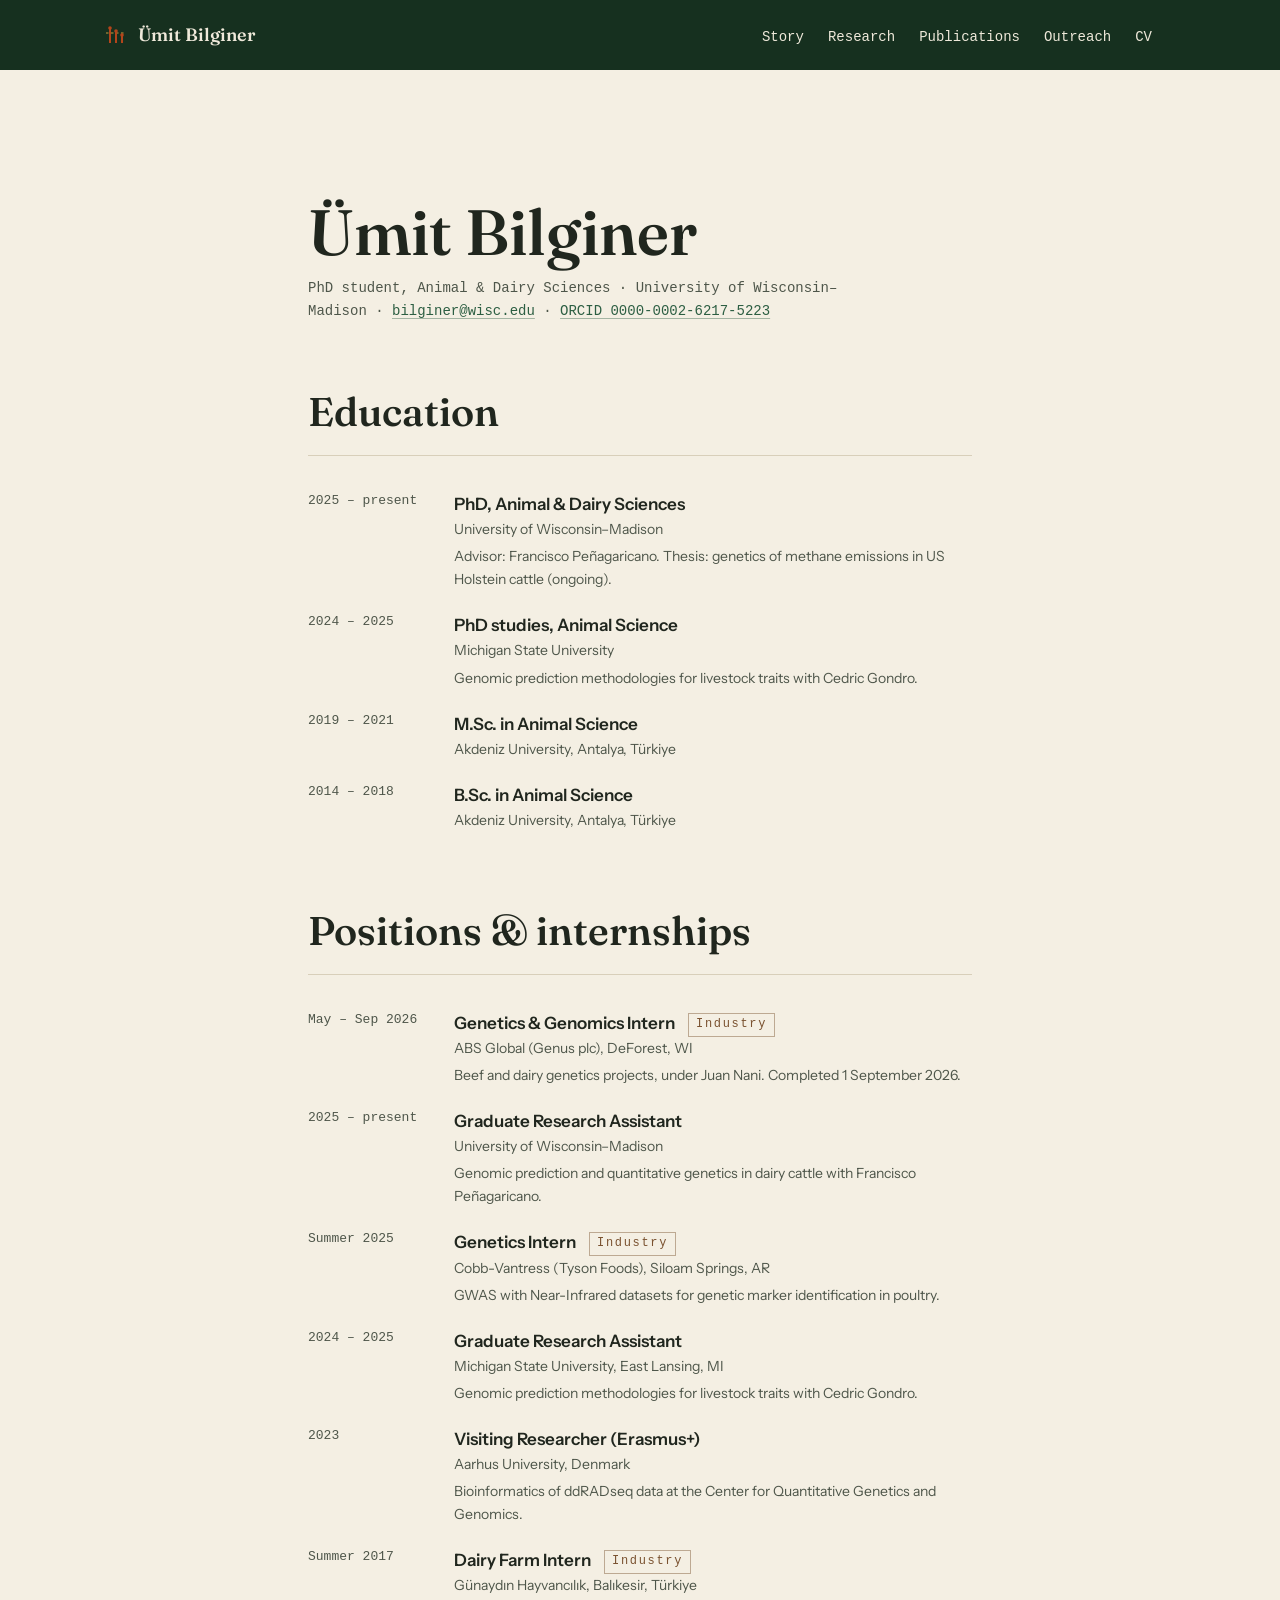
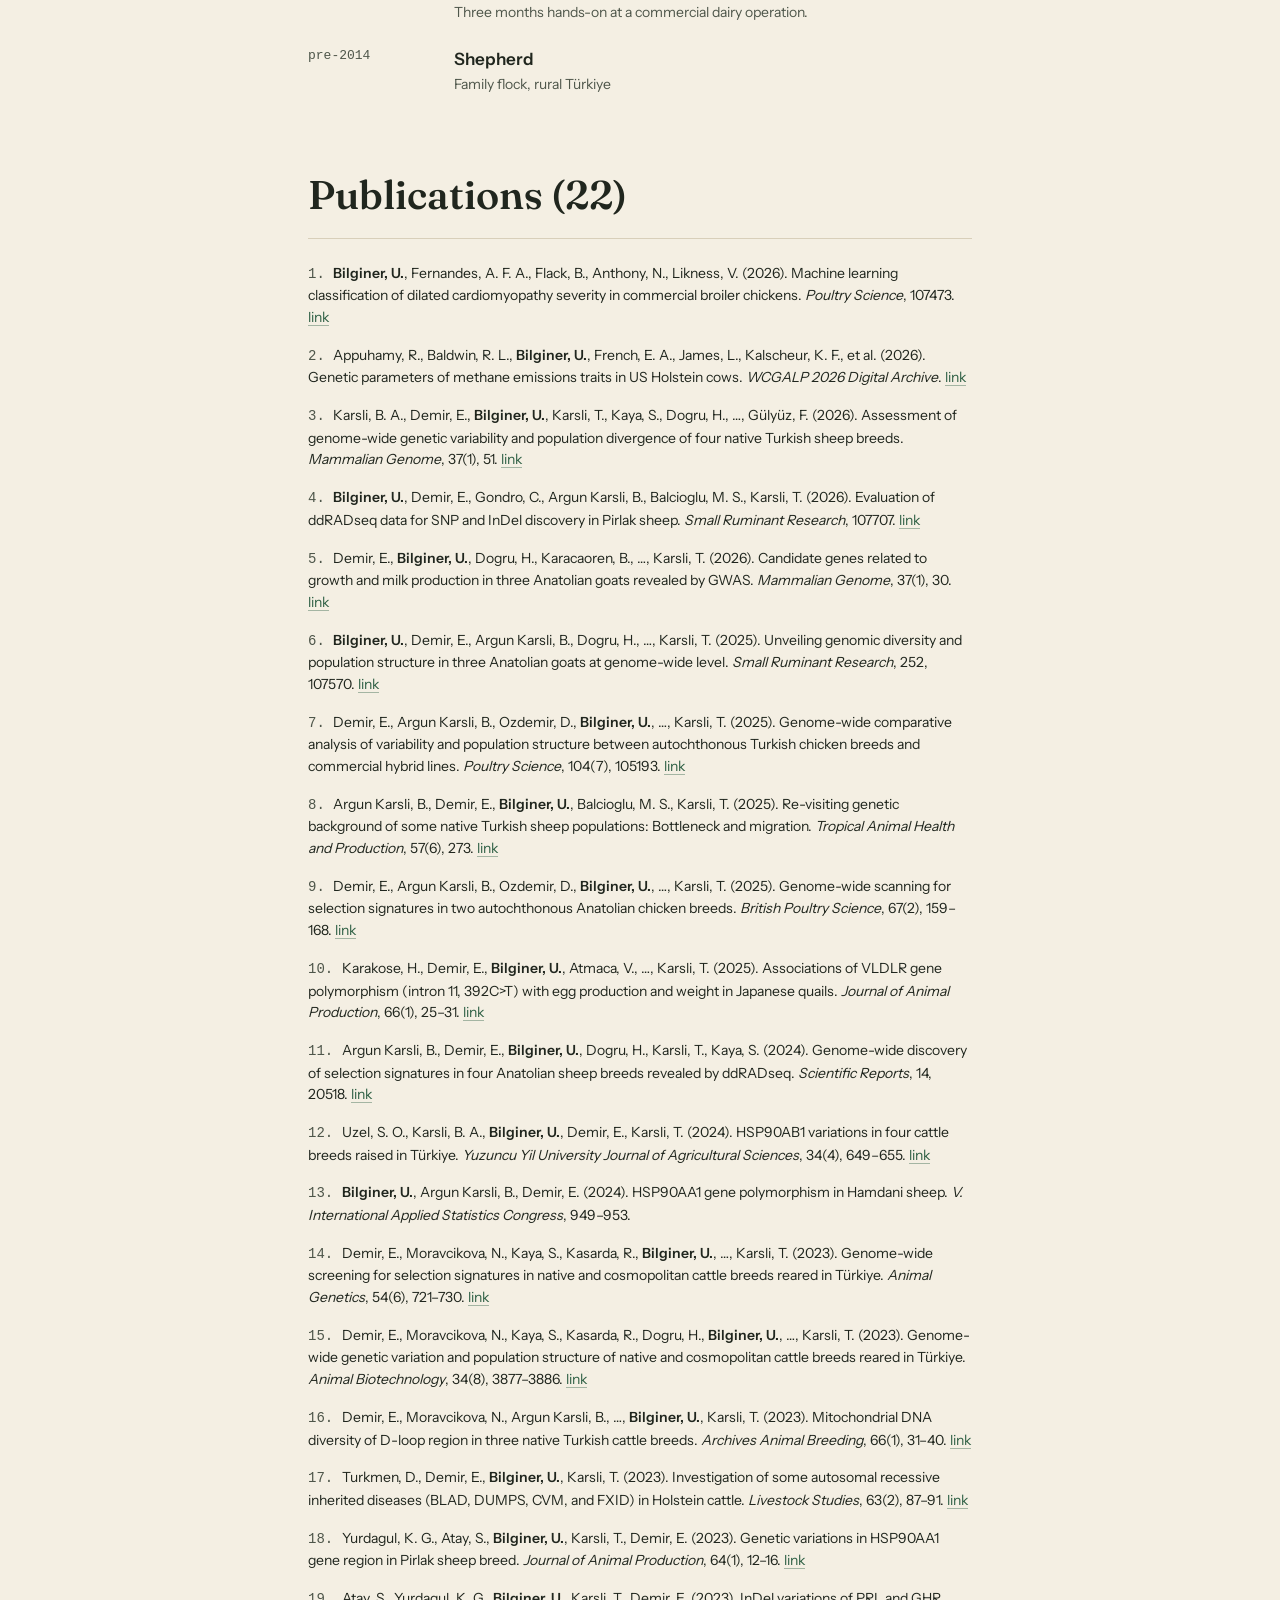
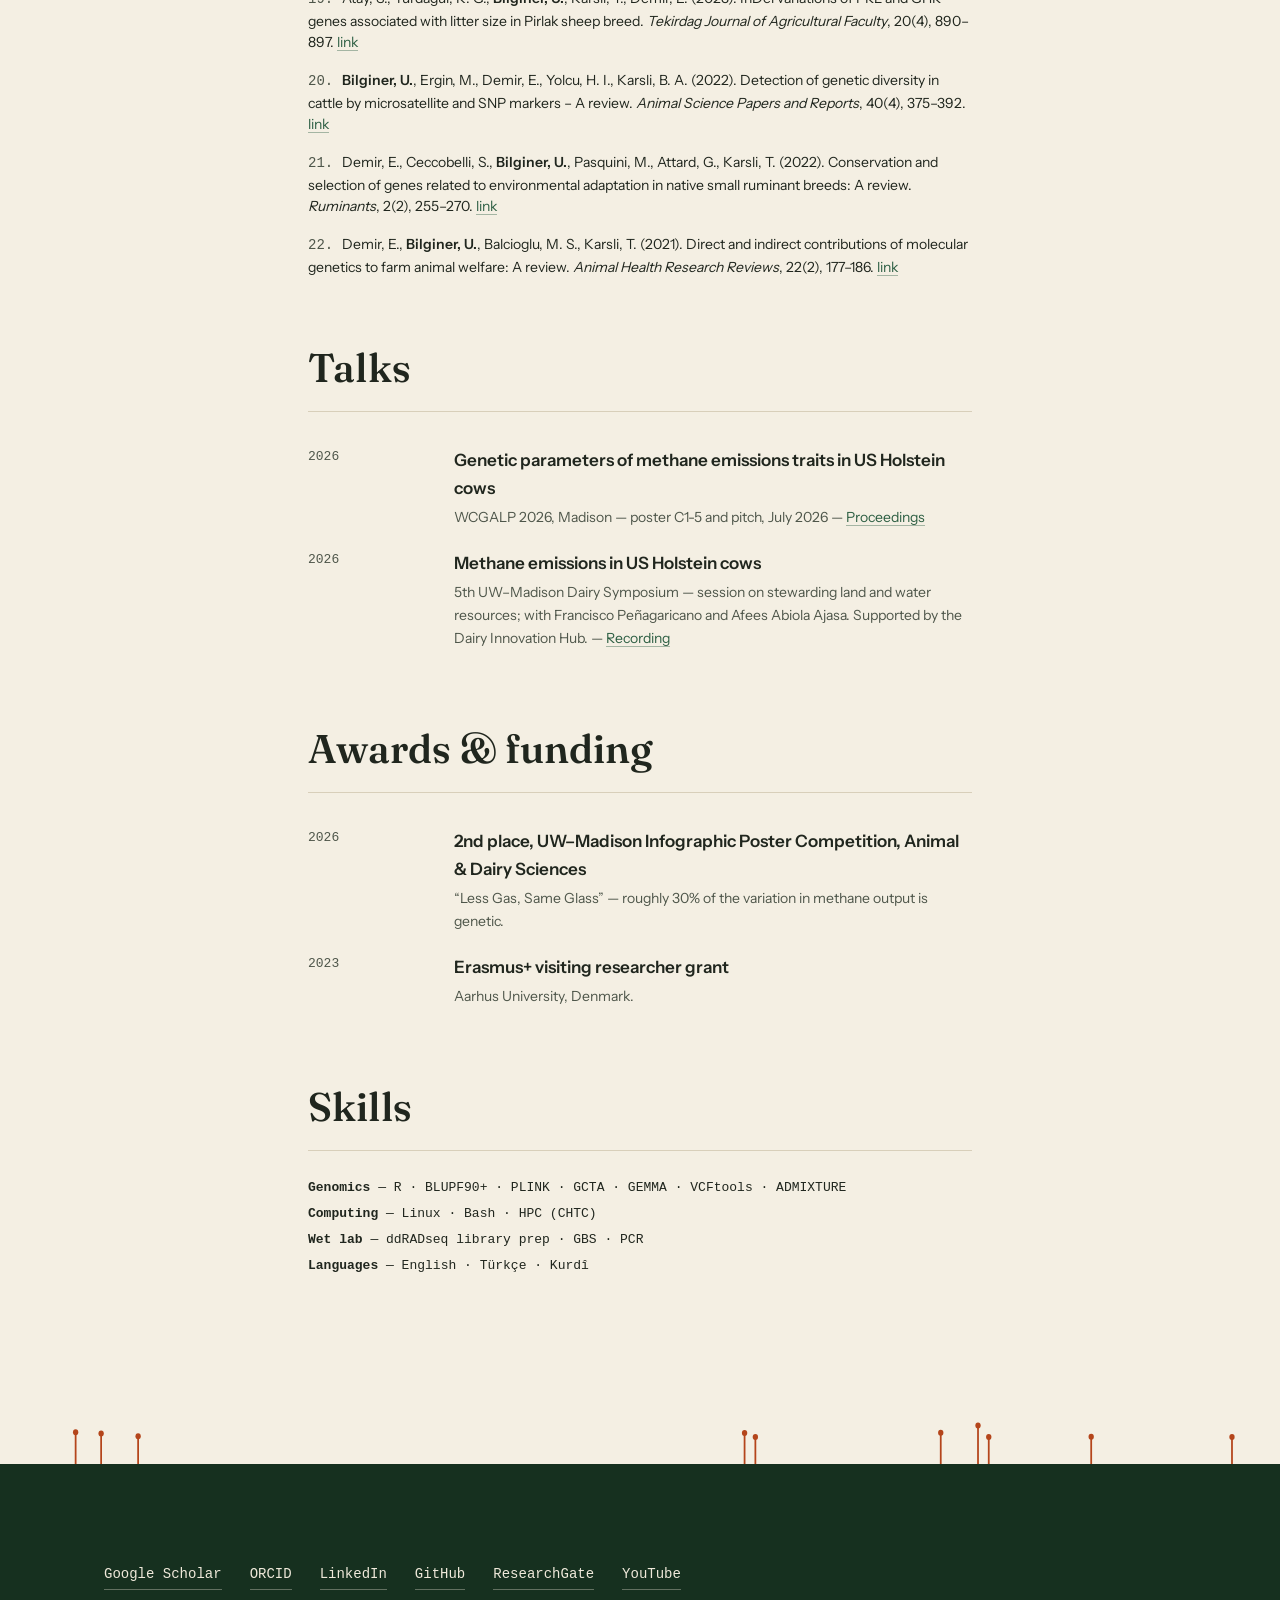
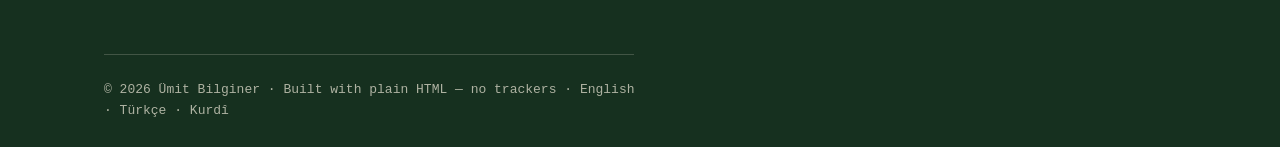
==== cv.html @ 90cd65e3 "feat(site): redesign 2026 — "The Field and the Genome" Full rewrite of the personal academic site pe" ====
<!DOCTYPE html>
<html lang="en">
<head>
  <meta charset="UTF-8">
  <meta name="viewport" content="width=device-width, initial-scale=1.0">
  <title>CV — Ümit Bilginer</title>
  <meta name="description" content="Curriculum vitae of Ümit Bilginer — PhD student in Animal & Dairy Sciences at UW–Madison. Education, positions, publications, talks, and awards.">
  <link rel="canonical" href="https://umitbilginer.github.io/cv.html">
  <meta name="robots" content="index,follow">
  <link rel="icon" type="image/svg+xml" href="favicon.svg">
  <link rel="preload" href="fonts/fraunces-roman-latin.woff2" as="font" type="font/woff2" crossorigin>
  <link rel="preload" href="fonts/instrument-latin.woff2" as="font" type="font/woff2" crossorigin>
  <link rel="stylesheet" href="css/style.css">
</head>
<body>
  <a class="skip-link" href="#main">Skip to content</a>

  <header class="site-header band">
    <nav class="nav" aria-label="Primary">
      <a class="nav-brand" href="index.html" aria-label="Ümit Bilginer — home">
        <svg viewBox="0 0 24 24" aria-hidden="true" focusable="false">
          <line x1="2" y1="10" x2="22" y2="10" stroke="#C99B3F" stroke-width="1.2" stroke-dasharray="2.5 2.5"/>
          <line x1="6" y1="20" x2="6" y2="5" stroke="#B4451B" stroke-width="2"/><circle cx="6" cy="5" r="1.8" fill="#B4451B"/>
          <line x1="12" y1="20" x2="12" y2="8" stroke="#B4451B" stroke-width="2"/><circle cx="12" cy="8" r="1.8" fill="#B4451B"/>
          <line x1="18" y1="20" x2="18" y2="12" stroke="#B4451B" stroke-width="2"/><circle cx="18" cy="12" r="1.8" fill="#B4451B"/>
        </svg>
        Ümit Bilginer
      </a>
      <button class="nav-toggle" aria-expanded="false" aria-controls="nav-menu" aria-label="Open menu">
        <svg viewBox="0 0 24 24" fill="none" stroke="currentColor" stroke-width="2" aria-hidden="true"><path d="M3 6h18M3 12h18M3 18h18"/></svg>
      </button>
      <ul class="nav-links" id="nav-menu">
        <li><a href="index.html#story">Story</a></li>
        <li><a href="index.html#research">Research</a></li>
        <li><a href="index.html#publications">Publications</a></li>
        <li><a href="index.html#outreach">Outreach</a></li>
        <li><a href="cv.html" aria-current="page">CV</a></li>
        <li><button class="nav-close" aria-label="Close menu">
          <svg viewBox="0 0 24 24" fill="none" stroke="currentColor" stroke-width="2" width="24" height="24" aria-hidden="true"><path d="M6 6l12 12M18 6L6 18"/></svg>
        </button></li>
      </ul>
    </nav>
  </header>

  <main class="cv-main" id="main">
    <h1>Ümit Bilginer</h1>
    <p class="cv-sub">PhD student, Animal &amp; Dairy Sciences · University of Wisconsin–Madison ·
      <a href="mailto:bilginer@wisc.edu">bilginer@wisc.edu</a> ·
      <a href="https://orcid.org/0000-0002-6217-5223">ORCID 0000-0002-6217-5223</a></p>

    <div id="cv-content">
      <noscript>
        <p style="margin-top:32px">This CV is rendered with JavaScript from the same data files as the rest of the site.
        With scripts off, the complete publication record is on
        <a href="https://scholar.google.com/citations?user=y5osRVUAAAAJ">Google Scholar</a>, and the professional history is on
        <a href="https://www.linkedin.com/in/%C3%BCmit-bilginer-a62706192/">LinkedIn</a>.</p>
      </noscript>
    </div>
  </main>

  <footer class="band footer-band">
    <div class="footer-skyline" data-skyline aria-hidden="true"></div>
    <div class="wrap footer-inner" style="padding-block:48px">
      <div class="footer-links">
        <a href="https://scholar.google.com/citations?user=y5osRVUAAAAJ">Google Scholar</a>
        <a href="https://orcid.org/0000-0002-6217-5223">ORCID</a>
        <a href="https://www.linkedin.com/in/%C3%BCmit-bilginer-a62706192/">LinkedIn</a>
        <a href="https://github.com/umitbilginer">GitHub</a>
        <a href="https://researchgate.net/profile/Umit-Bilginer">ResearchGate</a>
        <a href="https://www.youtube.com/@selectandsustain">YouTube</a>
      </div>
      <p class="footer-fine">© 2026 Ümit Bilginer · Built with plain HTML — no trackers · English · <span lang="tr">Türkçe</span> · <span lang="ku">Kurdî</span></p>
    </div>
  </footer>

  <script src="js/main.js"></script>
</body>
</html>
---- css/style.css ----
/* ============================================================
   umitbilginer.github.io — "The Field and the Genome"
   Rewritten from scratch per docs/redesign-spec.md
   ============================================================ */

/* ---------- Fonts (self-hosted, subset latin + Turkish ext) ---------- */
@font-face {
  font-family: 'Fraunces';
  font-style: normal;
  font-weight: 400 700;
  font-display: swap;
  src: url('../fonts/fraunces-roman-latin.woff2') format('woff2');
  unicode-range: U+0000-00FF, U+0131, U+0152-0153, U+02BB-02BC, U+02C6, U+02DA, U+02DC, U+2000-206F, U+20AC, U+2122, U+2191, U+2193, U+2212, U+2215, U+FEFF, U+FFFD;
}
@font-face {
  font-family: 'Fraunces';
  font-style: normal;
  font-weight: 400 700;
  font-display: swap;
  src: url('../fonts/fraunces-roman-ext.woff2') format('woff2');
  unicode-range: U+0100-0101, U+0106-0107, U+010C-010D, U+0119, U+011E-011F, U+0130, U+0141-0142, U+015A-015B, U+015E-015F, U+017B-017E;
}
@font-face {
  font-family: 'Fraunces';
  font-style: italic;
  font-weight: 400 500;
  font-display: swap;
  src: url('../fonts/fraunces-italic-latin.woff2') format('woff2');
  unicode-range: U+0000-00FF, U+0131, U+0152-0153, U+02BB-02BC, U+02C6, U+02DA, U+02DC, U+2000-206F, U+20AC, U+2122, U+2191, U+2193, U+2212, U+2215, U+FEFF, U+FFFD;
}
@font-face {
  font-family: 'Fraunces';
  font-style: italic;
  font-weight: 400 500;
  font-display: swap;
  src: url('../fonts/fraunces-italic-ext.woff2') format('woff2');
  unicode-range: U+0100-0101, U+0106-0107, U+010C-010D, U+0119, U+011E-011F, U+0130, U+0141-0142, U+015A-015B, U+015E-015F, U+017B-017E;
}
@font-face {
  font-family: 'Instrument Sans';
  font-style: normal;
  font-weight: 400 700;
  font-display: swap;
  src: url('../fonts/instrument-latin.woff2') format('woff2');
  unicode-range: U+0000-00FF, U+0131, U+0152-0153, U+02BB-02BC, U+02C6, U+02DA, U+02DC, U+2000-206F, U+20AC, U+2122, U+2191, U+2193, U+2212, U+2215, U+FEFF, U+FFFD;
}
@font-face {
  font-family: 'Instrument Sans';
  font-style: normal;
  font-weight: 400 700;
  font-display: swap;
  src: url('../fonts/instrument-ext.woff2') format('woff2');
  unicode-range: U+0100-0101, U+0106-0107, U+010C-010D, U+0119, U+011E-011F, U+0130, U+0141-0142, U+015A-015B, U+015E-015F, U+017B-017E;
}
@font-face {
  font-family: 'IBM Plex Mono';
  font-style: normal;
  font-weight: 400;
  font-display: swap;
  src: url('../fonts/plexmono-400-latin.woff2') format('woff2');
  unicode-range: U+0000-00FF, U+0131, U+0152-0153, U+02BB-02BC, U+02C6, U+02DA, U+02DC, U+2000-206F, U+20AC, U+2122, U+2191, U+2193, U+2212, U+2215, U+FEFF, U+FFFD;
}
@font-face {
  font-family: 'IBM Plex Mono';
  font-style: normal;
  font-weight: 400;
  font-display: swap;
  src: url('../fonts/plexmono-400-ext.woff2') format('woff2');
  unicode-range: U+0100-0101, U+0106-0107, U+010C-010D, U+0119, U+011E-011F, U+0130, U+0141-0142, U+015A-015B, U+015E-015F, U+017B-017E;
}
@font-face {
  font-family: 'IBM Plex Mono';
  font-style: normal;
  font-weight: 500;
  font-display: swap;
  src: url('../fonts/plexmono-500-latin.woff2') format('woff2');
  unicode-range: U+0000-00FF, U+0131, U+0152-0153, U+02BB-02BC, U+02C6, U+02DA, U+02DC, U+2000-206F, U+20AC, U+2122, U+2191, U+2193, U+2212, U+2215, U+FEFF, U+FFFD;
}
@font-face {
  font-family: 'IBM Plex Mono';
  font-style: normal;
  font-weight: 500;
  font-display: swap;
  src: url('../fonts/plexmono-500-ext.woff2') format('woff2');
  unicode-range: U+0100-0101, U+0106-0107, U+010C-010D, U+0119, U+011E-011F, U+0130, U+0141-0142, U+015A-015B, U+015E-015F, U+017B-017E;
}

/* ---------- Tokens ---------- */
:root {
  color-scheme: only light;
  --paper: #F4EFE3;
  --paper-raised: #FBF8F0;
  --paper-sunken: #EAE3D2;
  --ink: #20261E;
  --ink-soft: #4E564A;
  --pine: #2C5E42;
  --pine-deep: #16301F;
  --pine-band-text: #EFE9DA;
  --soil: #7A5230;
  --rust: #B4451B;
  --rust-text: #9A3A16;
  --ochre: #C99B3F;
  --line: #D8CFBA;
  --focus: #2C5E42;

  --font-display: 'Fraunces', Georgia, serif;
  --font-text: 'Instrument Sans', system-ui, sans-serif;
  --font-mono: 'IBM Plex Mono', ui-monospace, monospace;

  --t-hero: clamp(3.4rem, 11vw, 8.5rem);
  --t-h1: clamp(2.4rem, 5.5vw, 4rem);
  --t-h2: clamp(1.7rem, 3.5vw, 2.5rem);
  --t-h3: 1.25rem;
  --t-lead: clamp(1.125rem, 1.8vw, 1.375rem);
  --t-body: 1.0625rem;
  --t-small: 0.875rem;
  --t-mono: 0.8125rem;
  --t-label: 0.75rem;

  --pad-page: clamp(20px, 5vw, 64px);
  --pad-section: clamp(64px, 10vw, 128px);
  --maxw: 1200px;
}

/* ---------- Reset & base ---------- */
*, *::before, *::after { box-sizing: border-box; margin: 0; padding: 0; }
body {
  background: var(--paper);
  color: var(--ink);
  font-family: var(--font-text);
  font-size: var(--t-body);
  line-height: 1.65;
  -webkit-font-smoothing: antialiased;
  overflow-x: hidden;
}
img, svg, video { max-width: 100%; height: auto; display: block; }
a { color: var(--pine); text-decoration-color: color-mix(in srgb, var(--pine) 40%, transparent); text-underline-offset: 3px; }
a:hover { text-decoration-color: var(--pine); }
button { font: inherit; cursor: pointer; background: none; border: none; color: inherit; }
:focus-visible { outline: 2px solid var(--focus); outline-offset: 2px; }
.band :focus-visible { outline-color: var(--pine-band-text); }
[id] { scroll-margin-top: 80px; }
::selection { background: var(--pine); color: var(--pine-band-text); }

h1, h2, h3 { text-wrap: balance; }
p { max-width: 68ch; }

.mono { font-family: var(--font-mono); font-size: var(--t-mono); letter-spacing: 0.02em; }
.label {
  font-family: var(--font-mono); font-size: var(--t-label); font-weight: 500;
  text-transform: uppercase; letter-spacing: 0.14em;
}

/* Skip link */
.skip-link {
  position: absolute; left: 16px; top: -60px; z-index: 100;
  background: var(--pine-deep); color: var(--pine-band-text);
  padding: 10px 18px; font-family: var(--font-mono); font-size: var(--t-small);
  transition: top 120ms;
}
.skip-link:focus { top: 12px; }

/* ---------- Container / grid ---------- */
.wrap { max-width: var(--maxw); margin-inline: auto; padding-inline: var(--pad-page); }
.section { padding-block: var(--pad-section); }

/* Section kicker */
.kicker {
  font-family: var(--font-mono); font-size: var(--t-label); font-weight: 500;
  text-transform: uppercase; letter-spacing: 0.14em; color: var(--pine);
  display: block; margin-bottom: 16px;
}
.band .kicker { color: var(--ochre); }
h2.section-h {
  font-family: var(--font-display);
  font-size: var(--t-h2); font-weight: 560; line-height: 1.15;
  font-variation-settings: 'opsz' 60;
  margin-bottom: 32px;
}

/* ---------- Nav ---------- */
.site-header { background: var(--pine-deep); }
.nav {
  max-width: var(--maxw); margin-inline: auto; padding: 20px var(--pad-page);
  display: flex; align-items: center; justify-content: space-between; gap: 16px;
}
.nav-brand {
  display: flex; align-items: center; gap: 10px;
  color: var(--pine-band-text); text-decoration: none;
  font-family: var(--font-display); font-weight: 560; font-size: 1.125rem;
}
.nav-brand svg { width: 24px; height: 24px; flex: none; }
.nav-links { display: flex; gap: 24px; align-items: center; list-style: none; }
.nav-links a {
  color: var(--pine-band-text); text-decoration: none;
  font-family: var(--font-mono); font-size: var(--t-small);
  position: relative; padding-block: 4px;
}
.nav-links a::after {
  content: ''; position: absolute; left: 0; bottom: 0; height: 2px; width: 100%;
  background: var(--ochre); transform: scaleX(0); transform-origin: left;
}
.nav-links a:hover::after { transform: scaleX(1); }
.nav-toggle { display: none; color: var(--pine-band-text); padding: 8px; }
.nav-toggle svg { width: 24px; height: 24px; }

@media (max-width: 767px) {
  .nav-toggle { display: block; }
  .nav-links {
    display: none;
    position: fixed; inset: 0; z-index: 50;
    background: var(--paper); color: var(--ink);
    flex-direction: column; justify-content: center; gap: 32px;
  }
  .nav-links.open { display: flex; }
  .nav-links.open a { color: var(--ink); font-size: 1.25rem; }
  .nav-close { position: absolute; top: 20px; right: 20px; padding: 8px; color: var(--ink); display: block; }
  body.nav-open { overflow: hidden; }
}
.nav-close { display: none; }
@media (max-width: 767px) { .nav-links.open .nav-close { display: block; } }

/* ---------- Hero band ---------- */
.band { background: var(--pine-deep); color: var(--pine-band-text); }
.band a { color: var(--pine-band-text); }
.hero { display: flex; flex-direction: column; min-height: 92vh; }
.hero-inner { flex: 1; display: flex; flex-direction: column; justify-content: center; padding-block: clamp(40px, 6vw, 80px) 24px; }
.hero-kicker { color: var(--ochre); margin-bottom: 24px; }
.hero-title {
  font-family: var(--font-display);
  font-size: var(--t-hero); font-weight: 600; line-height: 0.95;
  letter-spacing: -0.015em;
  font-variation-settings: 'opsz' 144, 'WONK' 1;
  max-width: 14ch;
}
.hero-title .accent { color: var(--ochre); }
.hero-lede {
  margin-top: 32px; max-width: 52ch;
  font-size: var(--t-lead); line-height: 1.55;
  color: color-mix(in srgb, var(--pine-band-text) 88%, var(--pine-deep));
}
.hero-cta { margin-top: 40px; display: flex; gap: 16px; flex-wrap: wrap; }
.btn {
  display: inline-block; padding: 12px 24px;
  font-family: var(--font-mono); font-size: var(--t-small);
  text-decoration: none; border: 1px solid var(--pine-band-text);
}
.btn-solid { background: var(--paper); color: var(--pine-deep) !important; border-color: var(--paper); }
.btn-solid:hover { background: var(--pine-band-text); }
.btn-ghost:hover { background: color-mix(in srgb, var(--pine-band-text) 12%, transparent); }

/* Signal map */
.signal-map { width: 100%; margin-top: auto; }
.signal-map svg { width: 100%; height: auto; display: block; }
.signal-map .stem { stroke: var(--rust); stroke-width: 2; }
.signal-map .cap { fill: var(--rust); }
.signal-map .threshold { stroke: var(--ochre); stroke-width: 1.5; stroke-dasharray: 6 6; }
.signal-map .baseline { stroke: color-mix(in srgb, var(--pine-band-text) 45%, transparent); stroke-width: 1; }
.signal-map .horizon { stroke: var(--paper); stroke-width: 3; }
.signal-map .chr-tick { stroke: color-mix(in srgb, var(--pine-band-text) 45%, transparent); stroke-width: 1; }
.signal-map .chr-label { fill: color-mix(in srgb, var(--pine-band-text) 75%, transparent); font-family: var(--font-mono); font-size: 11px; }
.signal-map .gene-label { fill: var(--pine-band-text); font-family: var(--font-mono); font-size: 11.5px; letter-spacing: 0.02em; }
.signal-map .leader { stroke: color-mix(in srgb, var(--pine-band-text) 40%, transparent); stroke-width: 0.75; }
@media (max-width: 767px) {
  .signal-map .chr-label.alt { display: none; }
  .signal-map .gene-label, .signal-map .leader { display: none; }
  .hero { min-height: auto; }
}
/* After the entrance has run once, re-renders (resize) skip the animation */
.signal-map.settled .stem { animation: none; transform: none; }
.signal-map.settled .cap, .signal-map.settled .gene-label, .signal-map.settled .leader { animation: none; opacity: 1; }
.signal-caption {
  background: var(--paper); color: var(--ink-soft);
  font-family: var(--font-mono); font-size: var(--t-mono);
  padding: 12px var(--pad-page) 0;
  max-width: var(--maxw); margin-inline: auto; width: 100%;
}
.signal-caption a { color: var(--pine); }

/* SNP divider band */
.snp-divider { height: 24px; overflow: hidden; }
.snp-divider svg { width: 100%; height: 24px; display: block; }
.snp-divider line { stroke: var(--rust); stroke-width: 2; opacity: 0.55; }
.snp-divider .base { stroke: var(--line); stroke-width: 1; opacity: 1; }

/* ---------- Proof strip ---------- */
.proof { border-bottom: 1px solid var(--line); }
.proof-row {
  display: grid; grid-template-columns: repeat(4, 1fr) auto;
  gap: 24px; align-items: center; padding-block: 32px;
}
.proof-cell { border-left: 1px solid var(--line); padding-left: 24px; }
.proof-cell:first-child { border-left: none; padding-left: 0; }
.proof-num {
  font-family: var(--font-display); font-weight: 600; font-size: 2.25rem; line-height: 1;
  font-variation-settings: 'opsz' 40;
  display: block;
}
.proof-cap { font-family: var(--font-mono); font-size: var(--t-mono); color: var(--ink-soft); display: block; margin-top: 6px; }
.proof-scholar { font-family: var(--font-mono); font-size: var(--t-small); white-space: nowrap; }
@media (max-width: 1023px) {
  .proof-row { grid-template-columns: repeat(2, 1fr); }
  .proof-cell:nth-child(3) { border-left: none; padding-left: 0; }
  .proof-scholar { grid-column: 1 / -1; }
}

/* ---------- Story ---------- */
.story-grid { display: grid; grid-template-columns: 7fr 4fr; gap: clamp(32px, 5vw, 80px); align-items: start; }
.story-lead {
  font-family: var(--font-display); font-style: italic; font-weight: 430;
  font-size: var(--t-lead); line-height: 1.55;
  border-left: 3px solid var(--soil); padding-left: 24px;
  margin-bottom: 32px; max-width: 58ch;
}
.story-text p + p { margin-top: 20px; }
.story-photo figure { background: var(--paper-sunken); padding: 12px; }
.story-photo img { border: 2px solid var(--line); width: 100%; }
.story-photo figcaption { font-family: var(--font-mono); font-size: var(--t-mono); color: var(--ink-soft); margin-top: 10px; }
.story-marginalia { font-family: var(--font-mono); font-size: var(--t-mono); color: var(--ink-soft); margin-top: 20px; line-height: 1.7; }
@media (max-width: 767px) { .story-grid { grid-template-columns: 1fr; } .story-photo { max-width: 400px; } }

/* ---------- Research ledger ---------- */
.research-ledger { border-top: 1px solid var(--line); }
.research-row {
  display: grid; grid-template-columns: 64px 1fr auto; gap: 24px; align-items: baseline;
  padding-block: 28px; border-bottom: 1px solid var(--line);
  text-decoration: none; color: inherit;
}
.research-row:hover { background: var(--paper-raised); }
.research-num { font-family: var(--font-mono); font-size: var(--t-small); font-weight: 500; color: var(--soil); }
.research-title { font-family: var(--font-display); font-size: var(--t-h3); font-weight: 600; font-variation-settings: 'opsz' 24; color: var(--ink); }
.research-desc { color: var(--ink-soft); font-size: var(--t-small); margin-top: 6px; max-width: 60ch; }
.research-tags { font-family: var(--font-mono); font-size: var(--t-mono); color: var(--ink-soft); text-align: right; white-space: nowrap; }
@media (max-width: 767px) {
  .research-row { grid-template-columns: 44px 1fr; }
  .research-tags { grid-column: 2; text-align: left; margin-top: 4px; }
}

/* ---------- Publications ledger ---------- */
.pubs-head { display: flex; justify-content: space-between; align-items: baseline; gap: 16px; flex-wrap: wrap; }
.pubs-meta { font-family: var(--font-mono); font-size: var(--t-mono); color: var(--ink-soft); }
.pub-filters { display: flex; flex-wrap: wrap; gap: 8px; margin-block: 28px; }
.pub-filter {
  font-family: var(--font-mono); font-size: var(--t-mono);
  padding: 6px 14px; border: 1px solid var(--line); background: var(--paper-raised);
  color: var(--ink-soft); border-radius: 999px;
}
.pub-filter:hover { border-color: var(--pine); color: var(--pine); }
.pub-filter[aria-pressed="true"] { background: var(--pine); border-color: var(--pine); color: var(--pine-band-text); }

.pub-ledger { border-top: 1px solid var(--line); }
.pub-row {
  display: grid; grid-template-columns: 88px 1fr 72px; gap: 20px;
  padding-block: 22px; border-bottom: 1px solid var(--line);
}
.pub-row:hover { background: var(--paper-raised); }
.pub-row:hover .pub-arrow { color: var(--rust-text); }
.pub-rail { text-align: left; }
.pub-year { font-family: var(--font-display); font-weight: 560; font-size: 1.25rem; font-variation-settings: 'opsz' 24; }
.pub-first {
  display: inline-block; margin-top: 6px;
  font-family: var(--font-mono); font-size: var(--t-label); font-weight: 500;
  color: var(--rust-text); border: 1px solid color-mix(in srgb, var(--rust) 45%, transparent);
  padding: 1px 7px; border-radius: 3px;
}
.pub-title-link { font-weight: 600; color: var(--ink); text-decoration: none; font-size: var(--t-body); line-height: 1.4; }
.pub-title-link:hover { text-decoration: underline; text-decoration-color: var(--pine); text-underline-offset: 3px; }
.pub-authors { font-size: var(--t-small); color: var(--ink-soft); margin-top: 6px; }
.pub-authors .self { font-weight: 600; color: var(--ink); }
.pub-venue { font-size: var(--t-small); margin-top: 4px; color: var(--ink-soft); }
.pub-venue em { font-style: italic; }
.pub-cites { font-family: var(--font-mono); font-size: var(--t-mono); color: var(--ink-soft); }
.pub-side { display: flex; flex-direction: column; align-items: flex-end; gap: 8px; }
.pub-glyph { width: 20px; height: 20px; color: var(--ink-soft); }
.pub-glyph svg { width: 20px; height: 20px; stroke: currentColor; fill: none; stroke-width: 1.5; }
.pub-arrow { font-size: 1rem; color: var(--ink-soft); text-decoration: none; }
.pub-empty { font-family: var(--font-mono); font-size: var(--t-mono); color: var(--ink-soft); padding-block: 40px; }
.pubs-foot { display: flex; justify-content: center; gap: 24px; margin-top: 32px; }
.pub-toggle {
  font-family: var(--font-mono); font-size: var(--t-small);
  border: 1px solid var(--line); padding: 10px 22px; color: var(--pine);
}
.pub-toggle:hover { border-color: var(--pine); }
@media (max-width: 767px) {
  .pub-row { grid-template-columns: 1fr; gap: 6px; }
  .pub-rail { display: flex; gap: 10px; align-items: center; }
  .pub-side { flex-direction: row; align-items: center; position: static; }
  .pub-glyph { display: none; }
}

/* ---------- Journey timeline ---------- */
.timeline { position: relative; padding-left: 0; list-style: none; }
.tl-item { display: grid; grid-template-columns: 110px 24px 1fr; gap: 0 16px; }
.tl-date { font-family: var(--font-mono); font-size: var(--t-mono); color: var(--ink-soft); padding-top: 4px; text-align: right; }
.tl-spine { position: relative; }
.tl-spine::before { content: ''; position: absolute; left: 11px; top: 0; bottom: 0; width: 2px; background: var(--soil); }
.tl-item:first-child .tl-spine::before { top: 8px; }
.tl-item:last-child .tl-spine::before { bottom: auto; height: 12px; }
.tl-marker {
  position: absolute; left: 5px; top: 6px; width: 14px; height: 14px;
  background: var(--paper); border: 2px solid var(--soil); border-radius: 50%;
}
.tl-item.industry .tl-marker { border-radius: 0; background: var(--soil); }
.tl-body { padding-bottom: 40px; }
.tl-title { font-family: var(--font-display); font-size: var(--t-h3); font-weight: 600; font-variation-settings: 'opsz' 24; }
.tl-org { font-size: var(--t-small); color: var(--ink-soft); margin-top: 2px; }
.tl-note { font-size: var(--t-small); color: var(--ink-soft); margin-top: 6px; max-width: 56ch; }
.tl-tag {
  display: inline-block; margin-left: 10px; vertical-align: 2px;
  font-family: var(--font-mono); font-size: var(--t-label); font-weight: 500;
  letter-spacing: 0.14em; color: var(--soil);
  border: 1px solid color-mix(in srgb, var(--soil) 45%, transparent); padding: 1px 7px;
}
.tl-item.root .tl-title { font-style: italic; font-weight: 430; }
@media (max-width: 767px) {
  .tl-item { grid-template-columns: 24px 1fr; }
  .tl-date { grid-column: 2; text-align: left; padding-top: 0; margin-bottom: 2px; order: -1; }
  .tl-item { grid-template-areas: "spine date" "spine body"; grid-template-columns: 24px 1fr; }
  .tl-spine { grid-area: spine; }
  .tl-date { grid-area: date; }
  .tl-body { grid-area: body; }
}

/* ---------- Recognition (folded into Journey) ---------- */
.recognition { margin-top: 64px; display: grid; grid-template-columns: 1fr 1fr; gap: clamp(32px, 5vw, 64px); }
.recognition h3 { font-family: var(--font-mono); font-size: var(--t-label); font-weight: 500; text-transform: uppercase; letter-spacing: 0.14em; color: var(--pine); border-bottom: 1px solid var(--line); padding-bottom: 10px; margin-bottom: 20px; }
.recognition ul { list-style: none; }
.recognition li + li { margin-top: 20px; }
.recognition .item-title { font-weight: 600; }
.recognition .item-note { font-size: var(--t-small); color: var(--ink-soft); margin-top: 4px; }
.recognition .item-links { font-family: var(--font-mono); font-size: var(--t-mono); margin-top: 6px; }
@media (max-width: 767px) { .recognition { grid-template-columns: 1fr; } }

/* ---------- Video facades ---------- */
.facade {
  position: relative; display: block; width: 100%; border: none; padding: 0;
  background: var(--paper-sunken); overflow: hidden; cursor: pointer;
}
.facade img { width: 100%; height: 100%; object-fit: cover; opacity: 0.92; }
.facade::after {
  content: ''; position: absolute; inset: 0; margin: auto;
  width: 0; height: 0; border-left: 26px solid var(--pine);
  border-top: 16px solid transparent; border-bottom: 16px solid transparent;
  filter: drop-shadow(0 0 6px rgba(244,239,227,0.9));
}
.facade:hover::after { border-left-color: var(--pine-deep); }
.facade-16x9 { aspect-ratio: 16 / 9; }
.facade-9x16 { aspect-ratio: 9 / 16; }
.facade iframe, .video-slot iframe { position: absolute; inset: 0; width: 100%; height: 100%; border: 0; }
.video-slot { position: relative; }
.video-slot.playing .facade { display: none; }
.video-label { font-family: var(--font-mono); font-size: var(--t-mono); color: var(--ink-soft); margin-top: 8px; }

.talk-video { max-width: 560px; margin-top: 16px; }

/* ---------- Outreach ---------- */
.outreach-head { display: flex; align-items: center; gap: 16px; margin-bottom: 24px; }
.outreach-head img { width: 56px; height: 56px; border: 1px solid var(--line); }
.outreach-frame p { margin-bottom: 32px; }
.outreach-grid { display: grid; grid-template-columns: minmax(220px, 300px) repeat(4, 1fr); gap: 20px; align-items: start; }
.outreach-grid .featured { grid-row: span 1; }
.outreach-stats { font-family: var(--font-mono); font-size: var(--t-mono); color: var(--ink-soft); margin-top: 32px; }
@media (max-width: 1023px) { .outreach-grid { grid-template-columns: repeat(3, 1fr); } .outreach-grid .featured { grid-column: span 1; } }
@media (max-width: 767px) { .outreach-grid { grid-template-columns: repeat(2, 1fr); } }

/* ---------- Toolbox ---------- */
.toolbox-lines { font-family: var(--font-mono); font-size: var(--t-mono); line-height: 2.2; color: var(--ink); }
.toolbox-lines .cat { color: var(--pine); font-weight: 500; }

/* ---------- Contact / footer band ---------- */
.footer-band { position: relative; }
.footer-skyline { display: block; width: 100%; height: 60px; background: var(--paper); }
.footer-skyline svg { width: 100%; height: 60px; display: block; }
.footer-skyline .stem { stroke: var(--rust); stroke-width: 2; }
.footer-skyline .cap { fill: var(--rust); }
.footer-skyline .base { stroke: var(--pine-deep); stroke-width: 3; }
.footer-inner { padding-block: var(--pad-section) 48px; }
.footer-h {
  font-family: var(--font-display); font-size: var(--t-h2); font-weight: 560;
  font-variation-settings: 'opsz' 60; line-height: 1.15; max-width: 24ch;
}
.footer-email {
  display: inline-block; margin-top: 32px;
  font-family: var(--font-display); font-size: var(--t-h2); font-weight: 560;
  font-variation-settings: 'opsz' 60;
  color: var(--pine-band-text); text-decoration: underline;
  text-decoration-thickness: 2px; text-underline-offset: 6px;
  text-decoration-color: var(--ochre);
}
.footer-email:hover { text-decoration-color: var(--pine-band-text); }
.footer-links { margin-top: 48px; display: flex; flex-wrap: wrap; gap: 12px 28px; font-family: var(--font-mono); font-size: var(--t-small); }
.footer-links a { color: var(--pine-band-text); text-decoration: none; border-bottom: 1px solid color-mix(in srgb, var(--pine-band-text) 35%, transparent); padding-bottom: 2px; }
.footer-links a:hover { border-bottom-color: var(--ochre); }
.footer-fine {
  margin-top: 64px; padding-top: 24px;
  border-top: 1px solid color-mix(in srgb, var(--pine-band-text) 20%, transparent);
  font-family: var(--font-mono); font-size: var(--t-mono);
  color: color-mix(in srgb, var(--pine-band-text) 70%, transparent);
}

/* ---------- CV page ---------- */
.cv-main { max-width: 72ch; margin-inline: auto; padding: var(--pad-section) var(--pad-page); }
.cv-main h1 { font-family: var(--font-display); font-size: var(--t-h1); font-weight: 580; line-height: 1.05; }
.cv-sub { font-family: var(--font-mono); font-size: var(--t-small); color: var(--ink-soft); margin-top: 12px; }
.cv-section { margin-top: 56px; }
.cv-section h2 { font-family: var(--font-display); font-size: var(--t-h2); font-weight: 560; font-variation-settings: 'opsz' 40; border-bottom: 1px solid var(--line); padding-bottom: 10px; margin-bottom: 24px; }
.cv-entry { display: grid; grid-template-columns: 130px 1fr; gap: 16px; padding-block: 10px; }
.cv-entry .when { font-family: var(--font-mono); font-size: var(--t-mono); color: var(--ink-soft); }
.cv-entry .what strong { font-weight: 600; }
.cv-entry .org { font-size: var(--t-small); color: var(--ink-soft); }
.cv-entry .note { font-size: var(--t-small); color: var(--ink-soft); margin-top: 4px; }
.cv-pubs li { margin-bottom: 16px; font-size: var(--t-small); line-height: 1.55; }
.cv-pubs { padding-left: 0; list-style: none; counter-reset: pub; }
.cv-pubs li::before { counter-increment: pub; content: counter(pub) ". "; font-family: var(--font-mono); color: var(--ink-soft); }
.cv-pubs .self { font-weight: 600; }
.cv-skill-line { font-family: var(--font-mono); font-size: var(--t-mono); line-height: 2; }
@media (max-width: 600px) { .cv-entry { grid-template-columns: 1fr; gap: 2px; } }

@media print {
  .site-header, .footer-band, .skip-link { display: none; }
  body { background: #fff; color: #000; font-size: 11pt; }
  a { color: #000; }
  a[href^="http"]::after { content: " (" attr(href) ")"; font-size: 8pt; color: #444; word-break: break-all; }
  .cv-main { padding: 0; max-width: none; }
}

/* ---------- Motion (only when the user allows it) ---------- */
@media (prefers-reduced-motion: no-preference) {
  html { scroll-behavior: smooth; }

  .nav-links a::after { transition: transform 150ms ease-out; }
  .footer-links a, .pub-filter, .pub-row, .research-row { transition: background-color 150ms, border-color 150ms, color 150ms; }

  /* Hero stems draw upward once on load */
  .signal-map .stem {
    transform-origin: bottom;
    transform: scaleY(0);
    animation: stem-up 420ms cubic-bezier(0.16, 1, 0.3, 1) forwards;
    animation-delay: calc(var(--i, 0) * 55ms + 220ms);
  }
  .signal-map .cap, .signal-map .gene-label, .signal-map .leader {
    opacity: 0;
    animation: fade-in 300ms ease-out forwards;
    animation-delay: calc(var(--i, 0) * 55ms + 520ms);
  }
  @keyframes stem-up { to { transform: scaleY(1); } }
  @keyframes fade-in { to { opacity: 1; } }
  .signal-map .gene-label { animation-name: fade-in-label; }
  @keyframes fade-in-label { to { opacity: 1; } }

  /* Section headings: one translate-up + fade on first intersection.
     Scoped to html.js so nothing is ever hidden without JavaScript. */
  html.js .reveal { opacity: 0; transform: translateY(24px); }
  html.js .reveal.in { opacity: 1; transform: none; transition: opacity 500ms cubic-bezier(0.16,1,0.3,1), transform 500ms cubic-bezier(0.16,1,0.3,1); }
}

@media (max-width: 479px) {
  .proof-num { font-size: 1.75rem; }
  .hero-cta .btn { width: 100%; text-align: center; }
}
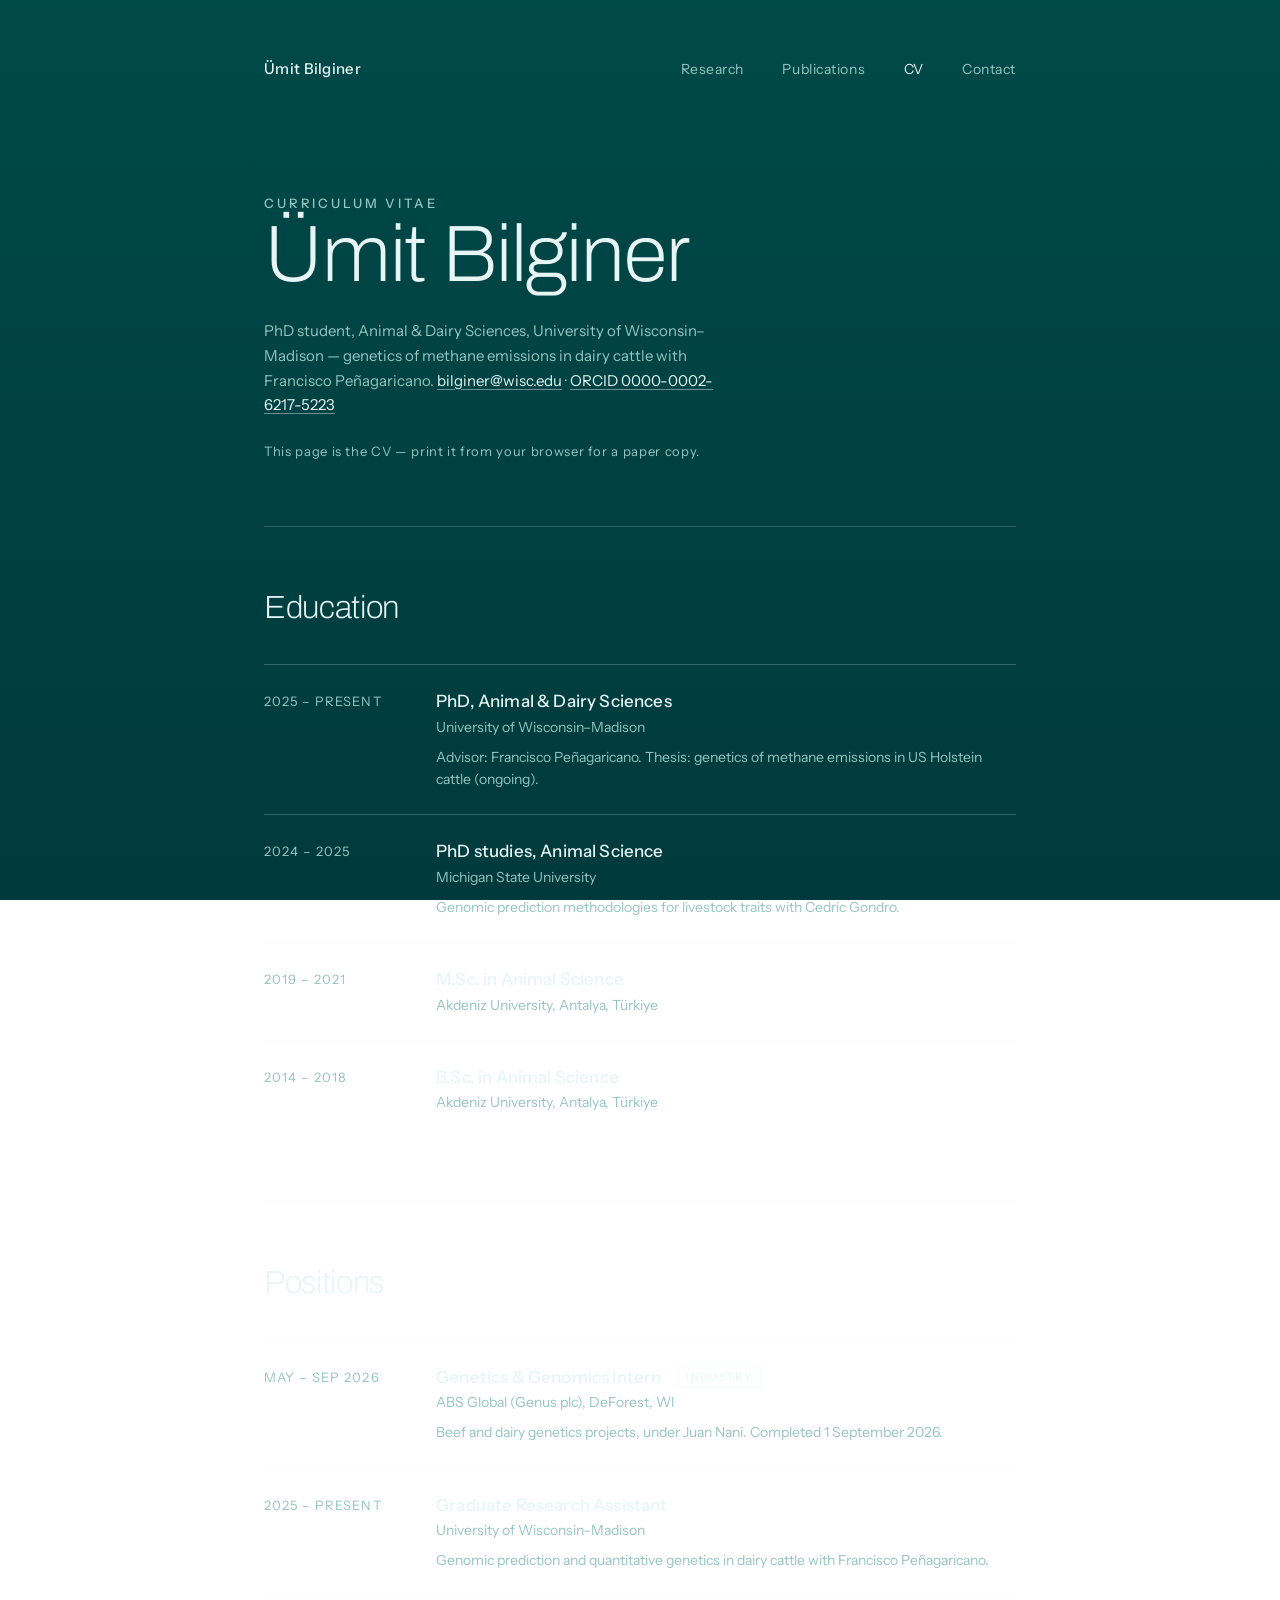
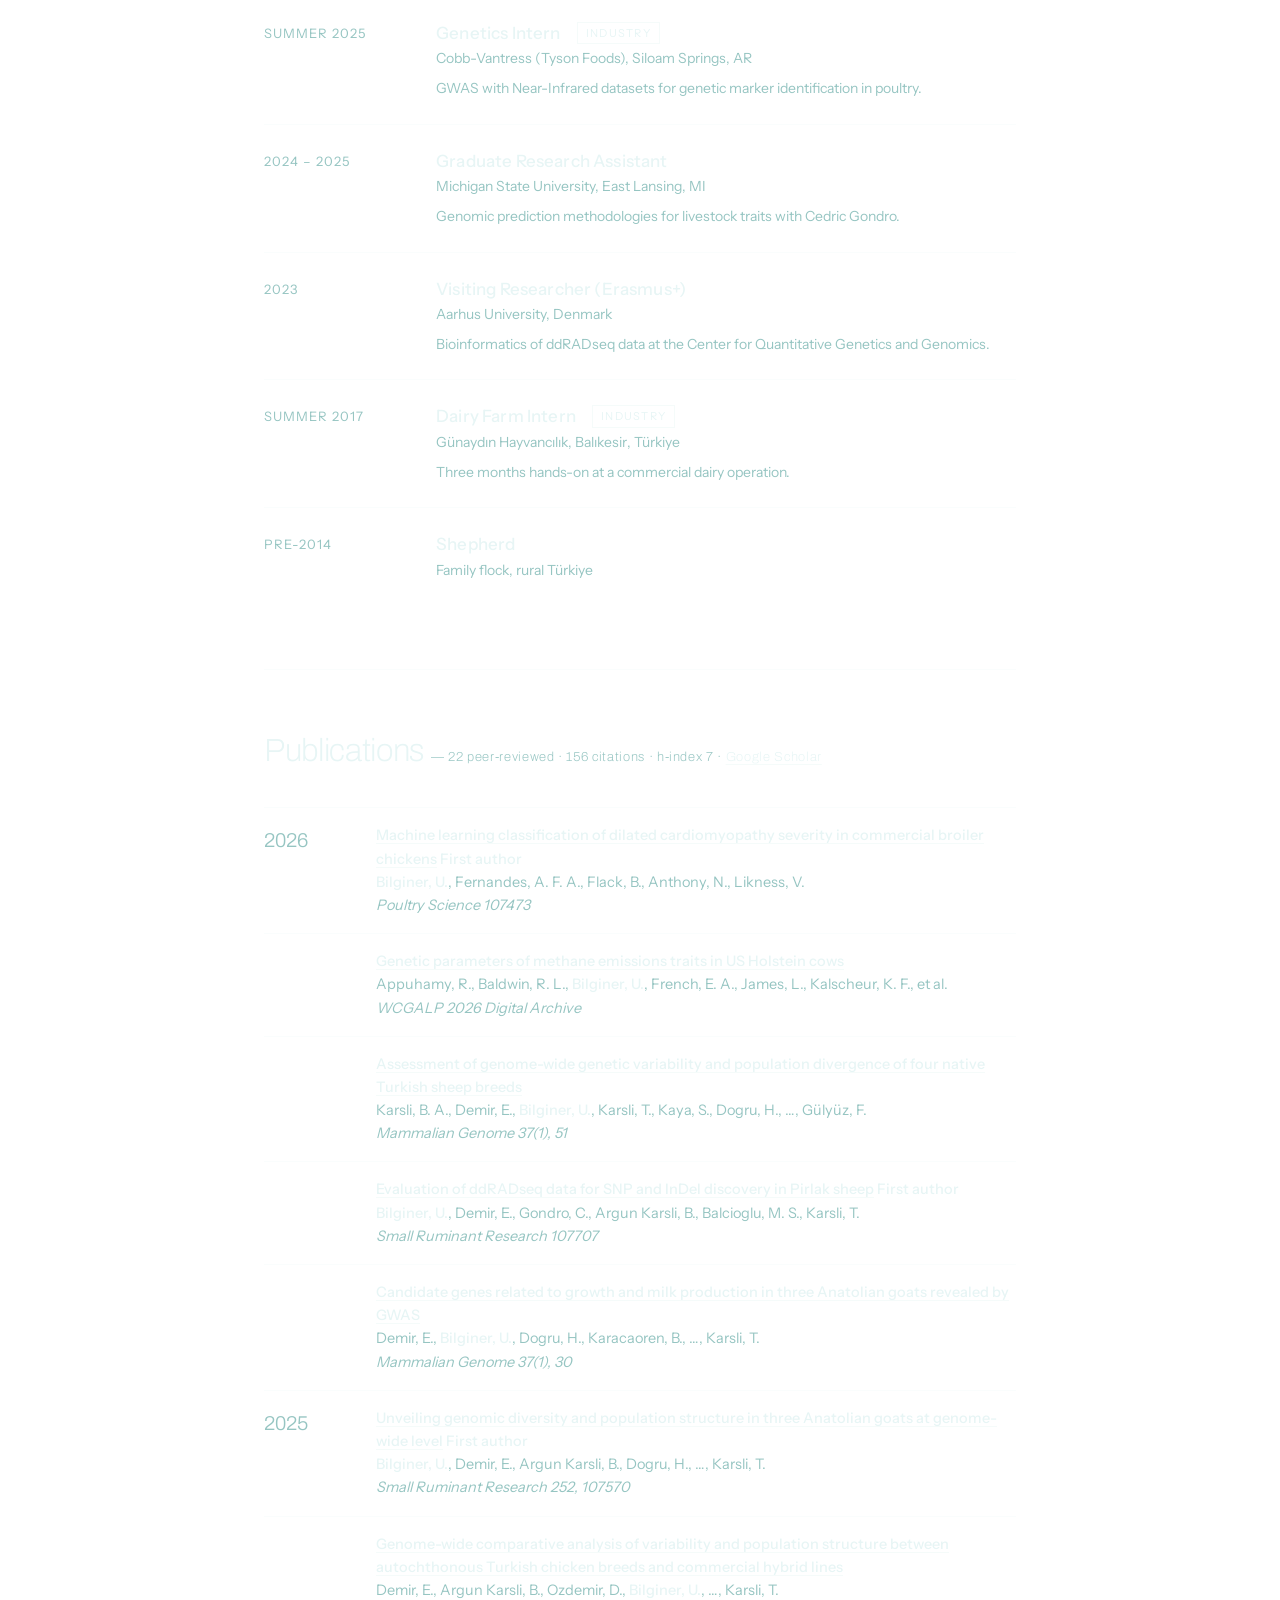
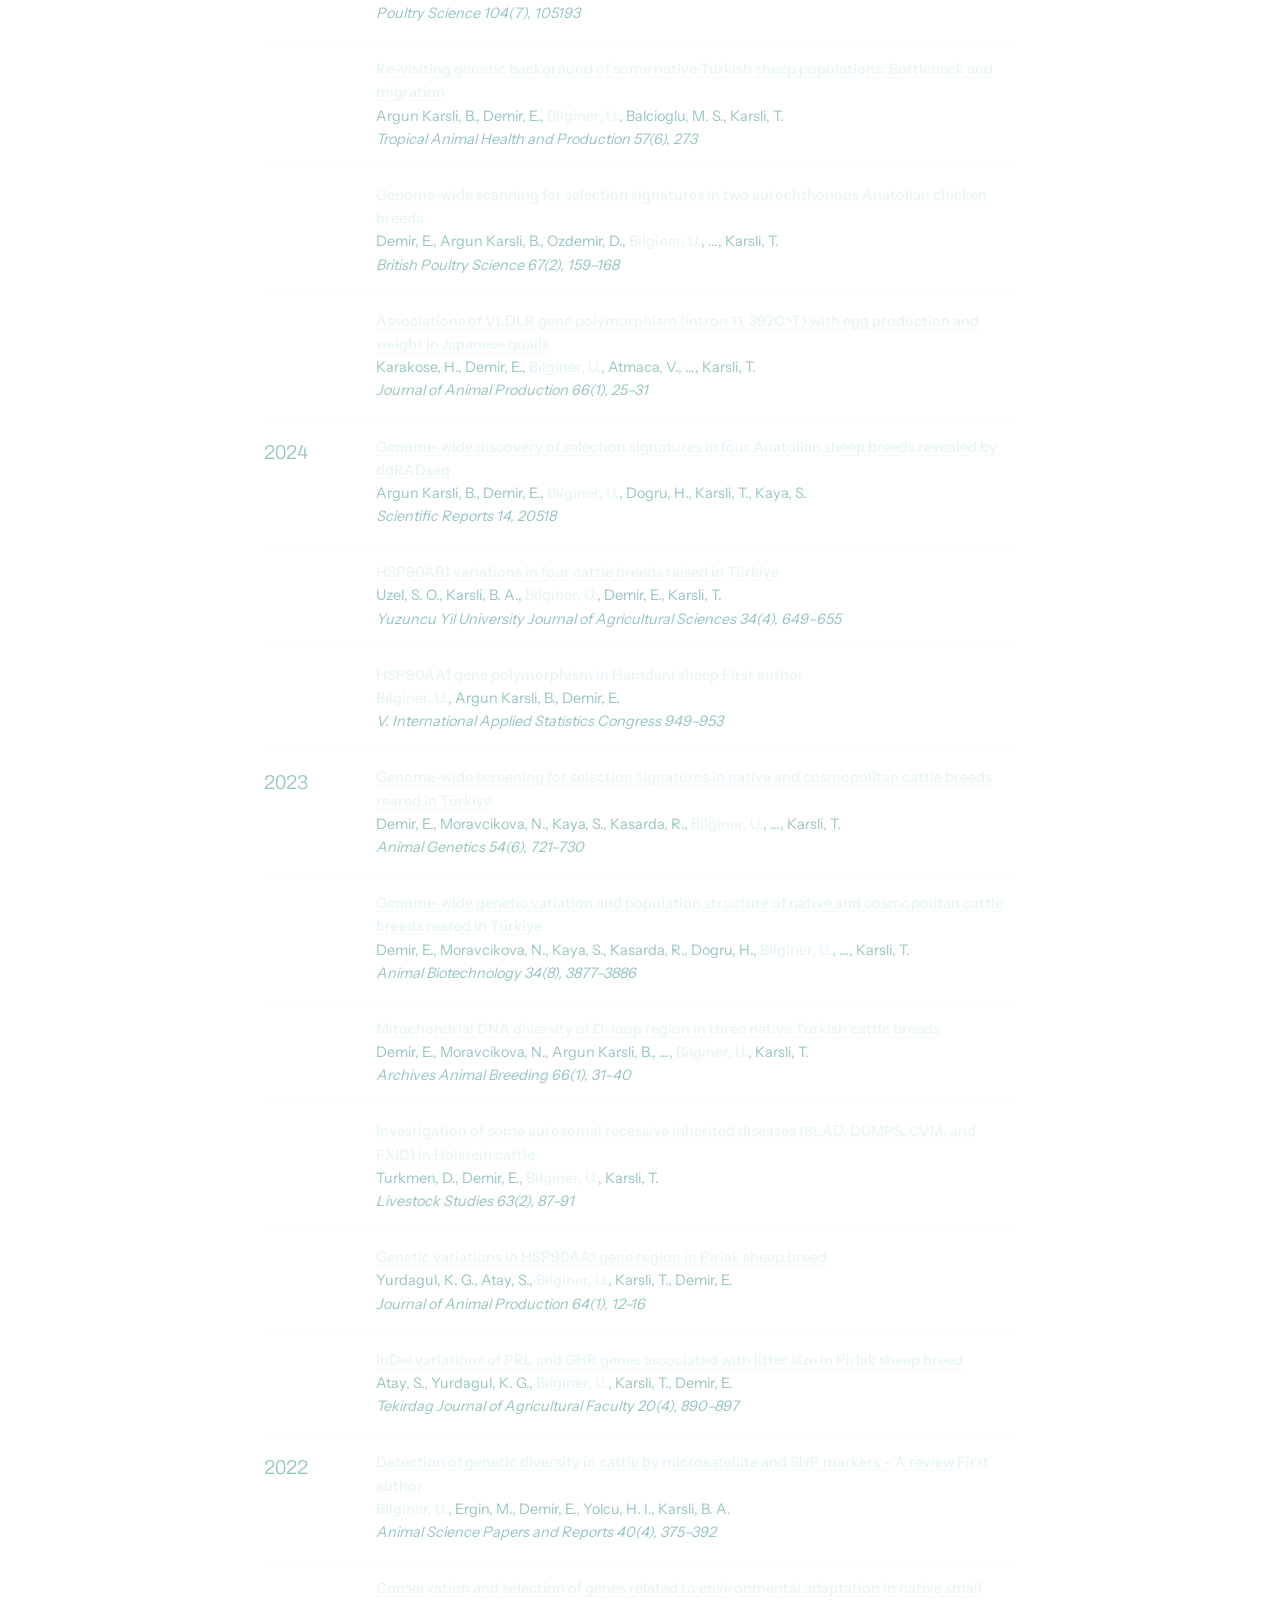
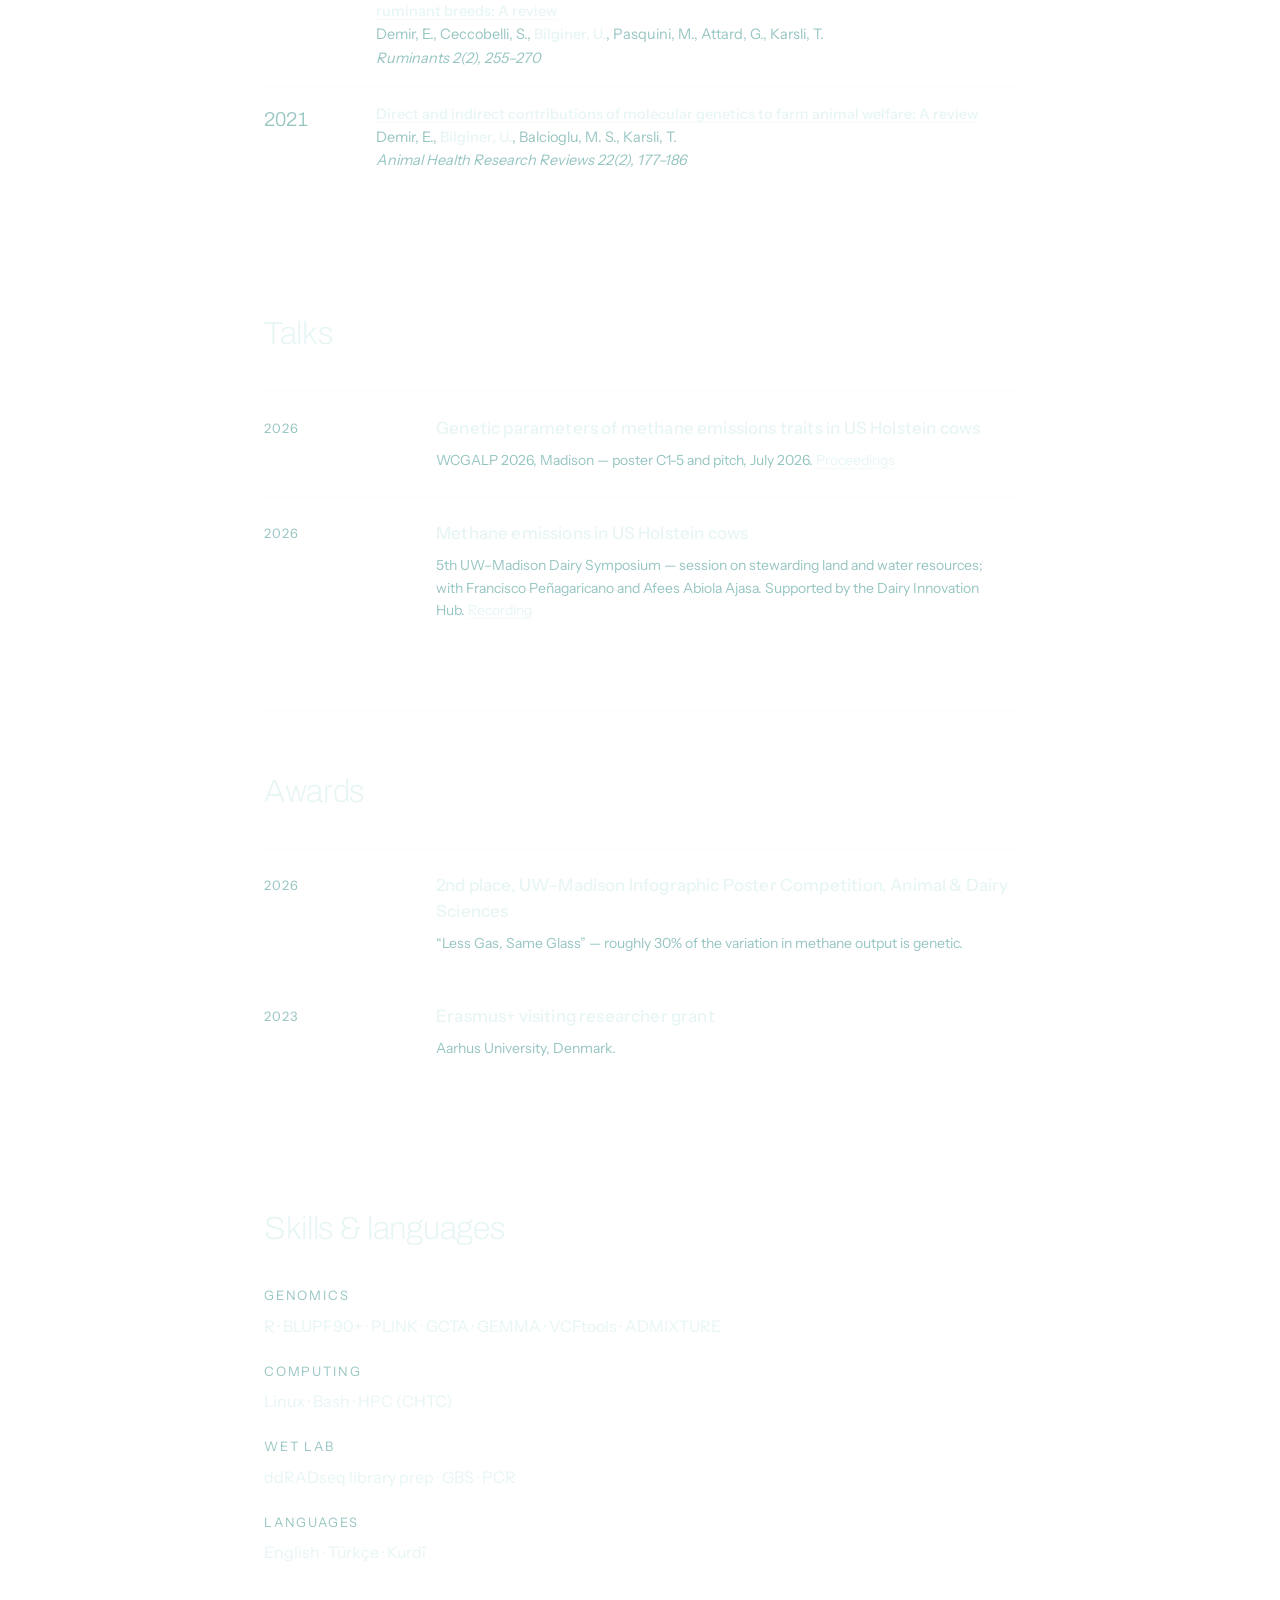
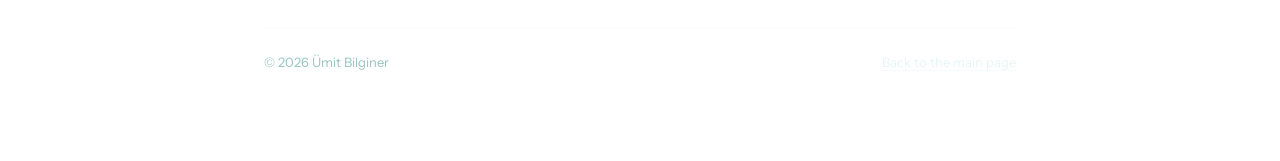
==== commit bdc867c2: "feat(redesign): static cv.html with print stylesheet Publications generated from publications.json (" ====
--- a/cv.html
+++ b/cv.html
@@ -4,75 +4,343 @@
   <meta charset="UTF-8">
   <meta name="viewport" content="width=device-width, initial-scale=1.0">
   <title>CV — Ümit Bilginer</title>
-  <meta name="description" content="Curriculum vitae of Ümit Bilginer — PhD student in Animal & Dairy Sciences at UW–Madison. Education, positions, publications, talks, and awards.">
+  <meta name="description" content="Curriculum vitae of Ümit Bilginer — PhD student in Animal & Dairy Sciences, University of Wisconsin–Madison. Education, positions, 22 publications, talks, and awards.">
+  <meta name="author" content="Ümit Bilginer">
   <link rel="canonical" href="https://umitbilginer.github.io/cv.html">
   <meta name="robots" content="index,follow">
   <link rel="icon" type="image/svg+xml" href="favicon.svg">
-  <link rel="preload" href="fonts/fraunces-roman-latin.woff2" as="font" type="font/woff2" crossorigin>
-  <link rel="preload" href="fonts/instrument-latin.woff2" as="font" type="font/woff2" crossorigin>
+  <link rel="preload" href="fonts/archivo-latin.woff2" as="font" type="font/woff2" crossorigin>
+  <link rel="preload" href="fonts/instrumentsans-latin.woff2" as="font" type="font/woff2" crossorigin>
   <link rel="stylesheet" href="css/style.css">
 </head>
 <body>
-  <a class="skip-link" href="#main">Skip to content</a>
-
-  <header class="site-header band">
-    <nav class="nav" aria-label="Primary">
-      <a class="nav-brand" href="index.html" aria-label="Ümit Bilginer — home">
-        <svg viewBox="0 0 24 24" aria-hidden="true" focusable="false">
-          <line x1="2" y1="10" x2="22" y2="10" stroke="#C99B3F" stroke-width="1.2" stroke-dasharray="2.5 2.5"/>
-          <line x1="6" y1="20" x2="6" y2="5" stroke="#B4451B" stroke-width="2"/><circle cx="6" cy="5" r="1.8" fill="#B4451B"/>
-          <line x1="12" y1="20" x2="12" y2="8" stroke="#B4451B" stroke-width="2"/><circle cx="12" cy="8" r="1.8" fill="#B4451B"/>
-          <line x1="18" y1="20" x2="18" y2="12" stroke="#B4451B" stroke-width="2"/><circle cx="18" cy="12" r="1.8" fill="#B4451B"/>
-        </svg>
-        Ümit Bilginer
-      </a>
-      <button class="nav-toggle" aria-expanded="false" aria-controls="nav-menu" aria-label="Open menu">
-        <svg viewBox="0 0 24 24" fill="none" stroke="currentColor" stroke-width="2" aria-hidden="true"><path d="M3 6h18M3 12h18M3 18h18"/></svg>
-      </button>
-      <ul class="nav-links" id="nav-menu">
-        <li><a href="index.html#story">Story</a></li>
-        <li><a href="index.html#research">Research</a></li>
-        <li><a href="index.html#publications">Publications</a></li>
-        <li><a href="index.html#outreach">Outreach</a></li>
-        <li><a href="cv.html" aria-current="page">CV</a></li>
-        <li><button class="nav-close" aria-label="Close menu">
-          <svg viewBox="0 0 24 24" fill="none" stroke="currentColor" stroke-width="2" width="24" height="24" aria-hidden="true"><path d="M6 6l12 12M18 6L6 18"/></svg>
-        </button></li>
-      </ul>
-    </nav>
-  </header>
-
-  <main class="cv-main" id="main">
-    <h1>Ümit Bilginer</h1>
-    <p class="cv-sub">PhD student, Animal &amp; Dairy Sciences · University of Wisconsin–Madison ·
-      <a href="mailto:bilginer@wisc.edu">bilginer@wisc.edu</a> ·
-      <a href="https://orcid.org/0000-0002-6217-5223">ORCID 0000-0002-6217-5223</a></p>
-
-    <div id="cv-content">
-      <noscript>
-        <p style="margin-top:32px">This CV is rendered with JavaScript from the same data files as the rest of the site.
-        With scripts off, the complete publication record is on
-        <a href="https://scholar.google.com/citations?user=y5osRVUAAAAJ">Google Scholar</a>, and the professional history is on
-        <a href="https://www.linkedin.com/in/%C3%BCmit-bilginer-a62706192/">LinkedIn</a>.</p>
-      </noscript>
-    </div>
+
+<a class="skip-link" href="#main">Skip to content</a>
+
+<div class="cv">
+
+  <nav class="nav" aria-label="Primary" style="padding-block: var(--space-lg)">
+    <a class="nav__name" href="index.html">Ümit Bilginer</a>
+    <ul class="nav__links">
+      <li><a href="index.html#research">Research</a></li>
+      <li><a href="index.html#publications">Publications</a></li>
+      <li><a href="cv.html" aria-current="page">CV</a></li>
+      <li><a href="index.html#contact">Contact</a></li>
+    </ul>
+  </nav>
+
+  <main id="main">
+
+    <header class="cv__head">
+      <p class="kicker">Curriculum vitae</p>
+      <h1>Ümit Bilginer</h1>
+      <p class="lede">PhD student, Animal &amp; Dairy Sciences, University of Wisconsin&ndash;Madison
+        &mdash; genetics of methane emissions in dairy cattle with Francisco Peñagaricano.
+        <a href="mailto:bilginer@wisc.edu">bilginer@wisc.edu</a> &middot;
+        <a href="https://orcid.org/0000-0002-6217-5223">ORCID 0000-0002-6217-5223</a></p>
+      <p class="cv__print-hint pubs__meta" style="margin-top: var(--space-lg)">This page is the CV &mdash; print it from your browser for a paper copy.</p>
+    </header>
+
+    <section aria-labelledby="cv-edu">
+      <h2 id="cv-edu">Education</h2>
+      <ol class="timeline">
+        <li class="tl">
+          <span class="tl__date">2025 &ndash; present</span>
+          <div>
+            <h3>PhD, Animal &amp; Dairy Sciences</h3>
+            <p class="tl__org">University of Wisconsin&ndash;Madison</p>
+            <p class="tl__note">Advisor: Francisco Peñagaricano. Thesis: genetics of methane emissions in US Holstein cattle (ongoing).</p>
+          </div>
+        </li>
+        <li class="tl">
+          <span class="tl__date">2024 &ndash; 2025</span>
+          <div>
+            <h3>PhD studies, Animal Science</h3>
+            <p class="tl__org">Michigan State University</p>
+            <p class="tl__note">Genomic prediction methodologies for livestock traits with Cedric Gondro.</p>
+          </div>
+        </li>
+        <li class="tl">
+          <span class="tl__date">2019 &ndash; 2021</span>
+          <div>
+            <h3>M.Sc. in Animal Science</h3>
+            <p class="tl__org">Akdeniz University, Antalya, <span lang="tr">Türkiye</span></p>
+          </div>
+        </li>
+        <li class="tl">
+          <span class="tl__date">2014 &ndash; 2018</span>
+          <div>
+            <h3>B.Sc. in Animal Science</h3>
+            <p class="tl__org">Akdeniz University, Antalya, <span lang="tr">Türkiye</span></p>
+          </div>
+        </li>
+      </ol>
+    </section>
+
+    <section aria-labelledby="cv-pos">
+      <h2 id="cv-pos">Positions</h2>
+      <ol class="timeline">
+        <li class="tl">
+          <span class="tl__date">May &ndash; Sep 2026</span>
+          <div>
+            <h3>Genetics &amp; Genomics Intern<span class="tag">Industry</span></h3>
+            <p class="tl__org">ABS Global (Genus plc), DeForest, WI</p>
+            <p class="tl__note">Beef and dairy genetics projects, under Juan Nani. Completed 1 September 2026.</p>
+          </div>
+        </li>
+        <li class="tl">
+          <span class="tl__date">2025 &ndash; present</span>
+          <div>
+            <h3>Graduate Research Assistant</h3>
+            <p class="tl__org">University of Wisconsin&ndash;Madison</p>
+            <p class="tl__note">Genomic prediction and quantitative genetics in dairy cattle with Francisco Peñagaricano.</p>
+          </div>
+        </li>
+        <li class="tl">
+          <span class="tl__date">Summer 2025</span>
+          <div>
+            <h3>Genetics Intern<span class="tag">Industry</span></h3>
+            <p class="tl__org">Cobb-Vantress (Tyson Foods), Siloam Springs, AR</p>
+            <p class="tl__note">GWAS with Near-Infrared datasets for genetic marker identification in poultry.</p>
+          </div>
+        </li>
+        <li class="tl">
+          <span class="tl__date">2024 &ndash; 2025</span>
+          <div>
+            <h3>Graduate Research Assistant</h3>
+            <p class="tl__org">Michigan State University, East Lansing, MI</p>
+            <p class="tl__note">Genomic prediction methodologies for livestock traits with Cedric Gondro.</p>
+          </div>
+        </li>
+        <li class="tl">
+          <span class="tl__date">2023</span>
+          <div>
+            <h3>Visiting Researcher (Erasmus+)</h3>
+            <p class="tl__org">Aarhus University, Denmark</p>
+            <p class="tl__note">Bioinformatics of ddRADseq data at the Center for Quantitative Genetics and Genomics.</p>
+          </div>
+        </li>
+        <li class="tl">
+          <span class="tl__date">Summer 2017</span>
+          <div>
+            <h3>Dairy Farm Intern<span class="tag">Industry</span></h3>
+            <p class="tl__org"><span lang="tr">Günaydın Hayvancılık</span>, <span lang="tr">Balıkesir</span>, <span lang="tr">Türkiye</span></p>
+            <p class="tl__note">Three months hands-on at a commercial dairy operation.</p>
+          </div>
+        </li>
+        <li class="tl">
+          <span class="tl__date">pre-2014</span>
+          <div>
+            <h3>Shepherd</h3>
+            <p class="tl__org">Family flock, rural <span lang="tr">Türkiye</span></p>
+          </div>
+        </li>
+      </ol>
+    </section>
+
+    <section aria-labelledby="cv-pubs">
+      <h2 id="cv-pubs">Publications <span class="pubs__meta">&mdash; 22 peer-reviewed &middot; 156 citations &middot; h-index 7 &middot; <a href="https://scholar.google.com/citations?user=y5osRVUAAAAJ">Google Scholar</a></span></h2>
+      <ol class="cv__pubs">
+      <li class="cv__pub">
+        <span class="pub__year">2026</span>
+        <div><p class="title"><a href="https://www.sciencedirect.com/science/article/pii/S003257912601103X">Machine learning classification of dilated cardiomyopathy severity in commercial broiler chickens</a> <span class="fa">First author</span></p>
+        <p class="authors"><span class="self">Bilginer, U.</span>, Fernandes, A. F. A., Flack, B., Anthony, N., Likness, V.</p>
+        <p class="venue">Poultry Science 107473</p></div>
+      </li>
+      <li class="cv__pub">
+        <span class="pub__year"></span>
+        <div><p class="title"><a href="https://www.iastatedigitalpress.com/wcgalp/article/id/24220/">Genetic parameters of methane emissions traits in US Holstein cows</a></p>
+        <p class="authors">Appuhamy, R., Baldwin, R. L., <span class="self">Bilginer, U.</span>, French, E. A., James, L., Kalscheur, K. F., et al.</p>
+        <p class="venue">WCGALP 2026 Digital Archive</p></div>
+      </li>
+      <li class="cv__pub">
+        <span class="pub__year"></span>
+        <div><p class="title"><a href="https://link.springer.com/article/10.1007/s00335-026-10213-8">Assessment of genome-wide genetic variability and population divergence of four native Turkish sheep breeds</a></p>
+        <p class="authors">Karsli, B. A., Demir, E., <span class="self">Bilginer, U.</span>, Karsli, T., Kaya, S., Dogru, H., …, Gülyüz, F.</p>
+        <p class="venue">Mammalian Genome 37(1), 51</p></div>
+      </li>
+      <li class="cv__pub">
+        <span class="pub__year"></span>
+        <div><p class="title"><a href="https://www.sciencedirect.com/science/article/pii/S0921448826000076">Evaluation of ddRADseq data for SNP and InDel discovery in Pirlak sheep</a> <span class="fa">First author</span></p>
+        <p class="authors"><span class="self">Bilginer, U.</span>, Demir, E., Gondro, C., Argun Karsli, B., Balcioglu, M. S., Karsli, T.</p>
+        <p class="venue">Small Ruminant Research 107707</p></div>
+      </li>
+      <li class="cv__pub">
+        <span class="pub__year"></span>
+        <div><p class="title"><a href="https://link.springer.com/article/10.1007/s00335-026-10203-w">Candidate genes related to growth and milk production in three Anatolian goats revealed by GWAS</a></p>
+        <p class="authors">Demir, E., <span class="self">Bilginer, U.</span>, Dogru, H., Karacaoren, B., …, Karsli, T.</p>
+        <p class="venue">Mammalian Genome 37(1), 30</p></div>
+      </li>
+      <li class="cv__pub">
+        <span class="pub__year">2025</span>
+        <div><p class="title"><a href="https://www.sciencedirect.com/science/article/pii/S0921448825001439">Unveiling genomic diversity and population structure in three Anatolian goats at genome-wide level</a> <span class="fa">First author</span></p>
+        <p class="authors"><span class="self">Bilginer, U.</span>, Demir, E., Argun Karsli, B., Dogru, H., …, Karsli, T.</p>
+        <p class="venue">Small Ruminant Research 252, 107570</p></div>
+      </li>
+      <li class="cv__pub">
+        <span class="pub__year"></span>
+        <div><p class="title"><a href="https://www.sciencedirect.com/science/article/pii/S0032579125004353">Genome-wide comparative analysis of variability and population structure between autochthonous Turkish chicken breeds and commercial hybrid lines</a></p>
+        <p class="authors">Demir, E., Argun Karsli, B., Ozdemir, D., <span class="self">Bilginer, U.</span>, …, Karsli, T.</p>
+        <p class="venue">Poultry Science 104(7), 105193</p></div>
+      </li>
+      <li class="cv__pub">
+        <span class="pub__year"></span>
+        <div><p class="title"><a href="https://link.springer.com/article/10.1007/s11250-025-04520-6">Re-visiting genetic background of some native Turkish sheep populations: Bottleneck and migration</a></p>
+        <p class="authors">Argun Karsli, B., Demir, E., <span class="self">Bilginer, U.</span>, Balcioglu, M. S., Karsli, T.</p>
+        <p class="venue">Tropical Animal Health and Production 57(6), 273</p></div>
+      </li>
+      <li class="cv__pub">
+        <span class="pub__year"></span>
+        <div><p class="title"><a href="https://www.tandfonline.com/doi/abs/10.1080/00071668.2025.2528239">Genome-wide scanning for selection signatures in two autochthonous Anatolian chicken breeds</a></p>
+        <p class="authors">Demir, E., Argun Karsli, B., Ozdemir, D., <span class="self">Bilginer, U.</span>, …, Karsli, T.</p>
+        <p class="venue">British Poultry Science 67(2), 159–168</p></div>
+      </li>
+      <li class="cv__pub">
+        <span class="pub__year"></span>
+        <div><p class="title"><a href="https://dergipark.org.tr/en/pub/hayuretim/article/1607156">Associations of VLDLR gene polymorphism (intron 11, 392C&gt;T) with egg production and weight in Japanese quails</a></p>
+        <p class="authors">Karakose, H., Demir, E., <span class="self">Bilginer, U.</span>, Atmaca, V., …, Karsli, T.</p>
+        <p class="venue">Journal of Animal Production 66(1), 25–31</p></div>
+      </li>
+      <li class="cv__pub">
+        <span class="pub__year">2024</span>
+        <div><p class="title"><a href="https://www.nature.com/articles/s41598-024-71617-7">Genome-wide discovery of selection signatures in four Anatolian sheep breeds revealed by ddRADseq</a></p>
+        <p class="authors">Argun Karsli, B., Demir, E., <span class="self">Bilginer, U.</span>, Dogru, H., Karsli, T., Kaya, S.</p>
+        <p class="venue">Scientific Reports 14, 20518</p></div>
+      </li>
+      <li class="cv__pub">
+        <span class="pub__year"></span>
+        <div><p class="title"><a href="https://dergipark.org.tr/en/pub/yyutbd/article/1482723?issue_id=88505">HSP90AB1 variations in four cattle breeds raised in Türkiye</a></p>
+        <p class="authors">Uzel, S. O., Karsli, B. A., <span class="self">Bilginer, U.</span>, Demir, E., Karsli, T.</p>
+        <p class="venue">Yuzuncu Yil University Journal of Agricultural Sciences 34(4), 649–655</p></div>
+      </li>
+      <li class="cv__pub">
+        <span class="pub__year"></span>
+        <div><p class="title">HSP90AA1 gene polymorphism in Hamdani sheep <span class="fa">First author</span></p>
+        <p class="authors"><span class="self">Bilginer, U.</span>, Argun Karsli, B., Demir, E.</p>
+        <p class="venue">V. International Applied Statistics Congress 949–953</p></div>
+      </li>
+      <li class="cv__pub">
+        <span class="pub__year">2023</span>
+        <div><p class="title"><a href="https://onlinelibrary.wiley.com/doi/full/10.1111/age.13361">Genome-wide screening for selection signatures in native and cosmopolitan cattle breeds reared in Türkiye</a></p>
+        <p class="authors">Demir, E., Moravcikova, N., Kaya, S., Kasarda, R., <span class="self">Bilginer, U.</span>, …, Karsli, T.</p>
+        <p class="venue">Animal Genetics 54(6), 721–730</p></div>
+      </li>
+      <li class="cv__pub">
+        <span class="pub__year"></span>
+        <div><p class="title"><a href="https://www.tandfonline.com/doi/abs/10.1080/10495398.2023.2235600">Genome-wide genetic variation and population structure of native and cosmopolitan cattle breeds reared in Türkiye</a></p>
+        <p class="authors">Demir, E., Moravcikova, N., Kaya, S., Kasarda, R., Dogru, H., <span class="self">Bilginer, U.</span>, …, Karsli, T.</p>
+        <p class="venue">Animal Biotechnology 34(8), 3877–3886</p></div>
+      </li>
+      <li class="cv__pub">
+        <span class="pub__year"></span>
+        <div><p class="title"><a href="https://aab.copernicus.org/articles/66/31/2023/aab-66-31-2023.html">Mitochondrial DNA diversity of D-loop region in three native Turkish cattle breeds</a></p>
+        <p class="authors">Demir, E., Moravcikova, N., Argun Karsli, B., …, <span class="self">Bilginer, U.</span>, Karsli, T.</p>
+        <p class="venue">Archives Animal Breeding 66(1), 31–40</p></div>
+      </li>
+      <li class="cv__pub">
+        <span class="pub__year"></span>
+        <div><p class="title"><a href="https://dergipark.org.tr/en/pub/livestockstudies/article/1418172?issue_id=82602">Investigation of some autosomal recessive inherited diseases (BLAD, DUMPS, CVM, and FXID) in Holstein cattle</a></p>
+        <p class="authors">Turkmen, D., Demir, E., <span class="self">Bilginer, U.</span>, Karsli, T.</p>
+        <p class="venue">Livestock Studies 63(2), 87–91</p></div>
+      </li>
+      <li class="cv__pub">
+        <span class="pub__year"></span>
+        <div><p class="title"><a href="https://dergipark.org.tr/en/pub/hayuretim/article/1268591">Genetic variations in HSP90AA1 gene region in Pirlak sheep breed</a></p>
+        <p class="authors">Yurdagul, K. G., Atay, S., <span class="self">Bilginer, U.</span>, Karsli, T., Demir, E.</p>
+        <p class="venue">Journal of Animal Production 64(1), 12–16</p></div>
+      </li>
+      <li class="cv__pub">
+        <span class="pub__year"></span>
+        <div><p class="title"><a href="https://dergipark.org.tr/en/pub/jotaf/article/1226643">InDel variations of PRL and GHR genes associated with litter size in Pirlak sheep breed</a></p>
+        <p class="authors">Atay, S., Yurdagul, K. G., <span class="self">Bilginer, U.</span>, Karsli, T., Demir, E.</p>
+        <p class="venue">Tekirdag Journal of Agricultural Faculty 20(4), 890–897</p></div>
+      </li>
+      <li class="cv__pub">
+        <span class="pub__year">2022</span>
+        <div><p class="title"><a href="https://www.researchgate.net/profile/Eymen-Demir/publication/366696320_Detection_of_genetic_diversity_in_cattle_by_microsatellite_and_SNP_markers_-_a_review/links/63d681acc465a873a26a5602/Detection-of-genetic-diversity-in-cattle-by-microsatellite-and-SNP-markers-a-review.pdf">Detection of genetic diversity in cattle by microsatellite and SNP markers – A review</a> <span class="fa">First author</span></p>
+        <p class="authors"><span class="self">Bilginer, U.</span>, Ergin, M., Demir, E., Yolcu, H. I., Karsli, B. A.</p>
+        <p class="venue">Animal Science Papers and Reports 40(4), 375–392</p></div>
+      </li>
+      <li class="cv__pub">
+        <span class="pub__year"></span>
+        <div><p class="title"><a href="https://www.mdpi.com/2673-933X/2/2/17">Conservation and selection of genes related to environmental adaptation in native small ruminant breeds: A review</a></p>
+        <p class="authors">Demir, E., Ceccobelli, S., <span class="self">Bilginer, U.</span>, Pasquini, M., Attard, G., Karsli, T.</p>
+        <p class="venue">Ruminants 2(2), 255–270</p></div>
+      </li>
+      <li class="cv__pub">
+        <span class="pub__year">2021</span>
+        <div><p class="title"><a href="https://www.cambridge.org/core/journals/animal-health-research-reviews/article/direct-and-indirect-contributions-of-molecular-genetics-to-farm-animal-welfare-a-review/DC167D648EBC9F257946410DFADA5298">Direct and indirect contributions of molecular genetics to farm animal welfare: A review</a></p>
+        <p class="authors">Demir, E., <span class="self">Bilginer, U.</span>, Balcioglu, M. S., Karsli, T.</p>
+        <p class="venue">Animal Health Research Reviews 22(2), 177–186</p></div>
+      </li>
+      </ol>
+    </section>
+
+    <section aria-labelledby="cv-talks">
+      <h2 id="cv-talks">Talks</h2>
+      <ol class="timeline">
+        <li class="tl">
+          <span class="tl__date">2026</span>
+          <div>
+            <h3>Genetic parameters of methane emissions traits in US Holstein cows</h3>
+            <p class="tl__note">WCGALP 2026, Madison &mdash; poster C1-5 and pitch, July 2026.
+              <a href="https://www.iastatedigitalpress.com/wcgalp/article/id/24220/">Proceedings</a></p>
+          </div>
+        </li>
+        <li class="tl">
+          <span class="tl__date">2026</span>
+          <div>
+            <h3>Methane emissions in US Holstein cows</h3>
+            <p class="tl__note">5th UW&ndash;Madison Dairy Symposium &mdash; session on stewarding land and water resources;
+              with Francisco Peñagaricano and Afees Abiola Ajasa. Supported by the Dairy Innovation Hub.
+              <a href="https://www.youtube.com/watch?v=6ocJvWbaxkg">Recording</a></p>
+          </div>
+        </li>
+      </ol>
+    </section>
+
+    <section aria-labelledby="cv-awards">
+      <h2 id="cv-awards">Awards</h2>
+      <ol class="timeline">
+        <li class="tl">
+          <span class="tl__date">2026</span>
+          <div>
+            <h3>2nd place, UW&ndash;Madison Infographic Poster Competition, Animal &amp; Dairy Sciences</h3>
+            <p class="tl__note">&ldquo;Less Gas, Same Glass&rdquo; &mdash; roughly 30% of the variation in methane output is genetic.</p>
+          </div>
+        </li>
+        <li class="tl">
+          <span class="tl__date">2023</span>
+          <div>
+            <h3>Erasmus+ visiting researcher grant</h3>
+            <p class="tl__note">Aarhus University, Denmark.</p>
+          </div>
+        </li>
+      </ol>
+    </section>
+
+    <section aria-labelledby="cv-skills">
+      <h2 id="cv-skills">Skills &amp; languages</h2>
+      <dl class="cv__skills">
+        <dt>Genomics</dt>
+        <dd>R &middot; BLUPF90+ &middot; PLINK &middot; GCTA &middot; GEMMA &middot; VCFtools &middot; ADMIXTURE</dd>
+        <dt>Computing</dt>
+        <dd>Linux &middot; Bash &middot; HPC (CHTC)</dd>
+        <dt>Wet lab</dt>
+        <dd>ddRADseq library prep &middot; GBS &middot; PCR</dd>
+        <dt>Languages</dt>
+        <dd>English &middot; <span lang="tr">Türkçe</span> &middot; <span lang="ku">Kurdî</span></dd>
+      </dl>
+    </section>
+
   </main>
 
-  <footer class="band footer-band">
-    <div class="footer-skyline" data-skyline aria-hidden="true"></div>
-    <div class="wrap footer-inner" style="padding-block:48px">
-      <div class="footer-links">
-        <a href="https://scholar.google.com/citations?user=y5osRVUAAAAJ">Google Scholar</a>
-        <a href="https://orcid.org/0000-0002-6217-5223">ORCID</a>
-        <a href="https://www.linkedin.com/in/%C3%BCmit-bilginer-a62706192/">LinkedIn</a>
-        <a href="https://github.com/umitbilginer">GitHub</a>
-        <a href="https://researchgate.net/profile/Umit-Bilginer">ResearchGate</a>
-        <a href="https://www.youtube.com/@selectandsustain">YouTube</a>
-      </div>
-      <p class="footer-fine">© 2026 Ümit Bilginer · Built with plain HTML — no trackers · English · <span lang="tr">Türkçe</span> · <span lang="ku">Kurdî</span></p>
-    </div>
+  <footer class="cv__foot">
+    <p>&copy; 2026 Ümit Bilginer</p>
+    <p><a href="index.html">Back to the main page</a></p>
   </footer>
 
-  <script src="js/main.js"></script>
+</div>
+
 </body>
 </html>
--- a/css/style.css
+++ b/css/style.css
@@ -1,560 +1,1026 @@
 /* ============================================================
-   umitbilginer.github.io — "The Field and the Genome"
-   Rewritten from scratch per docs/redesign-spec.md
-   ============================================================ */
-
-/* ---------- Fonts (self-hosted, subset latin + Turkish ext) ---------- */
+   ÜMIT BILGINER — personal academic site
+   Direction D · "Colour field"
+   Sovereign, chromatic, unhurried.
+
+   TYPE     Archivo 200/300 (light, enormous) for display;
+            Instrument Sans 400/500 for small precise text.
+   COLOR    One deep pine-teal owns the screen. Near-white ink,
+            one dim secondary tone. Nothing else.
+   BORROW   From direction C, exactly one thing: poster-scale
+            numerals for metrics and section numbers. Scale only —
+            same single hue, same fonts.
+   DENSITY  Very loose. Few elements, each given air.
+   RADIUS   0 everywhere.  SHADOW  none.
+   MOTION   One measured entrance on load, then stillness.
+   ============================================================ */
+
+/* ---------- fonts (self-hosted, latin + latin-ext) ---------- */
+/* Archivo variable file serves both 200 and 300; Instrument Sans
+   variable file serves 400 and 500. */
+
 @font-face {
-  font-family: 'Fraunces';
+  font-family: "Archivo";
+  font-style: normal;
+  font-weight: 100 900;
+  font-stretch: 100%;
+  font-display: swap;
+  src: url("../fonts/archivo-ext.woff2") format("woff2");
+  unicode-range: U+0100-02BA, U+02BD-02C5, U+02C7-02CC, U+02CE-02D7, U+02DD-02FF, U+0304, U+0308, U+0329, U+1D00-1DBF, U+1E00-1E9F, U+1EF2-1EFF, U+2020, U+20A0-20AB, U+20AD-20C0, U+2113, U+2C60-2C7F, U+A720-A7FF;
+}
+@font-face {
+  font-family: "Archivo";
+  font-style: normal;
+  font-weight: 100 900;
+  font-stretch: 100%;
+  font-display: swap;
+  src: url("../fonts/archivo-latin.woff2") format("woff2");
+  unicode-range: U+0000-00FF, U+0131, U+0152-0153, U+02BB-02BC, U+02C6, U+02DA, U+02DC, U+0304, U+0308, U+0329, U+2000-206F, U+20AC, U+2122, U+2191, U+2193, U+2212, U+2215, U+FEFF, U+FFFD;
+}
+@font-face {
+  font-family: "Instrument Sans";
   font-style: normal;
   font-weight: 400 700;
+  font-stretch: 100%;
   font-display: swap;
-  src: url('../fonts/fraunces-roman-latin.woff2') format('woff2');
-  unicode-range: U+0000-00FF, U+0131, U+0152-0153, U+02BB-02BC, U+02C6, U+02DA, U+02DC, U+2000-206F, U+20AC, U+2122, U+2191, U+2193, U+2212, U+2215, U+FEFF, U+FFFD;
+  src: url("../fonts/instrumentsans-ext.woff2") format("woff2");
+  unicode-range: U+0100-02BA, U+02BD-02C5, U+02C7-02CC, U+02CE-02D7, U+02DD-02FF, U+0304, U+0308, U+0329, U+1D00-1DBF, U+1E00-1E9F, U+1EF2-1EFF, U+2020, U+20A0-20AB, U+20AD-20C0, U+2113, U+2C60-2C7F, U+A720-A7FF;
 }
 @font-face {
-  font-family: 'Fraunces';
+  font-family: "Instrument Sans";
   font-style: normal;
   font-weight: 400 700;
+  font-stretch: 100%;
   font-display: swap;
-  src: url('../fonts/fraunces-roman-ext.woff2') format('woff2');
-  unicode-range: U+0100-0101, U+0106-0107, U+010C-010D, U+0119, U+011E-011F, U+0130, U+0141-0142, U+015A-015B, U+015E-015F, U+017B-017E;
-}
-@font-face {
-  font-family: 'Fraunces';
-  font-style: italic;
-  font-weight: 400 500;
-  font-display: swap;
-  src: url('../fonts/fraunces-italic-latin.woff2') format('woff2');
-  unicode-range: U+0000-00FF, U+0131, U+0152-0153, U+02BB-02BC, U+02C6, U+02DA, U+02DC, U+2000-206F, U+20AC, U+2122, U+2191, U+2193, U+2212, U+2215, U+FEFF, U+FFFD;
-}
-@font-face {
-  font-family: 'Fraunces';
-  font-style: italic;
-  font-weight: 400 500;
-  font-display: swap;
-  src: url('../fonts/fraunces-italic-ext.woff2') format('woff2');
-  unicode-range: U+0100-0101, U+0106-0107, U+010C-010D, U+0119, U+011E-011F, U+0130, U+0141-0142, U+015A-015B, U+015E-015F, U+017B-017E;
-}
-@font-face {
-  font-family: 'Instrument Sans';
-  font-style: normal;
-  font-weight: 400 700;
-  font-display: swap;
-  src: url('../fonts/instrument-latin.woff2') format('woff2');
-  unicode-range: U+0000-00FF, U+0131, U+0152-0153, U+02BB-02BC, U+02C6, U+02DA, U+02DC, U+2000-206F, U+20AC, U+2122, U+2191, U+2193, U+2212, U+2215, U+FEFF, U+FFFD;
-}
-@font-face {
-  font-family: 'Instrument Sans';
-  font-style: normal;
-  font-weight: 400 700;
-  font-display: swap;
-  src: url('../fonts/instrument-ext.woff2') format('woff2');
-  unicode-range: U+0100-0101, U+0106-0107, U+010C-010D, U+0119, U+011E-011F, U+0130, U+0141-0142, U+015A-015B, U+015E-015F, U+017B-017E;
-}
-@font-face {
-  font-family: 'IBM Plex Mono';
-  font-style: normal;
-  font-weight: 400;
-  font-display: swap;
-  src: url('../fonts/plexmono-400-latin.woff2') format('woff2');
-  unicode-range: U+0000-00FF, U+0131, U+0152-0153, U+02BB-02BC, U+02C6, U+02DA, U+02DC, U+2000-206F, U+20AC, U+2122, U+2191, U+2193, U+2212, U+2215, U+FEFF, U+FFFD;
-}
-@font-face {
-  font-family: 'IBM Plex Mono';
-  font-style: normal;
-  font-weight: 400;
-  font-display: swap;
-  src: url('../fonts/plexmono-400-ext.woff2') format('woff2');
-  unicode-range: U+0100-0101, U+0106-0107, U+010C-010D, U+0119, U+011E-011F, U+0130, U+0141-0142, U+015A-015B, U+015E-015F, U+017B-017E;
-}
-@font-face {
-  font-family: 'IBM Plex Mono';
-  font-style: normal;
-  font-weight: 500;
-  font-display: swap;
-  src: url('../fonts/plexmono-500-latin.woff2') format('woff2');
-  unicode-range: U+0000-00FF, U+0131, U+0152-0153, U+02BB-02BC, U+02C6, U+02DA, U+02DC, U+2000-206F, U+20AC, U+2122, U+2191, U+2193, U+2212, U+2215, U+FEFF, U+FFFD;
-}
-@font-face {
-  font-family: 'IBM Plex Mono';
-  font-style: normal;
-  font-weight: 500;
-  font-display: swap;
-  src: url('../fonts/plexmono-500-ext.woff2') format('woff2');
-  unicode-range: U+0100-0101, U+0106-0107, U+010C-010D, U+0119, U+011E-011F, U+0130, U+0141-0142, U+015A-015B, U+015E-015F, U+017B-017E;
-}
-
-/* ---------- Tokens ---------- */
+  src: url("../fonts/instrumentsans-latin.woff2") format("woff2");
+  unicode-range: U+0000-00FF, U+0131, U+0152-0153, U+02BB-02BC, U+02C6, U+02DA, U+02DC, U+0304, U+0308, U+0329, U+2000-206F, U+20AC, U+2122, U+2191, U+2193, U+2212, U+2215, U+FEFF, U+FFFD;
+}
+
+/* ---------- tokens ---------- */
+
 :root {
-  color-scheme: only light;
-  --paper: #F4EFE3;
-  --paper-raised: #FBF8F0;
-  --paper-sunken: #EAE3D2;
-  --ink: #20261E;
-  --ink-soft: #4E564A;
-  --pine: #2C5E42;
-  --pine-deep: #16301F;
-  --pine-band-text: #EFE9DA;
-  --soil: #7A5230;
-  --rust: #B4451B;
-  --rust-text: #9A3A16;
-  --ochre: #C99B3F;
-  --line: #D8CFBA;
-  --focus: #2C5E42;
-
-  --font-display: 'Fraunces', Georgia, serif;
-  --font-text: 'Instrument Sans', system-ui, sans-serif;
-  --font-mono: 'IBM Plex Mono', ui-monospace, monospace;
-
-  --t-hero: clamp(3.4rem, 11vw, 8.5rem);
-  --t-h1: clamp(2.4rem, 5.5vw, 4rem);
-  --t-h2: clamp(1.7rem, 3.5vw, 2.5rem);
-  --t-h3: 1.25rem;
-  --t-lead: clamp(1.125rem, 1.8vw, 1.375rem);
-  --t-body: 1.0625rem;
-  --t-small: 0.875rem;
-  --t-mono: 0.8125rem;
-  --t-label: 0.75rem;
-
-  --pad-page: clamp(20px, 5vw, 64px);
-  --pad-section: clamp(64px, 10vw, 128px);
-  --maxw: 1200px;
-}
-
-/* ---------- Reset & base ---------- */
-*, *::before, *::after { box-sizing: border-box; margin: 0; padding: 0; }
+  --field:    #0d3d3f;
+  --field-hi: #104649;
+  --field-lo: #0a3335;
+  --ink:      #e9f5f4;
+  --dim:      #9ccfca;
+  --hairline: rgba(233, 245, 244, 0.22);
+  --hairline-strong: rgba(233, 245, 244, 0.45);
+
+  --field:    oklch(0.34 0.072 195);
+  --field-hi: oklch(0.365 0.070 194);
+  --field-lo: oklch(0.305 0.074 197);
+  --ink:      oklch(0.96 0.015 195);
+  --dim:      oklch(0.79 0.05 190);
+
+  --font-display: "Archivo", "Helvetica Neue", sans-serif;
+  --font-text: "Instrument Sans", "Helvetica Neue", sans-serif;
+
+  --space-sm: 8px;
+  --space-md: 16px;
+  --space-lg: 24px;
+  --space-xl: 40px;
+  --space-2xl: 64px;
+  --space-3xl: 104px;
+
+  --gutter: clamp(var(--space-lg), 5vw, 88px);
+  --measure: 62ch;
+}
+
+* { margin: 0; padding: 0; box-sizing: border-box; }
+
+html { scroll-behavior: smooth; }
+
 body {
-  background: var(--paper);
+  background: var(--field);
+  background: linear-gradient(180deg, var(--field-hi) 0%, var(--field-lo) 100%);
+  background-attachment: fixed;
   color: var(--ink);
   font-family: var(--font-text);
-  font-size: var(--t-body);
-  line-height: 1.65;
+  font-size: 16px;
+  line-height: 1.5;
   -webkit-font-smoothing: antialiased;
   overflow-x: hidden;
 }
-img, svg, video { max-width: 100%; height: auto; display: block; }
-a { color: var(--pine); text-decoration-color: color-mix(in srgb, var(--pine) 40%, transparent); text-underline-offset: 3px; }
-a:hover { text-decoration-color: var(--pine); }
-button { font: inherit; cursor: pointer; background: none; border: none; color: inherit; }
-:focus-visible { outline: 2px solid var(--focus); outline-offset: 2px; }
-.band :focus-visible { outline-color: var(--pine-band-text); }
-[id] { scroll-margin-top: 80px; }
-::selection { background: var(--pine); color: var(--pine-band-text); }
-
-h1, h2, h3 { text-wrap: balance; }
-p { max-width: 68ch; }
-
-.mono { font-family: var(--font-mono); font-size: var(--t-mono); letter-spacing: 0.02em; }
-.label {
-  font-family: var(--font-mono); font-size: var(--t-label); font-weight: 500;
-  text-transform: uppercase; letter-spacing: 0.14em;
-}
-
-/* Skip link */
+
+img { max-width: 100%; height: auto; display: block; }
+
+a { color: var(--ink); text-decoration-color: var(--hairline-strong); text-underline-offset: 3px; }
+a:hover { text-decoration-color: var(--ink); }
+
+a:focus-visible,
+button:focus-visible {
+  outline: 2px solid var(--ink);
+  outline-offset: 4px;
+}
+
+::selection { background: var(--dim); color: var(--field); }
+
 .skip-link {
-  position: absolute; left: 16px; top: -60px; z-index: 100;
-  background: var(--pine-deep); color: var(--pine-band-text);
-  padding: 10px 18px; font-family: var(--font-mono); font-size: var(--t-small);
-  transition: top 120ms;
-}
-.skip-link:focus { top: 12px; }
-
-/* ---------- Container / grid ---------- */
-.wrap { max-width: var(--maxw); margin-inline: auto; padding-inline: var(--pad-page); }
-.section { padding-block: var(--pad-section); }
-
-/* Section kicker */
+  position: absolute;
+  left: var(--space-lg);
+  top: -100px;
+  z-index: 30;
+  padding: var(--space-sm) var(--space-md);
+  background: var(--ink);
+  color: var(--field);
+  font-size: 14px;
+  text-decoration: none;
+}
+.skip-link:focus { top: var(--space-lg); }
+
+.wrap {
+  max-width: 1280px;
+  margin-inline: auto;
+  padding-inline: var(--gutter);
+}
+
+/* ============================================================
+   HERO — the winning audition, kept intact
+   ============================================================ */
+
+.hero {
+  min-height: 100vh;
+  min-height: 100svh;
+  display: grid;
+  grid-template-rows: auto 1fr auto;
+  grid-template-columns: minmax(0, 1fr);
+  padding: clamp(var(--space-lg), 3.5vh, var(--space-xl)) var(--gutter);
+  max-width: 1280px;
+  margin-inline: auto;
+}
+
+/* ---------- nav ---------- */
+
+.nav {
+  display: flex;
+  align-items: baseline;
+  justify-content: space-between;
+  gap: var(--space-lg);
+}
+
+.nav__name {
+  font-family: var(--font-text);
+  font-weight: 500;
+  font-size: 15px;
+  letter-spacing: 0.02em;
+  color: var(--ink);
+  text-decoration: none;
+  white-space: nowrap;
+}
+
+.nav__links {
+  display: flex;
+  gap: clamp(var(--space-lg), 3vw, var(--space-xl));
+  list-style: none;
+}
+
+.nav__links a {
+  font-size: 14px;
+  letter-spacing: 0.04em;
+  color: var(--dim);
+  text-decoration: none;
+  transition: color 0.2s ease;
+  padding: var(--space-sm) 0;
+}
+.nav__links a:hover { color: var(--ink); }
+.nav__links a[aria-current="page"] { color: var(--ink); }
+
+.nav__toggle,
+.nav__close {
+  display: none;
+  background: none;
+  border: 1px solid var(--hairline-strong);
+  color: var(--ink);
+  font-family: var(--font-text);
+  font-size: 13px;
+  letter-spacing: 0.08em;
+  text-transform: uppercase;
+  padding: var(--space-sm) var(--space-md);
+  cursor: pointer;
+}
+
+/* ---------- hero center ---------- */
+
+.hero__center {
+  display: flex;
+  flex-direction: column;
+  justify-content: center;
+  padding: var(--space-2xl) 0;
+}
+
 .kicker {
-  font-family: var(--font-mono); font-size: var(--t-label); font-weight: 500;
-  text-transform: uppercase; letter-spacing: 0.14em; color: var(--pine);
-  display: block; margin-bottom: 16px;
-}
-.band .kicker { color: var(--ochre); }
-h2.section-h {
+  font-size: 13px;
+  font-weight: 500;
+  letter-spacing: 0.22em;
+  text-transform: uppercase;
+  color: var(--dim);
+}
+
+.hero__center .kicker { margin-bottom: clamp(var(--space-lg), 4vh, var(--space-2xl)); }
+
+h1 {
   font-family: var(--font-display);
-  font-size: var(--t-h2); font-weight: 560; line-height: 1.15;
-  font-variation-settings: 'opsz' 60;
-  margin-bottom: 32px;
-}
-
-/* ---------- Nav ---------- */
-.site-header { background: var(--pine-deep); }
-.nav {
-  max-width: var(--maxw); margin-inline: auto; padding: 20px var(--pad-page);
-  display: flex; align-items: center; justify-content: space-between; gap: 16px;
-}
-.nav-brand {
-  display: flex; align-items: center; gap: 10px;
-  color: var(--pine-band-text); text-decoration: none;
-  font-family: var(--font-display); font-weight: 560; font-size: 1.125rem;
-}
-.nav-brand svg { width: 24px; height: 24px; flex: none; }
-.nav-links { display: flex; gap: 24px; align-items: center; list-style: none; }
-.nav-links a {
-  color: var(--pine-band-text); text-decoration: none;
-  font-family: var(--font-mono); font-size: var(--t-small);
-  position: relative; padding-block: 4px;
-}
-.nav-links a::after {
-  content: ''; position: absolute; left: 0; bottom: 0; height: 2px; width: 100%;
-  background: var(--ochre); transform: scaleX(0); transform-origin: left;
-}
-.nav-links a:hover::after { transform: scaleX(1); }
-.nav-toggle { display: none; color: var(--pine-band-text); padding: 8px; }
-.nav-toggle svg { width: 24px; height: 24px; }
-
-@media (max-width: 767px) {
-  .nav-toggle { display: block; }
-  .nav-links {
+  font-weight: 200;
+  font-size: clamp(3.25rem, 9.5vw, 8.75rem);
+  line-height: 1.02;
+  letter-spacing: -0.015em;
+  text-wrap: balance;
+  max-width: 12ch;
+}
+
+.lede {
+  margin-top: clamp(var(--space-xl), 5vh, var(--space-2xl));
+  max-width: 46ch;
+  font-size: clamp(15px, 1.15vw, 17px);
+  line-height: 1.65;
+  color: var(--dim);
+  text-wrap: pretty;
+}
+.lede strong { color: var(--ink); font-weight: 500; }
+.lede a { color: var(--ink); }
+
+/* ---------- hero baseline ---------- */
+
+.hero__baseline {
+  border-top: 1px solid var(--hairline);
+  padding-top: var(--space-lg);
+  display: flex;
+  justify-content: space-between;
+  align-items: baseline;
+  gap: var(--space-lg);
+  flex-wrap: wrap;
+}
+
+.hero__baseline p {
+  font-size: 13px;
+  letter-spacing: 0.05em;
+  color: var(--dim);
+}
+
+/* ---------- entrance: one measured rise, then stillness ---------- */
+
+@media (prefers-reduced-motion: no-preference) {
+  .rise {
+    opacity: 0;
+    transform: translateY(28px);
+    animation: rise 1.1s cubic-bezier(0.22, 1, 0.36, 1) forwards;
+  }
+  .nav.rise            { animation-delay: 0.15s; transform: translateY(0); animation-name: fade; }
+  .kicker.rise         { animation-delay: 0.30s; }
+  h1.rise              { animation-delay: 0.45s; }
+  .lede.rise           { animation-delay: 0.70s; }
+  .hero__baseline.rise { animation-delay: 0.95s; transform: translateY(0); animation-name: fade; }
+
+  @keyframes rise { to { opacity: 1; transform: translateY(0); } }
+  @keyframes fade { to { opacity: 1; } }
+}
+
+/* ============================================================
+   SECTIONS — shared skeleton
+   ============================================================ */
+
+.section {
+  padding-block: clamp(var(--space-2xl), 10vh, 128px);
+  border-top: 1px solid var(--hairline);
+}
+
+.section__head {
+  display: flex;
+  align-items: baseline;
+  gap: var(--space-lg);
+  margin-bottom: clamp(var(--space-xl), 6vh, var(--space-3xl));
+}
+
+/* poster-scale section numeral — the one thing borrowed from C */
+.section__no {
+  font-family: var(--font-display);
+  font-weight: 200;
+  font-size: clamp(3.5rem, 7vw, 6.5rem);
+  line-height: 0.9;
+  color: var(--dim);
+  opacity: 0.45;
+  letter-spacing: -0.02em;
+  flex: none;
+}
+
+h2 {
+  font-family: var(--font-display);
+  font-weight: 200;
+  font-size: clamp(2rem, 4vw, 3.5rem);
+  line-height: 1.05;
+  letter-spacing: -0.01em;
+  text-wrap: balance;
+}
+
+.section__head .kicker { margin-left: auto; text-align: right; }
+
+h3 {
+  font-family: var(--font-text);
+  font-weight: 500;
+  font-size: 17px;
+  letter-spacing: 0.01em;
+}
+
+/* ============================================================
+   01 · METRICS — poster numerals
+   ============================================================ */
+
+.metrics {
+  padding-block: clamp(var(--space-2xl), 9vh, 120px);
+  border-top: 1px solid var(--hairline);
+}
+
+.metrics__row {
+  display: grid;
+  grid-template-columns: repeat(3, minmax(0, 1fr));
+  gap: var(--space-xl) var(--space-2xl);
+  list-style: none;
+}
+
+.metrics__row .n {
+  font-family: var(--font-display);
+  font-weight: 200;
+  font-size: clamp(5rem, 11vw, 10.5rem);
+  line-height: 0.95;
+  letter-spacing: -0.03em;
+  display: block;
+  font-variant-numeric: tabular-nums;
+}
+
+.metrics__row .l {
+  display: block;
+  margin-top: var(--space-md);
+  font-size: 13px;
+  letter-spacing: 0.14em;
+  text-transform: uppercase;
+  color: var(--dim);
+}
+
+.metrics__foot {
+  margin-top: clamp(var(--space-xl), 6vh, var(--space-2xl));
+  padding-top: var(--space-lg);
+  border-top: 1px solid var(--hairline);
+  display: flex;
+  justify-content: space-between;
+  gap: var(--space-lg);
+  flex-wrap: wrap;
+  font-size: 13px;
+  letter-spacing: 0.05em;
+  color: var(--dim);
+}
+.metrics__foot a { color: var(--ink); }
+
+/* ============================================================
+   02 · STORY
+   ============================================================ */
+
+.story__grid {
+  display: grid;
+  grid-template-columns: minmax(0, 7fr) minmax(0, 4fr);
+  gap: clamp(var(--space-xl), 6vw, var(--space-3xl));
+  align-items: start;
+}
+
+.story__text p {
+  max-width: var(--measure);
+  color: var(--dim);
+  line-height: 1.7;
+  text-wrap: pretty;
+}
+.story__text p + p { margin-top: var(--space-lg); }
+
+.story__text .story__lead {
+  color: var(--ink);
+  font-size: clamp(17px, 1.4vw, 20px);
+  line-height: 1.6;
+}
+
+.story__photo figcaption {
+  margin-top: var(--space-md);
+  font-size: 13px;
+  letter-spacing: 0.05em;
+  color: var(--dim);
+}
+
+.story__species {
+  margin-top: var(--space-lg);
+  padding-top: var(--space-md);
+  border-top: 1px solid var(--hairline);
+  font-size: 13px;
+  letter-spacing: 0.05em;
+  color: var(--dim);
+}
+
+/* ============================================================
+   03 · RESEARCH
+   ============================================================ */
+
+.research__lead {
+  border: 1px solid var(--hairline-strong);
+  padding: clamp(var(--space-lg), 4vw, var(--space-2xl));
+  margin-bottom: var(--space-2xl);
+}
+
+.research__lead .kicker { margin-bottom: var(--space-md); }
+
+.research__lead h3 {
+  font-family: var(--font-display);
+  font-weight: 300;
+  font-size: clamp(1.5rem, 2.8vw, 2.25rem);
+  line-height: 1.15;
+  letter-spacing: -0.01em;
+  max-width: 24ch;
+}
+
+.research__lead p {
+  margin-top: var(--space-lg);
+  max-width: var(--measure);
+  color: var(--dim);
+  line-height: 1.7;
+  text-wrap: pretty;
+}
+.research__lead p strong { color: var(--ink); font-weight: 500; }
+
+/* the headline figure — poster-scale numeral, borrowed treatment from C */
+.research__figure { margin-top: var(--space-xl); }
+
+.research__figure .n {
+  font-family: var(--font-display);
+  font-weight: 200;
+  font-size: clamp(4rem, 9vw, 8.5rem);
+  line-height: 0.95;
+  letter-spacing: -0.03em;
+  display: block;
+  font-variant-numeric: tabular-nums;
+}
+
+.research__figure .l {
+  display: block;
+  margin-top: var(--space-md);
+  font-size: 13px;
+  letter-spacing: 0.14em;
+  text-transform: uppercase;
+  color: var(--dim);
+  max-width: 44ch;
+}
+
+.research__tools {
+  margin-top: var(--space-lg);
+  font-size: 13px;
+  letter-spacing: 0.08em;
+  color: var(--dim);
+  text-transform: uppercase;
+}
+
+.research__rows { list-style: none; }
+
+.research__row {
+  display: grid;
+  grid-template-columns: 88px minmax(0, 1fr) minmax(0, 38%);
+  gap: var(--space-lg);
+  padding-block: var(--space-lg);
+  border-top: 1px solid var(--hairline);
+  align-items: baseline;
+}
+
+.research__row .no {
+  font-family: var(--font-display);
+  font-weight: 200;
+  font-size: 2rem;
+  color: var(--dim);
+  opacity: 0.6;
+}
+
+.research__row p {
+  font-size: 14px;
+  color: var(--dim);
+  line-height: 1.6;
+  text-wrap: pretty;
+}
+
+/* ============================================================
+   04 · PUBLICATIONS
+   ============================================================ */
+
+.pubs__meta {
+  font-size: 13px;
+  letter-spacing: 0.05em;
+  color: var(--dim);
+}
+.pubs__meta a { color: var(--ink); }
+
+.pubs__filters {
+  display: flex;
+  flex-wrap: wrap;
+  gap: var(--space-sm);
+  margin-bottom: var(--space-xl);
+}
+
+.pill {
+  font-family: var(--font-text);
+  font-size: 13px;
+  letter-spacing: 0.06em;
+  color: var(--dim);
+  background: none;
+  border: 1px solid var(--hairline-strong);
+  padding: 10px var(--space-md);
+  cursor: pointer;
+  transition: color 0.2s ease, background-color 0.2s ease, border-color 0.2s ease;
+  min-height: 44px;
+}
+.pill:hover { color: var(--ink); border-color: var(--ink); }
+.pill[aria-pressed="true"] {
+  background: var(--ink);
+  color: var(--field);
+  border-color: var(--ink);
+  font-weight: 500;
+}
+
+.pubs__group { list-style: none; }
+
+.pub {
+  display: grid;
+  grid-template-columns: 88px minmax(0, 1fr);
+  gap: var(--space-lg);
+  padding-block: var(--space-lg);
+  border-top: 1px solid var(--hairline);
+}
+
+.pub__year {
+  font-family: var(--font-display);
+  font-weight: 300;
+  font-size: 1.25rem;
+  color: var(--dim);
+  font-variant-numeric: tabular-nums;
+}
+.pub__year:empty::after { content: ""; }
+
+.pub__title {
+  font-weight: 500;
+  font-size: 16px;
+  line-height: 1.45;
+  text-wrap: pretty;
+}
+.pub__title a { text-decoration-color: var(--hairline-strong); }
+.pub__title a:hover { text-decoration-color: var(--ink); }
+
+.pub__meta {
+  margin-top: var(--space-sm);
+  font-size: 13.5px;
+  color: var(--dim);
+  line-height: 1.55;
+}
+.pub__meta .venue { font-style: italic; }
+.pub__meta .fa {
+  color: var(--ink);
+  border: 1px solid var(--hairline-strong);
+  padding: 1px 6px;
+  font-size: 11px;
+  letter-spacing: 0.08em;
+  text-transform: uppercase;
+  white-space: nowrap;
+}
+
+.pubs__foot {
+  border-top: 1px solid var(--hairline);
+  padding-top: var(--space-lg);
+  display: flex;
+  justify-content: space-between;
+  align-items: baseline;
+  gap: var(--space-lg);
+  flex-wrap: wrap;
+}
+
+.pubs__toggle {
+  font-family: var(--font-text);
+  font-size: 14px;
+  letter-spacing: 0.06em;
+  color: var(--ink);
+  background: none;
+  border: 1px solid var(--hairline-strong);
+  padding: 12px var(--space-lg);
+  cursor: pointer;
+  transition: background-color 0.2s ease, color 0.2s ease;
+  min-height: 44px;
+}
+.pubs__toggle:hover { background: var(--ink); color: var(--field); }
+
+.pubs__status {
+  font-size: 14px;
+  color: var(--dim);
+  padding-block: var(--space-lg);
+}
+.pubs__status a { color: var(--ink); }
+
+/* ============================================================
+   05 · JOURNEY
+   ============================================================ */
+
+.timeline { list-style: none; }
+
+.tl {
+  display: grid;
+  grid-template-columns: 168px minmax(0, 1fr);
+  gap: var(--space-lg);
+  padding-block: var(--space-lg);
+  border-top: 1px solid var(--hairline);
+}
+
+.tl__date {
+  font-size: 13px;
+  letter-spacing: 0.08em;
+  text-transform: uppercase;
+  color: var(--dim);
+  padding-top: 3px;
+}
+
+.tl__org {
+  margin-top: 2px;
+  font-size: 14px;
+  color: var(--dim);
+}
+
+.tl__note {
+  margin-top: var(--space-sm);
+  font-size: 14px;
+  color: var(--dim);
+  line-height: 1.6;
+  max-width: var(--measure);
+  text-wrap: pretty;
+}
+
+.tag {
+  display: inline-block;
+  margin-left: var(--space-md);
+  font-size: 11px;
+  font-weight: 400;
+  letter-spacing: 0.12em;
+  text-transform: uppercase;
+  color: var(--ink);
+  border: 1px solid var(--hairline-strong);
+  padding: 2px 8px;
+  vertical-align: 2px;
+}
+
+.tl--root h3 {
+  font-family: var(--font-display);
+  font-weight: 300;
+  font-size: clamp(1.25rem, 2vw, 1.6rem);
+  letter-spacing: -0.005em;
+}
+
+/* ============================================================
+   06 · TALKS & RECOGNITION
+   ============================================================ */
+
+.recog__grid {
+  display: grid;
+  grid-template-columns: repeat(2, minmax(0, 1fr));
+  gap: var(--space-2xl) clamp(var(--space-xl), 6vw, var(--space-3xl));
+}
+
+.recog__grid > div > h3 {
+  font-size: 13px;
+  font-weight: 500;
+  letter-spacing: 0.22em;
+  text-transform: uppercase;
+  color: var(--dim);
+  margin-bottom: var(--space-lg);
+}
+
+.recog__grid ul { list-style: none; }
+
+.recog__grid li {
+  padding-block: var(--space-lg);
+  border-top: 1px solid var(--hairline);
+}
+
+.recog__title { font-weight: 500; line-height: 1.45; text-wrap: pretty; }
+
+.recog__note {
+  margin-top: var(--space-sm);
+  font-size: 14px;
+  color: var(--dim);
+  line-height: 1.6;
+  text-wrap: pretty;
+}
+.recog__note a { color: var(--ink); }
+
+/* click-to-load video facade */
+.video-facade {
+  margin-top: var(--space-md);
+  position: relative;
+  aspect-ratio: 16 / 9;
+  width: 100%;
+  border: 1px solid var(--hairline-strong);
+  background: var(--field-lo);
+}
+
+.video-facade button {
+  position: absolute;
+  inset: 0;
+  width: 100%;
+  height: 100%;
+  background: none;
+  border: 0;
+  cursor: pointer;
+  display: flex;
+  align-items: center;
+  justify-content: center;
+  color: var(--ink);
+}
+
+.video-facade img {
+  position: absolute;
+  inset: 0;
+  width: 100%;
+  height: 100%;
+  object-fit: cover;
+  opacity: 0.55;
+}
+
+.video-facade .play {
+  position: relative;
+  z-index: 1;
+  display: inline-flex;
+  align-items: center;
+  gap: var(--space-md);
+  font-size: 13px;
+  letter-spacing: 0.14em;
+  text-transform: uppercase;
+  background: var(--field);
+  border: 1px solid var(--ink);
+  padding: var(--space-md) var(--space-lg);
+  transition: background-color 0.2s ease, color 0.2s ease;
+}
+.video-facade button:hover .play { background: var(--ink); color: var(--field); }
+
+.video-facade iframe {
+  position: absolute;
+  inset: 0;
+  width: 100%;
+  height: 100%;
+  border: 0;
+}
+
+/* ============================================================
+   07 · OUTREACH
+   ============================================================ */
+
+.outreach__grid {
+  display: grid;
+  grid-template-columns: minmax(0, 7fr) minmax(0, 4fr);
+  gap: clamp(var(--space-xl), 6vw, var(--space-3xl));
+  align-items: start;
+}
+
+.outreach__grid p {
+  max-width: var(--measure);
+  color: var(--dim);
+  line-height: 1.7;
+  text-wrap: pretty;
+}
+.outreach__grid p + p { margin-top: var(--space-lg); }
+.outreach__grid p strong { color: var(--ink); font-weight: 500; }
+
+.outreach__channels {
+  border-top: 1px solid var(--hairline);
+  list-style: none;
+}
+.outreach__channels li {
+  border-bottom: 1px solid var(--hairline);
+}
+.outreach__channels a,
+.outreach__channels .plain {
+  display: flex;
+  justify-content: space-between;
+  align-items: baseline;
+  gap: var(--space-lg);
+  padding: var(--space-md) 0;
+  font-size: 14px;
+  text-decoration: none;
+  color: var(--ink);
+  transition: color 0.2s ease;
+}
+.outreach__channels a .where,
+.outreach__channels .plain .where {
+  font-size: 13px;
+  letter-spacing: 0.08em;
+  text-transform: uppercase;
+  color: var(--dim);
+}
+.outreach__channels a:hover { color: var(--dim); }
+
+/* ============================================================
+   08 · CONTACT
+   ============================================================ */
+
+.contact {
+  padding-block: clamp(var(--space-2xl), 12vh, 160px) var(--space-xl);
+  border-top: 1px solid var(--hairline);
+}
+
+.contact h2 { max-width: 20ch; }
+
+.contact__email {
+  display: inline-block;
+  margin-top: clamp(var(--space-xl), 5vh, var(--space-2xl));
+  font-family: var(--font-display);
+  font-weight: 200;
+  font-size: clamp(1.75rem, 4.5vw, 3.75rem);
+  letter-spacing: -0.01em;
+  color: var(--ink);
+  text-decoration: none;
+  border-bottom: 1px solid var(--hairline-strong);
+  padding-bottom: var(--space-sm);
+  transition: border-color 0.2s ease;
+  overflow-wrap: anywhere;
+}
+.contact__email:hover { border-color: var(--ink); }
+
+.contact__links {
+  margin-top: clamp(var(--space-xl), 6vh, var(--space-2xl));
+  padding-top: var(--space-lg);
+  border-top: 1px solid var(--hairline);
+  display: flex;
+  flex-wrap: wrap;
+  gap: var(--space-md) var(--space-xl);
+  list-style: none;
+}
+.contact__links a {
+  font-size: 14px;
+  letter-spacing: 0.04em;
+  color: var(--dim);
+  text-decoration: none;
+  padding-block: var(--space-sm);
+  transition: color 0.2s ease;
+}
+.contact__links a:hover { color: var(--ink); }
+
+.contact__fine {
+  margin-top: var(--space-2xl);
+  font-size: 13px;
+  letter-spacing: 0.05em;
+  color: var(--dim);
+}
+
+/* ============================================================
+   CV PAGE
+   ============================================================ */
+
+.cv {
+  max-width: 880px;
+  margin-inline: auto;
+  padding: clamp(var(--space-lg), 3.5vh, var(--space-xl)) var(--gutter) var(--space-2xl);
+}
+
+.cv__head {
+  padding-block: clamp(var(--space-2xl), 10vh, 120px) var(--space-2xl);
+}
+
+.cv__head h1 { font-size: clamp(2.75rem, 7vw, 5rem); }
+
+.cv__head .lede { margin-top: var(--space-lg); }
+
+.cv section { padding-block: var(--space-2xl); border-top: 1px solid var(--hairline); }
+
+.cv h2 { font-size: clamp(1.5rem, 3vw, 2rem); margin-bottom: var(--space-xl); }
+
+.cv .tl { grid-template-columns: 148px minmax(0, 1fr); }
+
+.cv__pubs { list-style: none; }
+
+.cv__pub {
+  display: grid;
+  grid-template-columns: 88px minmax(0, 1fr);
+  gap: var(--space-lg);
+  padding-block: var(--space-md);
+  border-top: 1px solid var(--hairline);
+  font-size: 14.5px;
+  line-height: 1.6;
+}
+
+@media (max-width: 768px) {
+  .cv__pub { grid-template-columns: 48px minmax(0, 1fr); gap: var(--space-md); }
+}
+.cv__pub .authors { color: var(--dim); }
+.cv__pub .authors .self { color: var(--ink); font-weight: 500; }
+.cv__pub .title { font-weight: 500; }
+.cv__pub .venue { color: var(--dim); font-style: italic; }
+.cv__pub .venue a { color: var(--dim); font-style: normal; }
+
+.cv__skills dt {
+  font-size: 13px;
+  letter-spacing: 0.14em;
+  text-transform: uppercase;
+  color: var(--dim);
+  margin-top: var(--space-lg);
+}
+.cv__skills dd { margin-top: var(--space-sm); }
+.cv__skills dt:first-child { margin-top: 0; }
+
+.cv__foot {
+  border-top: 1px solid var(--hairline);
+  padding-block: var(--space-lg);
+  display: flex;
+  justify-content: space-between;
+  gap: var(--space-lg);
+  flex-wrap: wrap;
+  font-size: 13px;
+  color: var(--dim);
+}
+.cv__foot a { color: var(--ink); }
+
+/* ============================================================
+   RESPONSIVE
+   ============================================================ */
+
+@media (max-width: 1024px) {
+  .research__row { grid-template-columns: 64px minmax(0, 1fr); }
+  .research__row .aside { grid-column: 2; }
+}
+
+@media (max-width: 768px) {
+  .story__grid,
+  .outreach__grid,
+  .recog__grid { grid-template-columns: minmax(0, 1fr); }
+
+  .story__photo { max-width: 380px; }
+
+  .section__head { flex-wrap: wrap; }
+  .section__head .kicker { margin-left: 0; text-align: left; width: 100%; order: -1; }
+
+  .tl { grid-template-columns: minmax(0, 1fr); gap: var(--space-sm); }
+  .cv .tl { grid-template-columns: minmax(0, 1fr); }
+  .pub { grid-template-columns: 56px minmax(0, 1fr); gap: var(--space-md); }
+
+  .metrics__row { grid-template-columns: minmax(0, 1fr); gap: var(--space-xl); }
+
+  /* mobile nav */
+  .nav { align-items: center; }
+  .nav__toggle { display: inline-block; }
+  .nav__links {
     display: none;
-    position: fixed; inset: 0; z-index: 50;
-    background: var(--paper); color: var(--ink);
-    flex-direction: column; justify-content: center; gap: 32px;
   }
-  .nav-links.open { display: flex; }
-  .nav-links.open a { color: var(--ink); font-size: 1.25rem; }
-  .nav-close { position: absolute; top: 20px; right: 20px; padding: 8px; color: var(--ink); display: block; }
-  body.nav-open { overflow: hidden; }
-}
-.nav-close { display: none; }
-@media (max-width: 767px) { .nav-links.open .nav-close { display: block; } }
-
-/* ---------- Hero band ---------- */
-.band { background: var(--pine-deep); color: var(--pine-band-text); }
-.band a { color: var(--pine-band-text); }
-.hero { display: flex; flex-direction: column; min-height: 92vh; }
-.hero-inner { flex: 1; display: flex; flex-direction: column; justify-content: center; padding-block: clamp(40px, 6vw, 80px) 24px; }
-.hero-kicker { color: var(--ochre); margin-bottom: 24px; }
-.hero-title {
-  font-family: var(--font-display);
-  font-size: var(--t-hero); font-weight: 600; line-height: 0.95;
-  letter-spacing: -0.015em;
-  font-variation-settings: 'opsz' 144, 'WONK' 1;
-  max-width: 14ch;
-}
-.hero-title .accent { color: var(--ochre); }
-.hero-lede {
-  margin-top: 32px; max-width: 52ch;
-  font-size: var(--t-lead); line-height: 1.55;
-  color: color-mix(in srgb, var(--pine-band-text) 88%, var(--pine-deep));
-}
-.hero-cta { margin-top: 40px; display: flex; gap: 16px; flex-wrap: wrap; }
-.btn {
-  display: inline-block; padding: 12px 24px;
-  font-family: var(--font-mono); font-size: var(--t-small);
-  text-decoration: none; border: 1px solid var(--pine-band-text);
-}
-.btn-solid { background: var(--paper); color: var(--pine-deep) !important; border-color: var(--paper); }
-.btn-solid:hover { background: var(--pine-band-text); }
-.btn-ghost:hover { background: color-mix(in srgb, var(--pine-band-text) 12%, transparent); }
-
-/* Signal map */
-.signal-map { width: 100%; margin-top: auto; }
-.signal-map svg { width: 100%; height: auto; display: block; }
-.signal-map .stem { stroke: var(--rust); stroke-width: 2; }
-.signal-map .cap { fill: var(--rust); }
-.signal-map .threshold { stroke: var(--ochre); stroke-width: 1.5; stroke-dasharray: 6 6; }
-.signal-map .baseline { stroke: color-mix(in srgb, var(--pine-band-text) 45%, transparent); stroke-width: 1; }
-.signal-map .horizon { stroke: var(--paper); stroke-width: 3; }
-.signal-map .chr-tick { stroke: color-mix(in srgb, var(--pine-band-text) 45%, transparent); stroke-width: 1; }
-.signal-map .chr-label { fill: color-mix(in srgb, var(--pine-band-text) 75%, transparent); font-family: var(--font-mono); font-size: 11px; }
-.signal-map .gene-label { fill: var(--pine-band-text); font-family: var(--font-mono); font-size: 11.5px; letter-spacing: 0.02em; }
-.signal-map .leader { stroke: color-mix(in srgb, var(--pine-band-text) 40%, transparent); stroke-width: 0.75; }
-@media (max-width: 767px) {
-  .signal-map .chr-label.alt { display: none; }
-  .signal-map .gene-label, .signal-map .leader { display: none; }
-  .hero { min-height: auto; }
-}
-/* After the entrance has run once, re-renders (resize) skip the animation */
-.signal-map.settled .stem { animation: none; transform: none; }
-.signal-map.settled .cap, .signal-map.settled .gene-label, .signal-map.settled .leader { animation: none; opacity: 1; }
-.signal-caption {
-  background: var(--paper); color: var(--ink-soft);
-  font-family: var(--font-mono); font-size: var(--t-mono);
-  padding: 12px var(--pad-page) 0;
-  max-width: var(--maxw); margin-inline: auto; width: 100%;
-}
-.signal-caption a { color: var(--pine); }
-
-/* SNP divider band */
-.snp-divider { height: 24px; overflow: hidden; }
-.snp-divider svg { width: 100%; height: 24px; display: block; }
-.snp-divider line { stroke: var(--rust); stroke-width: 2; opacity: 0.55; }
-.snp-divider .base { stroke: var(--line); stroke-width: 1; opacity: 1; }
-
-/* ---------- Proof strip ---------- */
-.proof { border-bottom: 1px solid var(--line); }
-.proof-row {
-  display: grid; grid-template-columns: repeat(4, 1fr) auto;
-  gap: 24px; align-items: center; padding-block: 32px;
-}
-.proof-cell { border-left: 1px solid var(--line); padding-left: 24px; }
-.proof-cell:first-child { border-left: none; padding-left: 0; }
-.proof-num {
-  font-family: var(--font-display); font-weight: 600; font-size: 2.25rem; line-height: 1;
-  font-variation-settings: 'opsz' 40;
-  display: block;
-}
-.proof-cap { font-family: var(--font-mono); font-size: var(--t-mono); color: var(--ink-soft); display: block; margin-top: 6px; }
-.proof-scholar { font-family: var(--font-mono); font-size: var(--t-small); white-space: nowrap; }
-@media (max-width: 1023px) {
-  .proof-row { grid-template-columns: repeat(2, 1fr); }
-  .proof-cell:nth-child(3) { border-left: none; padding-left: 0; }
-  .proof-scholar { grid-column: 1 / -1; }
-}
-
-/* ---------- Story ---------- */
-.story-grid { display: grid; grid-template-columns: 7fr 4fr; gap: clamp(32px, 5vw, 80px); align-items: start; }
-.story-lead {
-  font-family: var(--font-display); font-style: italic; font-weight: 430;
-  font-size: var(--t-lead); line-height: 1.55;
-  border-left: 3px solid var(--soil); padding-left: 24px;
-  margin-bottom: 32px; max-width: 58ch;
-}
-.story-text p + p { margin-top: 20px; }
-.story-photo figure { background: var(--paper-sunken); padding: 12px; }
-.story-photo img { border: 2px solid var(--line); width: 100%; }
-.story-photo figcaption { font-family: var(--font-mono); font-size: var(--t-mono); color: var(--ink-soft); margin-top: 10px; }
-.story-marginalia { font-family: var(--font-mono); font-size: var(--t-mono); color: var(--ink-soft); margin-top: 20px; line-height: 1.7; }
-@media (max-width: 767px) { .story-grid { grid-template-columns: 1fr; } .story-photo { max-width: 400px; } }
-
-/* ---------- Research ledger ---------- */
-.research-ledger { border-top: 1px solid var(--line); }
-.research-row {
-  display: grid; grid-template-columns: 64px 1fr auto; gap: 24px; align-items: baseline;
-  padding-block: 28px; border-bottom: 1px solid var(--line);
-  text-decoration: none; color: inherit;
-}
-.research-row:hover { background: var(--paper-raised); }
-.research-num { font-family: var(--font-mono); font-size: var(--t-small); font-weight: 500; color: var(--soil); }
-.research-title { font-family: var(--font-display); font-size: var(--t-h3); font-weight: 600; font-variation-settings: 'opsz' 24; color: var(--ink); }
-.research-desc { color: var(--ink-soft); font-size: var(--t-small); margin-top: 6px; max-width: 60ch; }
-.research-tags { font-family: var(--font-mono); font-size: var(--t-mono); color: var(--ink-soft); text-align: right; white-space: nowrap; }
-@media (max-width: 767px) {
-  .research-row { grid-template-columns: 44px 1fr; }
-  .research-tags { grid-column: 2; text-align: left; margin-top: 4px; }
-}
-
-/* ---------- Publications ledger ---------- */
-.pubs-head { display: flex; justify-content: space-between; align-items: baseline; gap: 16px; flex-wrap: wrap; }
-.pubs-meta { font-family: var(--font-mono); font-size: var(--t-mono); color: var(--ink-soft); }
-.pub-filters { display: flex; flex-wrap: wrap; gap: 8px; margin-block: 28px; }
-.pub-filter {
-  font-family: var(--font-mono); font-size: var(--t-mono);
-  padding: 6px 14px; border: 1px solid var(--line); background: var(--paper-raised);
-  color: var(--ink-soft); border-radius: 999px;
-}
-.pub-filter:hover { border-color: var(--pine); color: var(--pine); }
-.pub-filter[aria-pressed="true"] { background: var(--pine); border-color: var(--pine); color: var(--pine-band-text); }
-
-.pub-ledger { border-top: 1px solid var(--line); }
-.pub-row {
-  display: grid; grid-template-columns: 88px 1fr 72px; gap: 20px;
-  padding-block: 22px; border-bottom: 1px solid var(--line);
-}
-.pub-row:hover { background: var(--paper-raised); }
-.pub-row:hover .pub-arrow { color: var(--rust-text); }
-.pub-rail { text-align: left; }
-.pub-year { font-family: var(--font-display); font-weight: 560; font-size: 1.25rem; font-variation-settings: 'opsz' 24; }
-.pub-first {
-  display: inline-block; margin-top: 6px;
-  font-family: var(--font-mono); font-size: var(--t-label); font-weight: 500;
-  color: var(--rust-text); border: 1px solid color-mix(in srgb, var(--rust) 45%, transparent);
-  padding: 1px 7px; border-radius: 3px;
-}
-.pub-title-link { font-weight: 600; color: var(--ink); text-decoration: none; font-size: var(--t-body); line-height: 1.4; }
-.pub-title-link:hover { text-decoration: underline; text-decoration-color: var(--pine); text-underline-offset: 3px; }
-.pub-authors { font-size: var(--t-small); color: var(--ink-soft); margin-top: 6px; }
-.pub-authors .self { font-weight: 600; color: var(--ink); }
-.pub-venue { font-size: var(--t-small); margin-top: 4px; color: var(--ink-soft); }
-.pub-venue em { font-style: italic; }
-.pub-cites { font-family: var(--font-mono); font-size: var(--t-mono); color: var(--ink-soft); }
-.pub-side { display: flex; flex-direction: column; align-items: flex-end; gap: 8px; }
-.pub-glyph { width: 20px; height: 20px; color: var(--ink-soft); }
-.pub-glyph svg { width: 20px; height: 20px; stroke: currentColor; fill: none; stroke-width: 1.5; }
-.pub-arrow { font-size: 1rem; color: var(--ink-soft); text-decoration: none; }
-.pub-empty { font-family: var(--font-mono); font-size: var(--t-mono); color: var(--ink-soft); padding-block: 40px; }
-.pubs-foot { display: flex; justify-content: center; gap: 24px; margin-top: 32px; }
-.pub-toggle {
-  font-family: var(--font-mono); font-size: var(--t-small);
-  border: 1px solid var(--line); padding: 10px 22px; color: var(--pine);
-}
-.pub-toggle:hover { border-color: var(--pine); }
-@media (max-width: 767px) {
-  .pub-row { grid-template-columns: 1fr; gap: 6px; }
-  .pub-rail { display: flex; gap: 10px; align-items: center; }
-  .pub-side { flex-direction: row; align-items: center; position: static; }
-  .pub-glyph { display: none; }
-}
-
-/* ---------- Journey timeline ---------- */
-.timeline { position: relative; padding-left: 0; list-style: none; }
-.tl-item { display: grid; grid-template-columns: 110px 24px 1fr; gap: 0 16px; }
-.tl-date { font-family: var(--font-mono); font-size: var(--t-mono); color: var(--ink-soft); padding-top: 4px; text-align: right; }
-.tl-spine { position: relative; }
-.tl-spine::before { content: ''; position: absolute; left: 11px; top: 0; bottom: 0; width: 2px; background: var(--soil); }
-.tl-item:first-child .tl-spine::before { top: 8px; }
-.tl-item:last-child .tl-spine::before { bottom: auto; height: 12px; }
-.tl-marker {
-  position: absolute; left: 5px; top: 6px; width: 14px; height: 14px;
-  background: var(--paper); border: 2px solid var(--soil); border-radius: 50%;
-}
-.tl-item.industry .tl-marker { border-radius: 0; background: var(--soil); }
-.tl-body { padding-bottom: 40px; }
-.tl-title { font-family: var(--font-display); font-size: var(--t-h3); font-weight: 600; font-variation-settings: 'opsz' 24; }
-.tl-org { font-size: var(--t-small); color: var(--ink-soft); margin-top: 2px; }
-.tl-note { font-size: var(--t-small); color: var(--ink-soft); margin-top: 6px; max-width: 56ch; }
-.tl-tag {
-  display: inline-block; margin-left: 10px; vertical-align: 2px;
-  font-family: var(--font-mono); font-size: var(--t-label); font-weight: 500;
-  letter-spacing: 0.14em; color: var(--soil);
-  border: 1px solid color-mix(in srgb, var(--soil) 45%, transparent); padding: 1px 7px;
-}
-.tl-item.root .tl-title { font-style: italic; font-weight: 430; }
-@media (max-width: 767px) {
-  .tl-item { grid-template-columns: 24px 1fr; }
-  .tl-date { grid-column: 2; text-align: left; padding-top: 0; margin-bottom: 2px; order: -1; }
-  .tl-item { grid-template-areas: "spine date" "spine body"; grid-template-columns: 24px 1fr; }
-  .tl-spine { grid-area: spine; }
-  .tl-date { grid-area: date; }
-  .tl-body { grid-area: body; }
-}
-
-/* ---------- Recognition (folded into Journey) ---------- */
-.recognition { margin-top: 64px; display: grid; grid-template-columns: 1fr 1fr; gap: clamp(32px, 5vw, 64px); }
-.recognition h3 { font-family: var(--font-mono); font-size: var(--t-label); font-weight: 500; text-transform: uppercase; letter-spacing: 0.14em; color: var(--pine); border-bottom: 1px solid var(--line); padding-bottom: 10px; margin-bottom: 20px; }
-.recognition ul { list-style: none; }
-.recognition li + li { margin-top: 20px; }
-.recognition .item-title { font-weight: 600; }
-.recognition .item-note { font-size: var(--t-small); color: var(--ink-soft); margin-top: 4px; }
-.recognition .item-links { font-family: var(--font-mono); font-size: var(--t-mono); margin-top: 6px; }
-@media (max-width: 767px) { .recognition { grid-template-columns: 1fr; } }
-
-/* ---------- Video facades ---------- */
-.facade {
-  position: relative; display: block; width: 100%; border: none; padding: 0;
-  background: var(--paper-sunken); overflow: hidden; cursor: pointer;
-}
-.facade img { width: 100%; height: 100%; object-fit: cover; opacity: 0.92; }
-.facade::after {
-  content: ''; position: absolute; inset: 0; margin: auto;
-  width: 0; height: 0; border-left: 26px solid var(--pine);
-  border-top: 16px solid transparent; border-bottom: 16px solid transparent;
-  filter: drop-shadow(0 0 6px rgba(244,239,227,0.9));
-}
-.facade:hover::after { border-left-color: var(--pine-deep); }
-.facade-16x9 { aspect-ratio: 16 / 9; }
-.facade-9x16 { aspect-ratio: 9 / 16; }
-.facade iframe, .video-slot iframe { position: absolute; inset: 0; width: 100%; height: 100%; border: 0; }
-.video-slot { position: relative; }
-.video-slot.playing .facade { display: none; }
-.video-label { font-family: var(--font-mono); font-size: var(--t-mono); color: var(--ink-soft); margin-top: 8px; }
-
-.talk-video { max-width: 560px; margin-top: 16px; }
-
-/* ---------- Outreach ---------- */
-.outreach-head { display: flex; align-items: center; gap: 16px; margin-bottom: 24px; }
-.outreach-head img { width: 56px; height: 56px; border: 1px solid var(--line); }
-.outreach-frame p { margin-bottom: 32px; }
-.outreach-grid { display: grid; grid-template-columns: minmax(220px, 300px) repeat(4, 1fr); gap: 20px; align-items: start; }
-.outreach-grid .featured { grid-row: span 1; }
-.outreach-stats { font-family: var(--font-mono); font-size: var(--t-mono); color: var(--ink-soft); margin-top: 32px; }
-@media (max-width: 1023px) { .outreach-grid { grid-template-columns: repeat(3, 1fr); } .outreach-grid .featured { grid-column: span 1; } }
-@media (max-width: 767px) { .outreach-grid { grid-template-columns: repeat(2, 1fr); } }
-
-/* ---------- Toolbox ---------- */
-.toolbox-lines { font-family: var(--font-mono); font-size: var(--t-mono); line-height: 2.2; color: var(--ink); }
-.toolbox-lines .cat { color: var(--pine); font-weight: 500; }
-
-/* ---------- Contact / footer band ---------- */
-.footer-band { position: relative; }
-.footer-skyline { display: block; width: 100%; height: 60px; background: var(--paper); }
-.footer-skyline svg { width: 100%; height: 60px; display: block; }
-.footer-skyline .stem { stroke: var(--rust); stroke-width: 2; }
-.footer-skyline .cap { fill: var(--rust); }
-.footer-skyline .base { stroke: var(--pine-deep); stroke-width: 3; }
-.footer-inner { padding-block: var(--pad-section) 48px; }
-.footer-h {
-  font-family: var(--font-display); font-size: var(--t-h2); font-weight: 560;
-  font-variation-settings: 'opsz' 60; line-height: 1.15; max-width: 24ch;
-}
-.footer-email {
-  display: inline-block; margin-top: 32px;
-  font-family: var(--font-display); font-size: var(--t-h2); font-weight: 560;
-  font-variation-settings: 'opsz' 60;
-  color: var(--pine-band-text); text-decoration: underline;
-  text-decoration-thickness: 2px; text-underline-offset: 6px;
-  text-decoration-color: var(--ochre);
-}
-.footer-email:hover { text-decoration-color: var(--pine-band-text); }
-.footer-links { margin-top: 48px; display: flex; flex-wrap: wrap; gap: 12px 28px; font-family: var(--font-mono); font-size: var(--t-small); }
-.footer-links a { color: var(--pine-band-text); text-decoration: none; border-bottom: 1px solid color-mix(in srgb, var(--pine-band-text) 35%, transparent); padding-bottom: 2px; }
-.footer-links a:hover { border-bottom-color: var(--ochre); }
-.footer-fine {
-  margin-top: 64px; padding-top: 24px;
-  border-top: 1px solid color-mix(in srgb, var(--pine-band-text) 20%, transparent);
-  font-family: var(--font-mono); font-size: var(--t-mono);
-  color: color-mix(in srgb, var(--pine-band-text) 70%, transparent);
-}
-
-/* ---------- CV page ---------- */
-.cv-main { max-width: 72ch; margin-inline: auto; padding: var(--pad-section) var(--pad-page); }
-.cv-main h1 { font-family: var(--font-display); font-size: var(--t-h1); font-weight: 580; line-height: 1.05; }
-.cv-sub { font-family: var(--font-mono); font-size: var(--t-small); color: var(--ink-soft); margin-top: 12px; }
-.cv-section { margin-top: 56px; }
-.cv-section h2 { font-family: var(--font-display); font-size: var(--t-h2); font-weight: 560; font-variation-settings: 'opsz' 40; border-bottom: 1px solid var(--line); padding-bottom: 10px; margin-bottom: 24px; }
-.cv-entry { display: grid; grid-template-columns: 130px 1fr; gap: 16px; padding-block: 10px; }
-.cv-entry .when { font-family: var(--font-mono); font-size: var(--t-mono); color: var(--ink-soft); }
-.cv-entry .what strong { font-weight: 600; }
-.cv-entry .org { font-size: var(--t-small); color: var(--ink-soft); }
-.cv-entry .note { font-size: var(--t-small); color: var(--ink-soft); margin-top: 4px; }
-.cv-pubs li { margin-bottom: 16px; font-size: var(--t-small); line-height: 1.55; }
-.cv-pubs { padding-left: 0; list-style: none; counter-reset: pub; }
-.cv-pubs li::before { counter-increment: pub; content: counter(pub) ". "; font-family: var(--font-mono); color: var(--ink-soft); }
-.cv-pubs .self { font-weight: 600; }
-.cv-skill-line { font-family: var(--font-mono); font-size: var(--t-mono); line-height: 2; }
-@media (max-width: 600px) { .cv-entry { grid-template-columns: 1fr; gap: 2px; } }
+  .nav__links.is-open {
+    display: flex;
+    flex-direction: column;
+    position: fixed;
+    inset: 0;
+    z-index: 20;
+    background: var(--field);
+    padding: var(--space-2xl) var(--gutter);
+    gap: var(--space-lg);
+  }
+  .nav__links.is-open a {
+    font-family: var(--font-display);
+    font-weight: 300;
+    font-size: 2rem;
+    color: var(--ink);
+    letter-spacing: -0.01em;
+    padding: var(--space-sm) 0;
+  }
+  .nav__links.is-open .nav__close {
+    display: inline-block;
+    align-self: flex-end;
+    order: -1;
+  }
+
+  /* no-JS fallback: keep links reachable without the toggle */
+  .no-js .nav__toggle { display: none; }
+  .no-js .nav__links { display: flex; flex-wrap: wrap; gap: var(--space-md); }
+}
+
+@media (max-width: 480px) {
+  h1 { font-size: clamp(2.9rem, 15vw, 3.6rem); }
+  .nav__name { font-size: 14px; }
+  .hero__baseline { flex-direction: column; gap: var(--space-md); }
+  .pub { grid-template-columns: minmax(0, 1fr); }
+  .pub__year { font-size: 1rem; }
+  .pub__year:empty { display: none; }
+}
+
+/* ============================================================
+   PRINT (cv.html)
+   ============================================================ */
 
 @media print {
-  .site-header, .footer-band, .skip-link { display: none; }
-  body { background: #fff; color: #000; font-size: 11pt; }
-  a { color: #000; }
-  a[href^="http"]::after { content: " (" attr(href) ")"; font-size: 8pt; color: #444; word-break: break-all; }
-  .cv-main { padding: 0; max-width: none; }
-}
-
-/* ---------- Motion (only when the user allows it) ---------- */
-@media (prefers-reduced-motion: no-preference) {
-  html { scroll-behavior: smooth; }
-
-  .nav-links a::after { transition: transform 150ms ease-out; }
-  .footer-links a, .pub-filter, .pub-row, .research-row { transition: background-color 150ms, border-color 150ms, color 150ms; }
-
-  /* Hero stems draw upward once on load */
-  .signal-map .stem {
-    transform-origin: bottom;
-    transform: scaleY(0);
-    animation: stem-up 420ms cubic-bezier(0.16, 1, 0.3, 1) forwards;
-    animation-delay: calc(var(--i, 0) * 55ms + 220ms);
+  body {
+    background: #fff;
+    color: #111;
+    font-size: 11pt;
   }
-  .signal-map .cap, .signal-map .gene-label, .signal-map .leader {
-    opacity: 0;
-    animation: fade-in 300ms ease-out forwards;
-    animation-delay: calc(var(--i, 0) * 55ms + 520ms);
-  }
-  @keyframes stem-up { to { transform: scaleY(1); } }
-  @keyframes fade-in { to { opacity: 1; } }
-  .signal-map .gene-label { animation-name: fade-in-label; }
-  @keyframes fade-in-label { to { opacity: 1; } }
-
-  /* Section headings: one translate-up + fade on first intersection.
-     Scoped to html.js so nothing is ever hidden without JavaScript. */
-  html.js .reveal { opacity: 0; transform: translateY(24px); }
-  html.js .reveal.in { opacity: 1; transform: none; transition: opacity 500ms cubic-bezier(0.16,1,0.3,1), transform 500ms cubic-bezier(0.16,1,0.3,1); }
-}
-
-@media (max-width: 479px) {
-  .proof-num { font-size: 1.75rem; }
-  .hero-cta .btn { width: 100%; text-align: center; }
-}
+  .cv, .cv * { color: #111 !important; }
+  .cv .tl__date, .cv__pub .authors, .cv__pub .venue,
+  .cv .tl__org, .cv .tl__note, .cv__skills dt { color: #444 !important; }
+  a { color: #111 !important; text-decoration: none; }
+  .skip-link, .nav, .cv__print-hint { display: none !important; }
+  .cv section { border-top-color: #ccc; padding-block: 16pt; }
+  .cv__pub, .tl { border-top-color: #ddd; }
+  .cv__head { padding-block: 0 16pt; }
+  .cv__head h1 { font-size: 26pt; }
+  .cv h2 { font-size: 15pt; margin-bottom: 10pt; }
+  .tag { border-color: #999; }
+  .cv__foot { display: none; }
+}
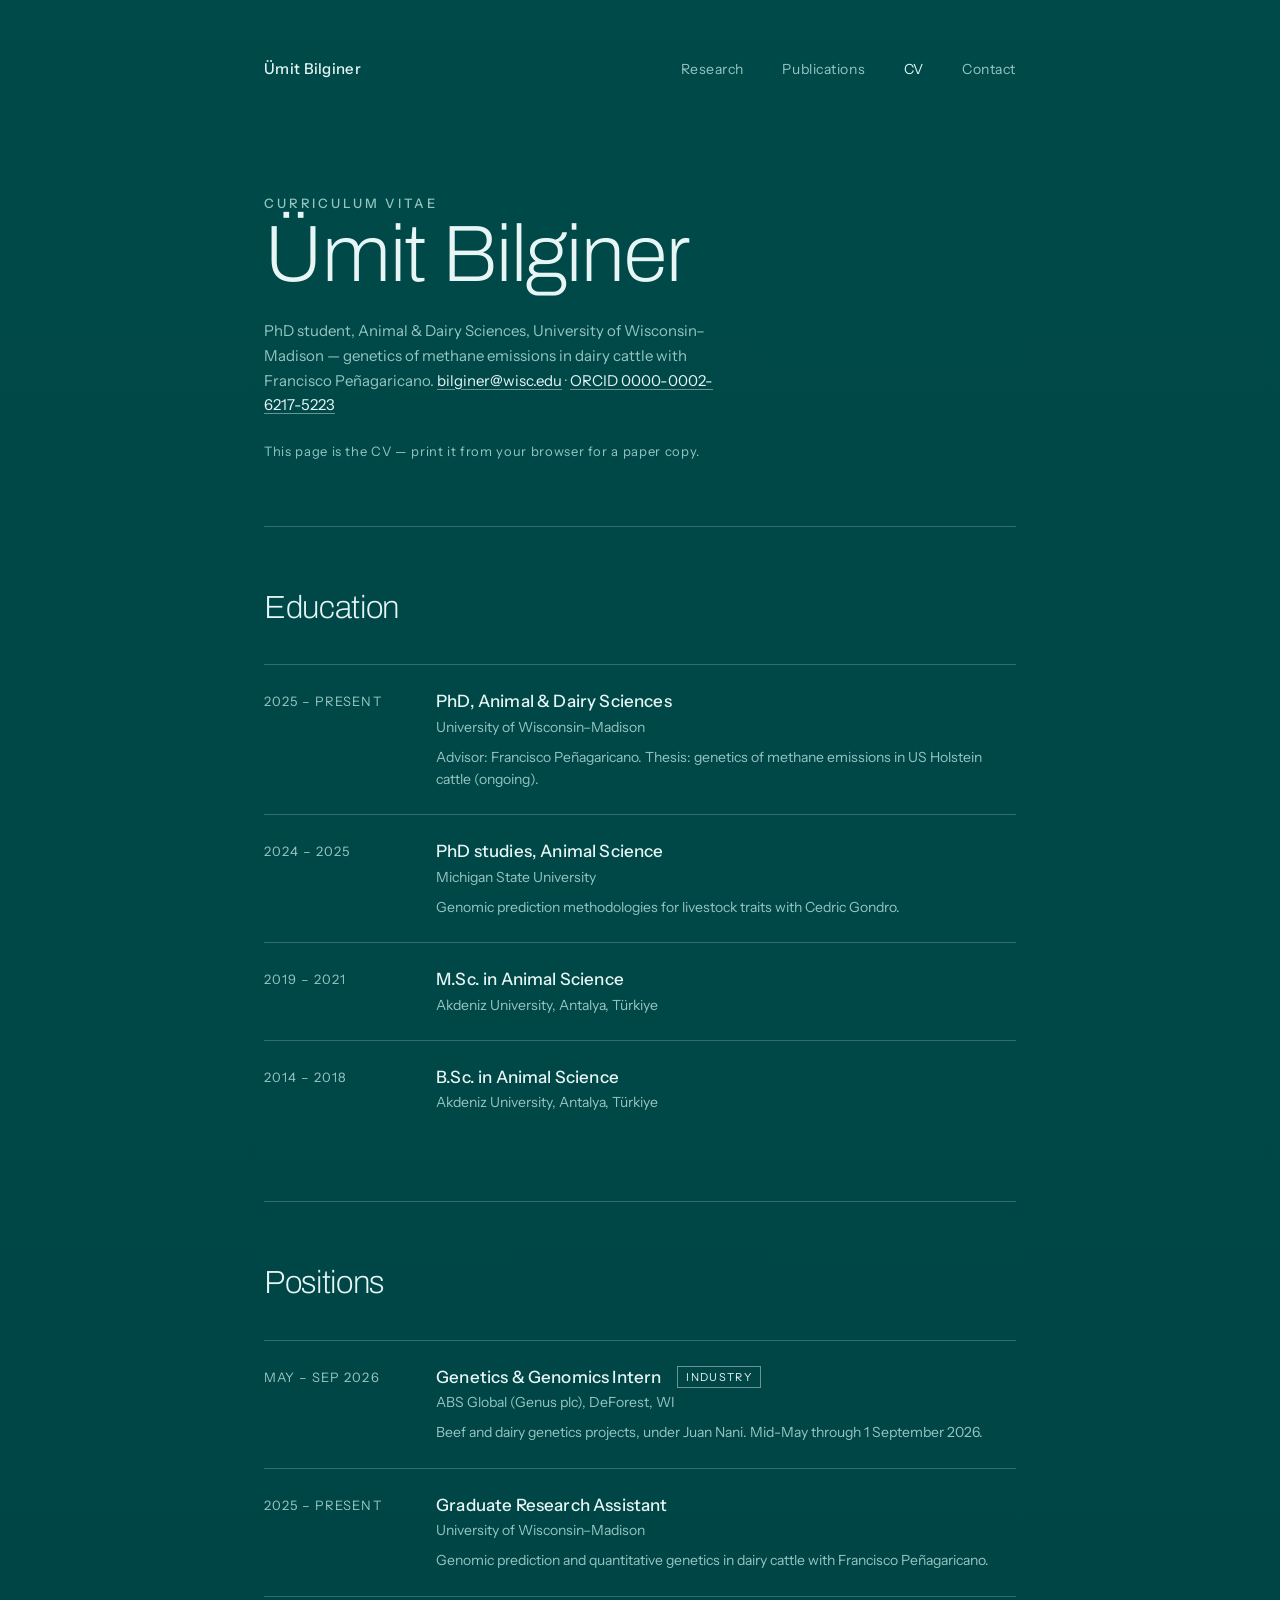
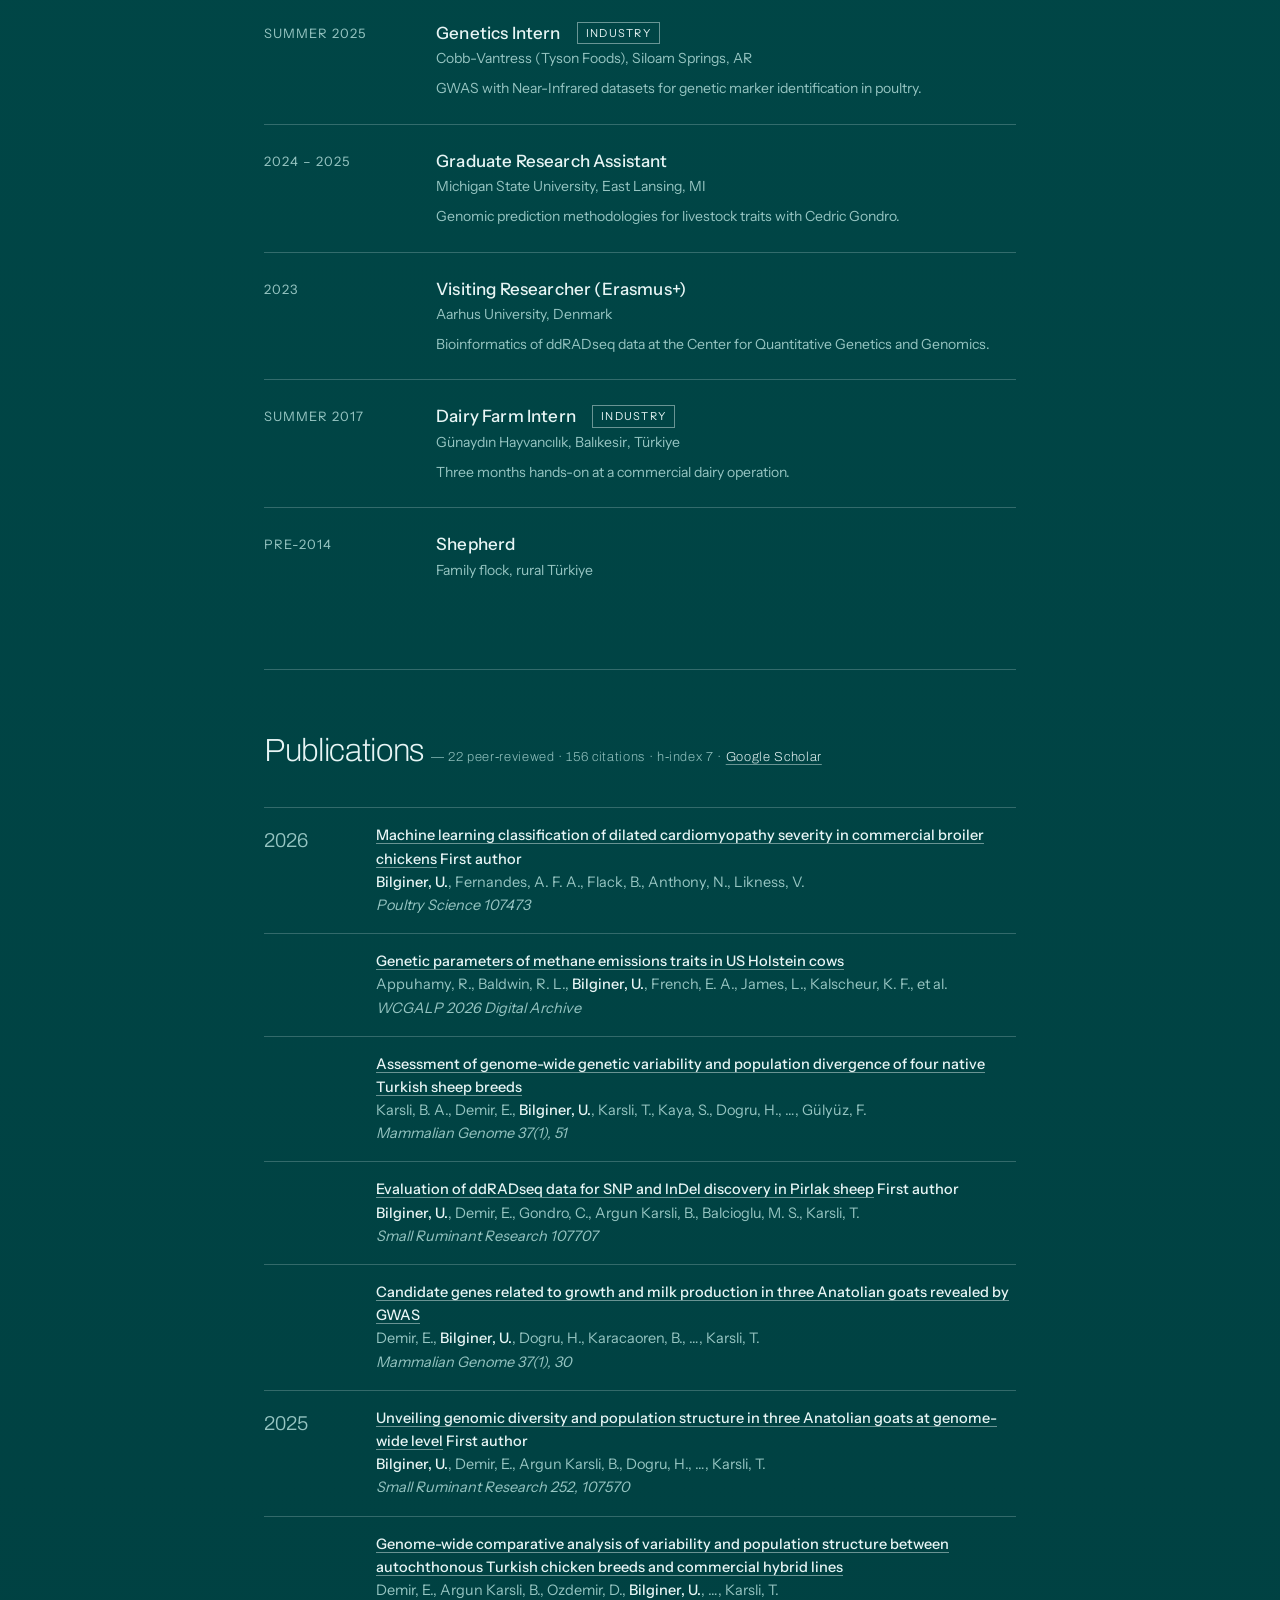
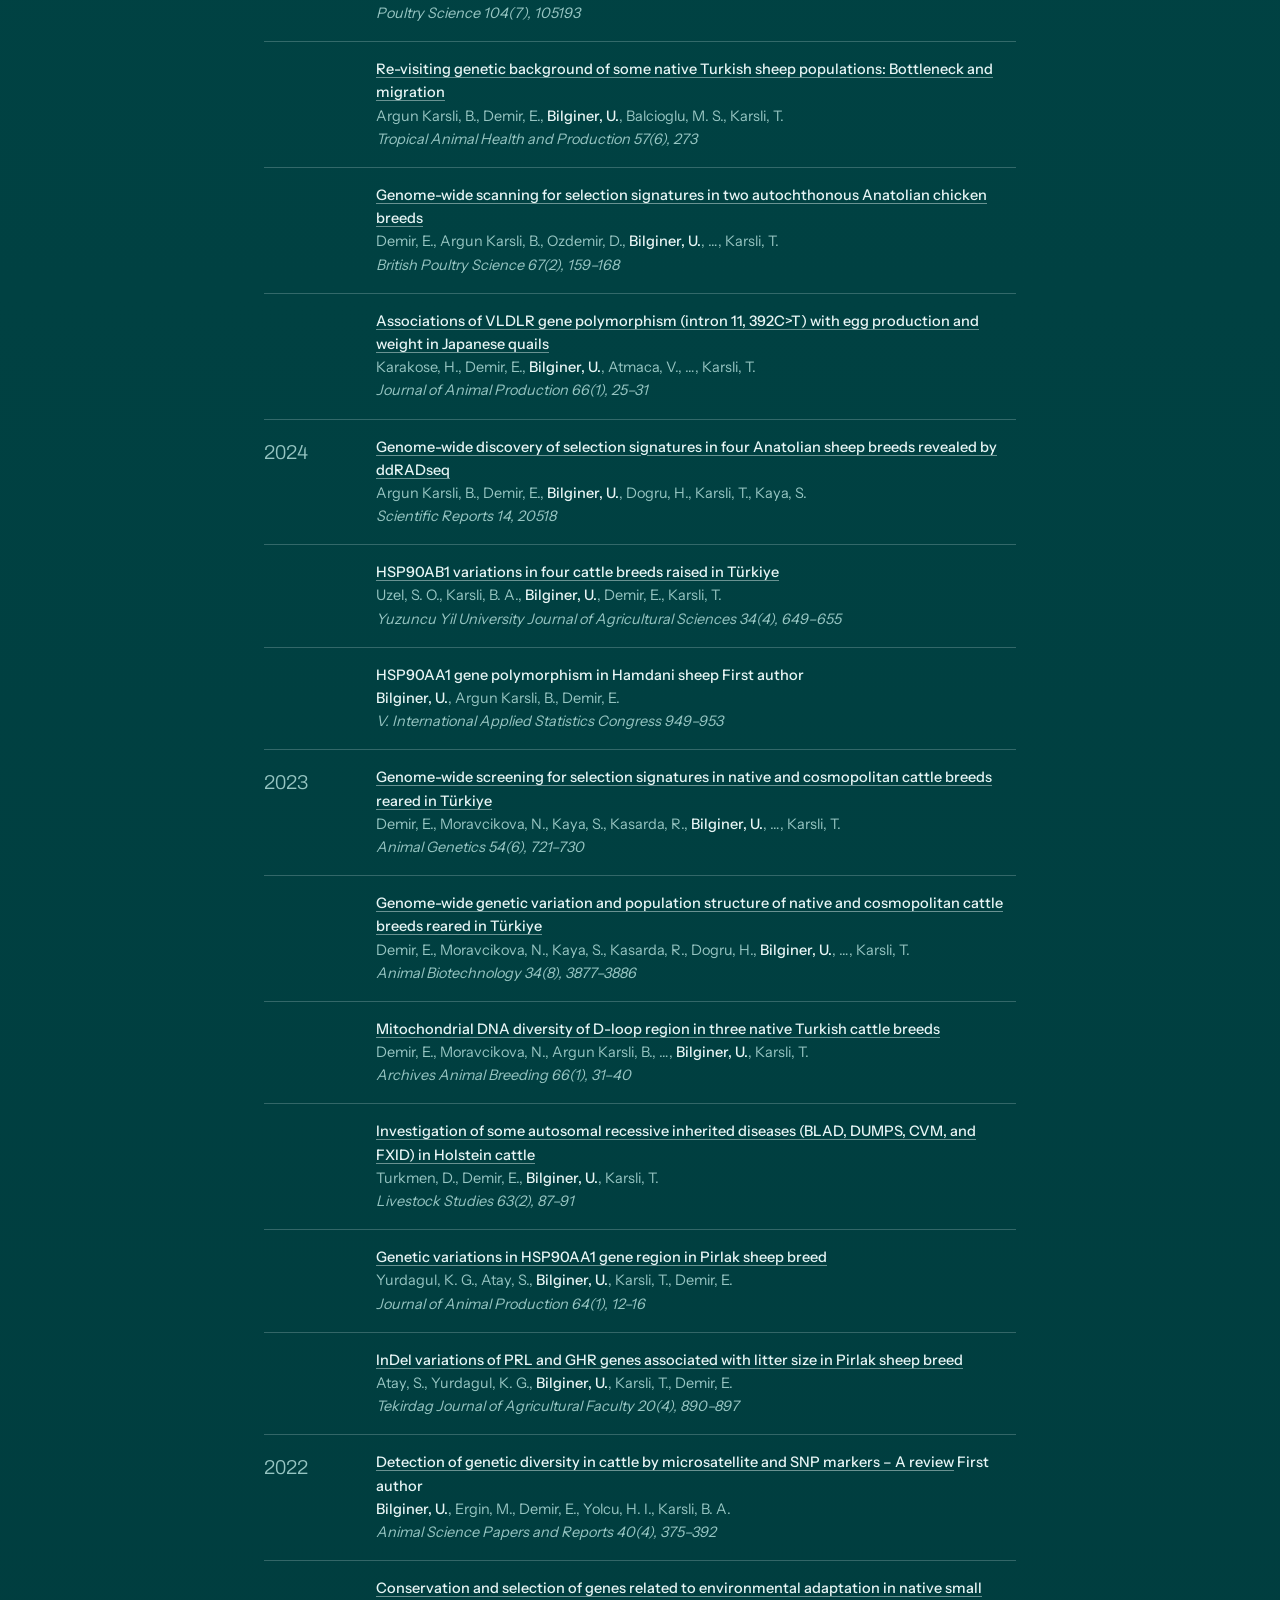
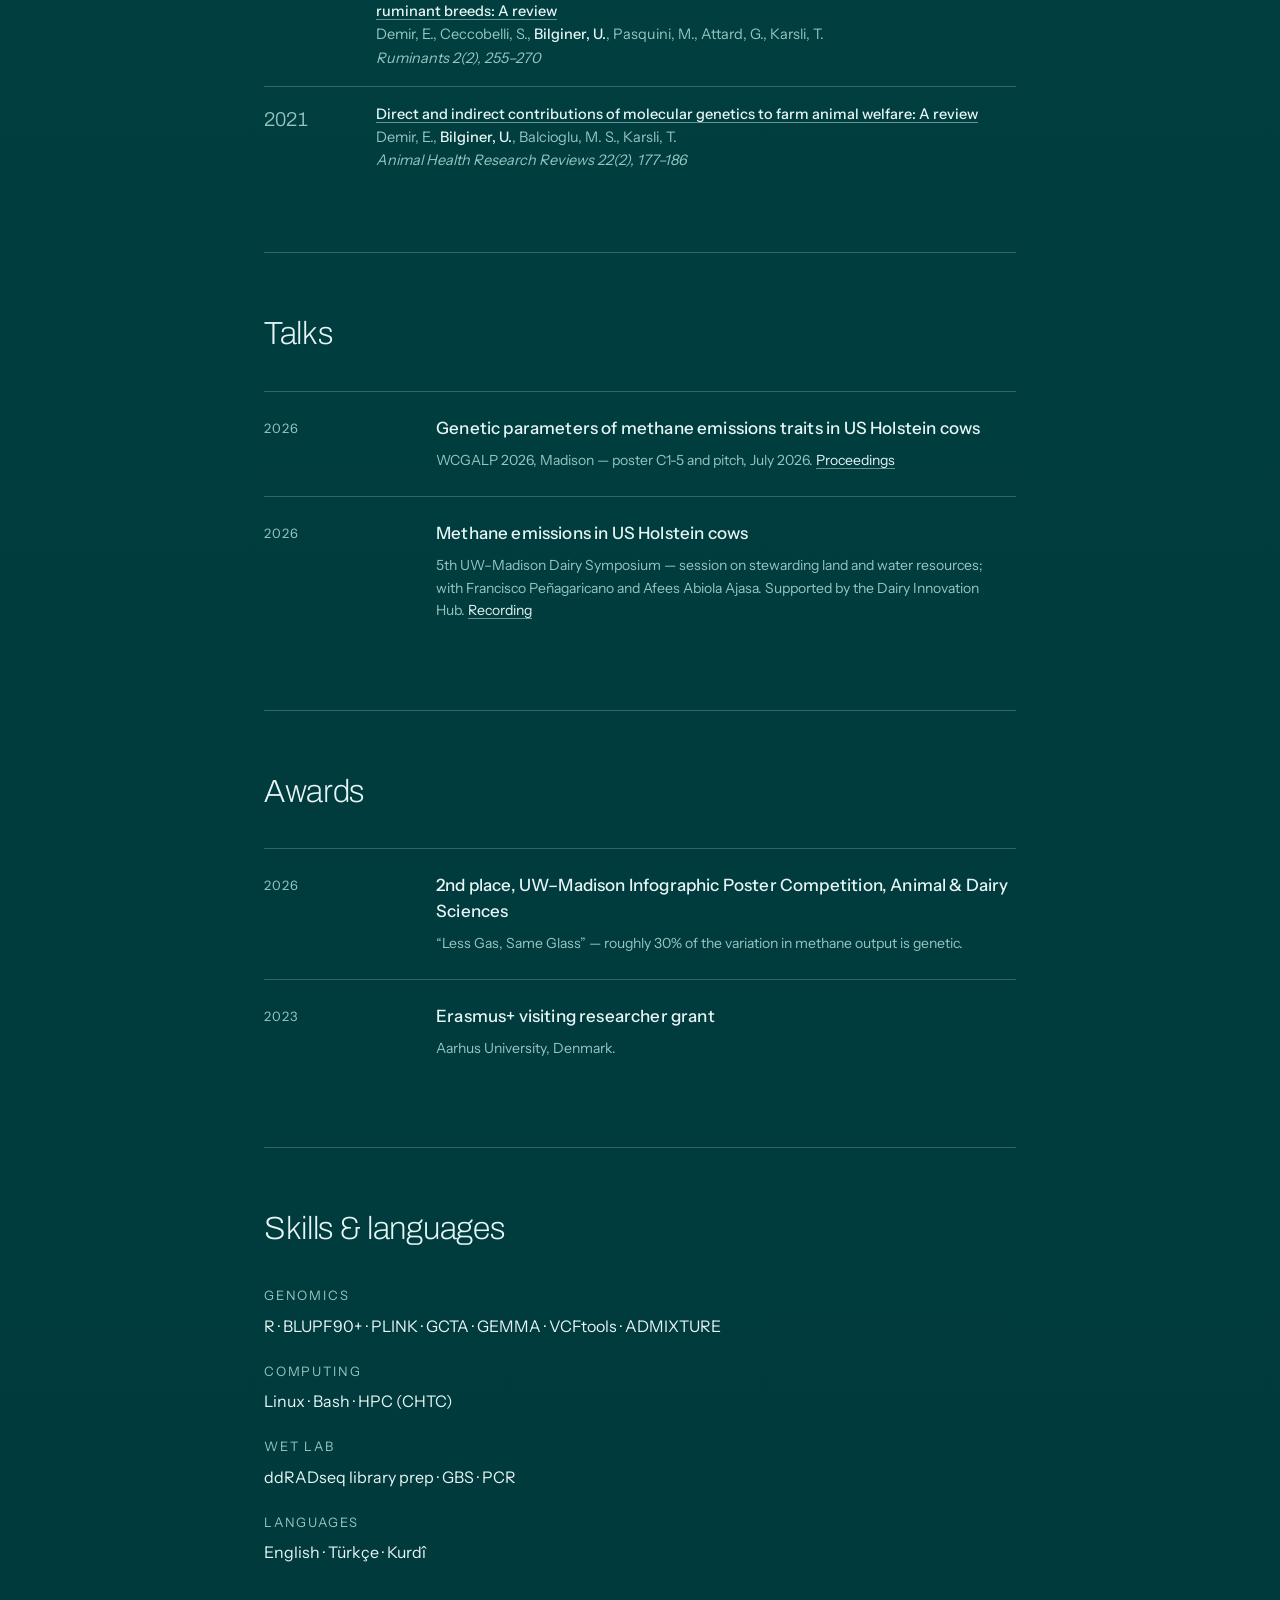
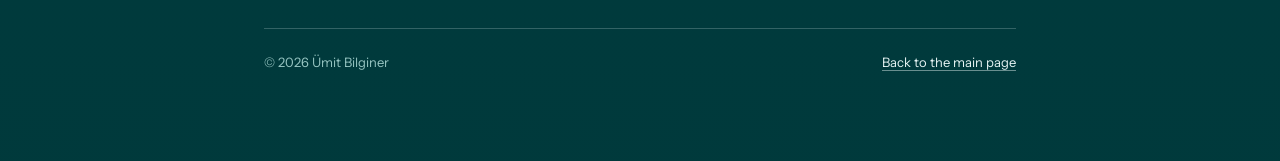
==== commit 9c18ba7b: "fix(site): audit findings — CV nav, stale spec, internship wording - cv.html: add class="no-js" so i" ====
--- a/cv.html
+++ b/cv.html
@@ -1,5 +1,5 @@
 <!DOCTYPE html>
-<html lang="en">
+<html lang="en" class="no-js">
 <head>
   <meta charset="UTF-8">
   <meta name="viewport" content="width=device-width, initial-scale=1.0">
@@ -85,7 +85,7 @@
           <div>
             <h3>Genetics &amp; Genomics Intern<span class="tag">Industry</span></h3>
             <p class="tl__org">ABS Global (Genus plc), DeForest, WI</p>
-            <p class="tl__note">Beef and dairy genetics projects, under Juan Nani. Completed 1 September 2026.</p>
+            <p class="tl__note">Beef and dairy genetics projects, under Juan Nani. Mid-May through 1 September 2026.</p>
           </div>
         </li>
         <li class="tl">
--- a/css/style.css
+++ b/css/style.css
@@ -89,12 +89,15 @@
 
 * { margin: 0; padding: 0; box-sizing: border-box; }
 
-html { scroll-behavior: smooth; }
+@media (prefers-reduced-motion: no-preference) {
+  html { scroll-behavior: smooth; }
+}
 
 body {
+  /* the one permitted gradient: a barely-there two-stop within the hue,
+     spanning the document (no fixed attachment — it repaints badly on mobile) */
   background: var(--field);
   background: linear-gradient(180deg, var(--field-hi) 0%, var(--field-lo) 100%);
-  background-attachment: fixed;
   color: var(--ink);
   font-family: var(--font-text);
   font-size: 16px;
@@ -157,6 +160,10 @@
   align-items: baseline;
   justify-content: space-between;
   gap: var(--space-lg);
+  /* the entrance animation gives .nav a stacking context; keep that
+     context above the page so the fixed mobile menu paints on top */
+  position: relative;
+  z-index: 20;
 }
 
 .nav__name {
@@ -266,11 +273,13 @@
     transform: translateY(28px);
     animation: rise 1.1s cubic-bezier(0.22, 1, 0.36, 1) forwards;
   }
-  .nav.rise            { animation-delay: 0.15s; transform: translateY(0); animation-name: fade; }
+  /* transform must be none (not translateY(0)) — a transform would make
+     the nav a containing block and break the fixed mobile menu overlay */
+  .nav.rise            { animation-delay: 0.15s; transform: none; animation-name: fade; }
   .kicker.rise         { animation-delay: 0.30s; }
   h1.rise              { animation-delay: 0.45s; }
   .lede.rise           { animation-delay: 0.70s; }
-  .hero__baseline.rise { animation-delay: 0.95s; transform: translateY(0); animation-name: fade; }
+  .hero__baseline.rise { animation-delay: 0.95s; transform: none; animation-name: fade; }
 
   @keyframes rise { to { opacity: 1; transform: translateY(0); } }
   @keyframes fade { to { opacity: 1; } }
@@ -446,6 +455,7 @@
 .research__figure { margin-top: var(--space-xl); }
 
 .research__figure .n {
+  color: var(--ink);
   font-family: var(--font-display);
   font-weight: 200;
   font-size: clamp(4rem, 9vw, 8.5rem);
@@ -524,7 +534,7 @@
   color: var(--dim);
   background: none;
   border: 1px solid var(--hairline-strong);
-  padding: 10px var(--space-md);
+  padding: var(--space-sm) var(--space-md);
   cursor: pointer;
   transition: color 0.2s ease, background-color 0.2s ease, border-color 0.2s ease;
   min-height: 44px;
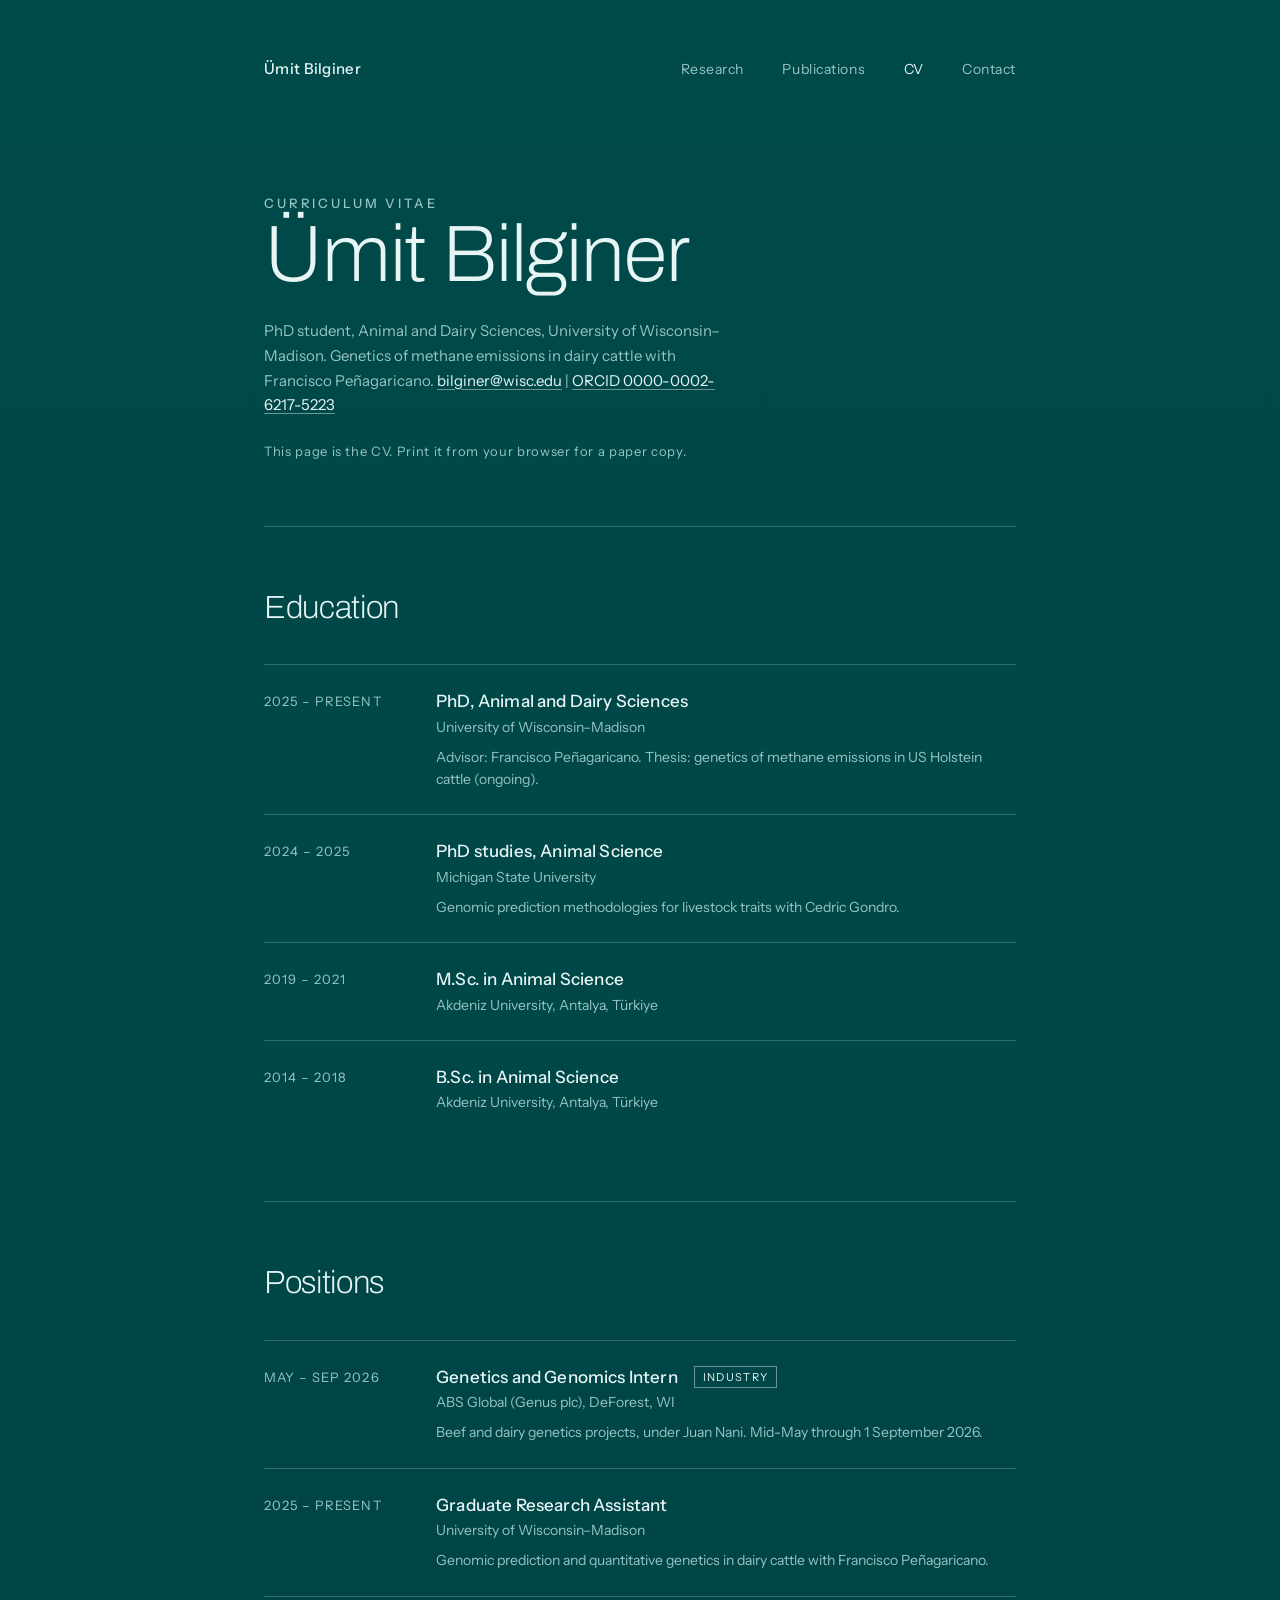
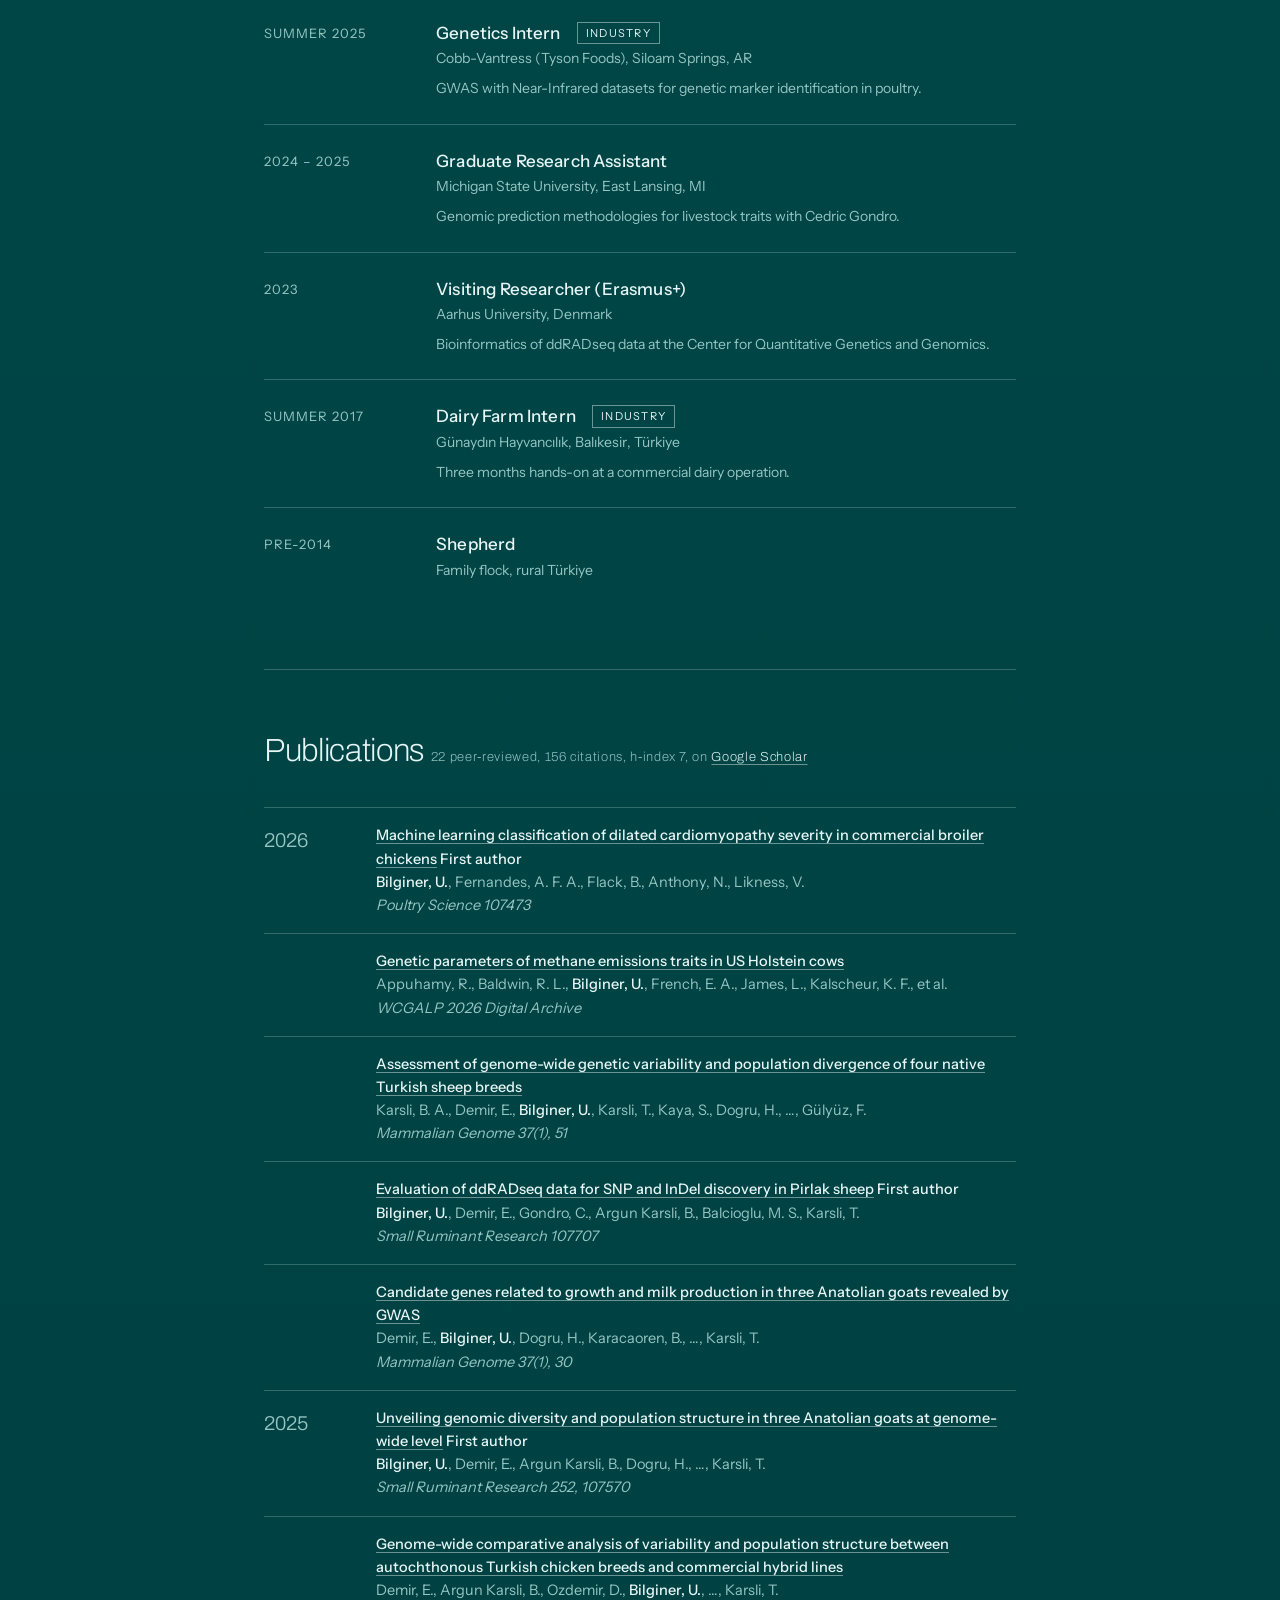
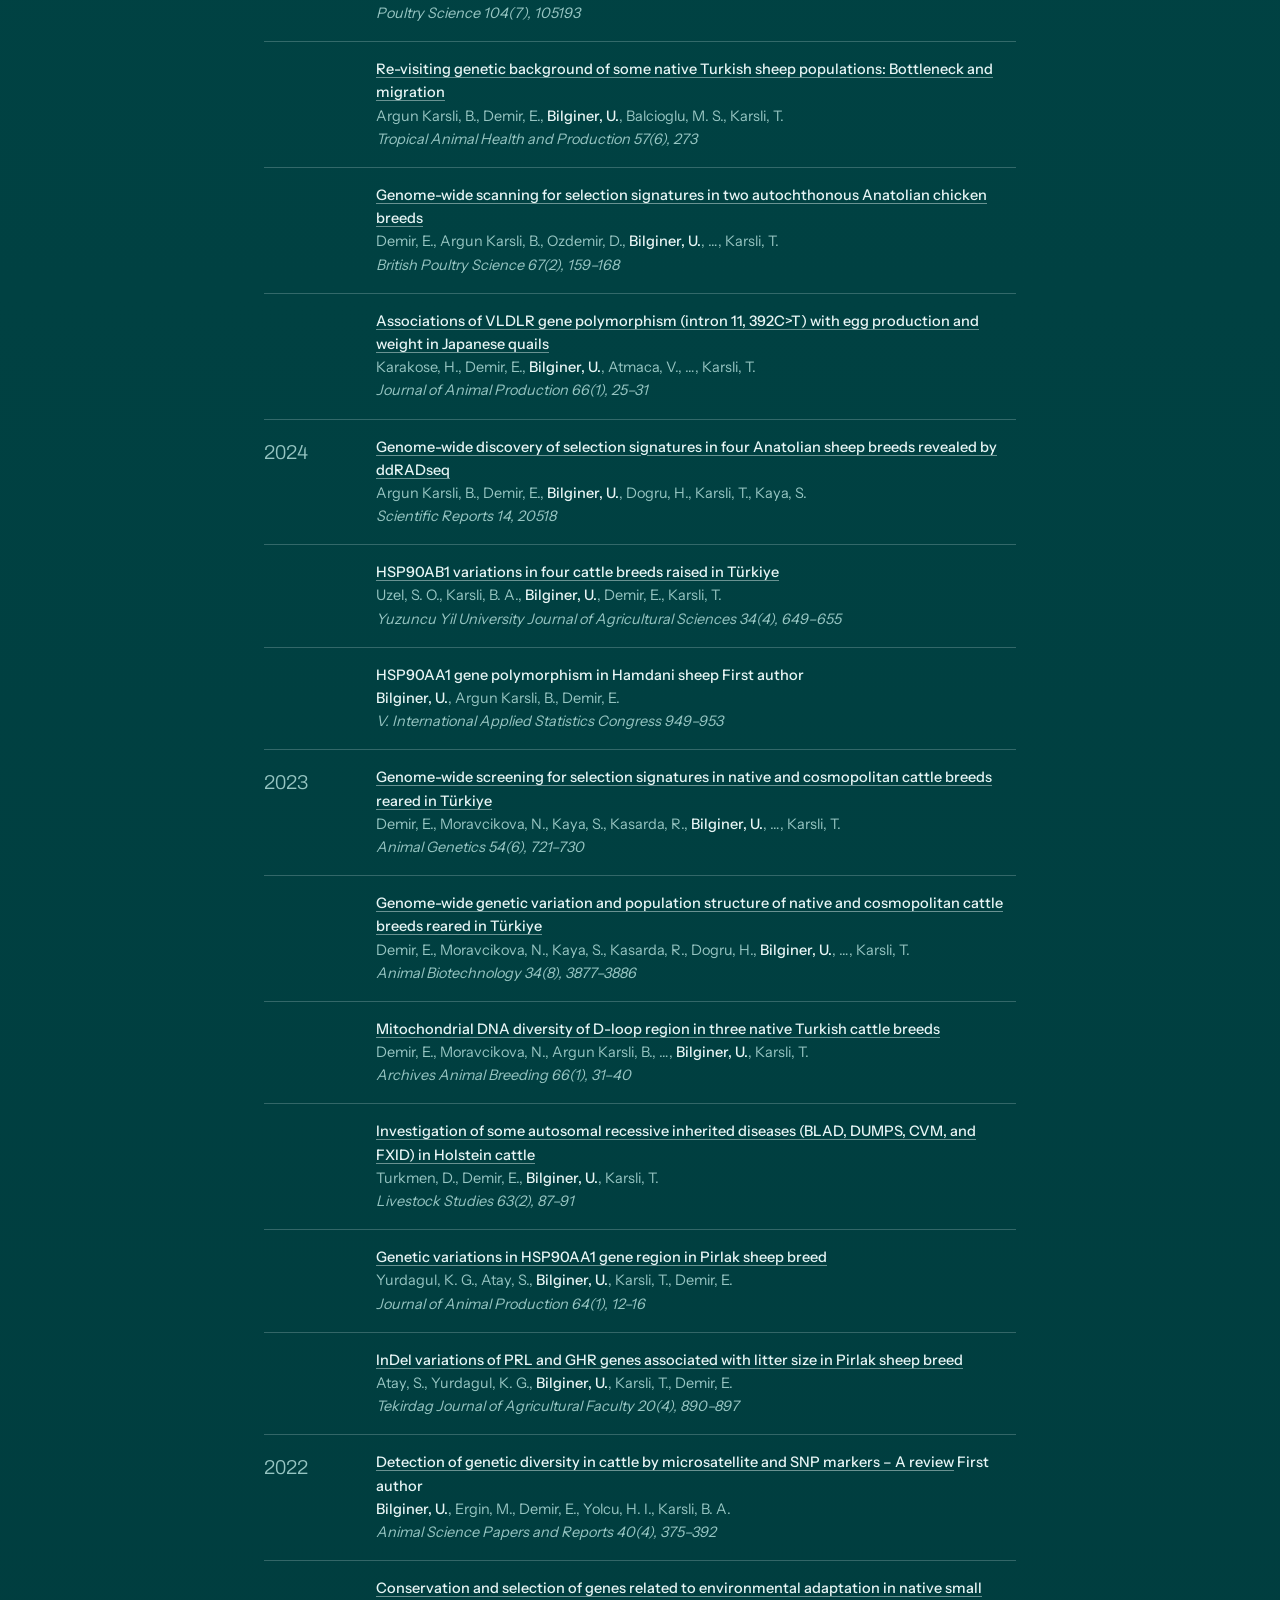
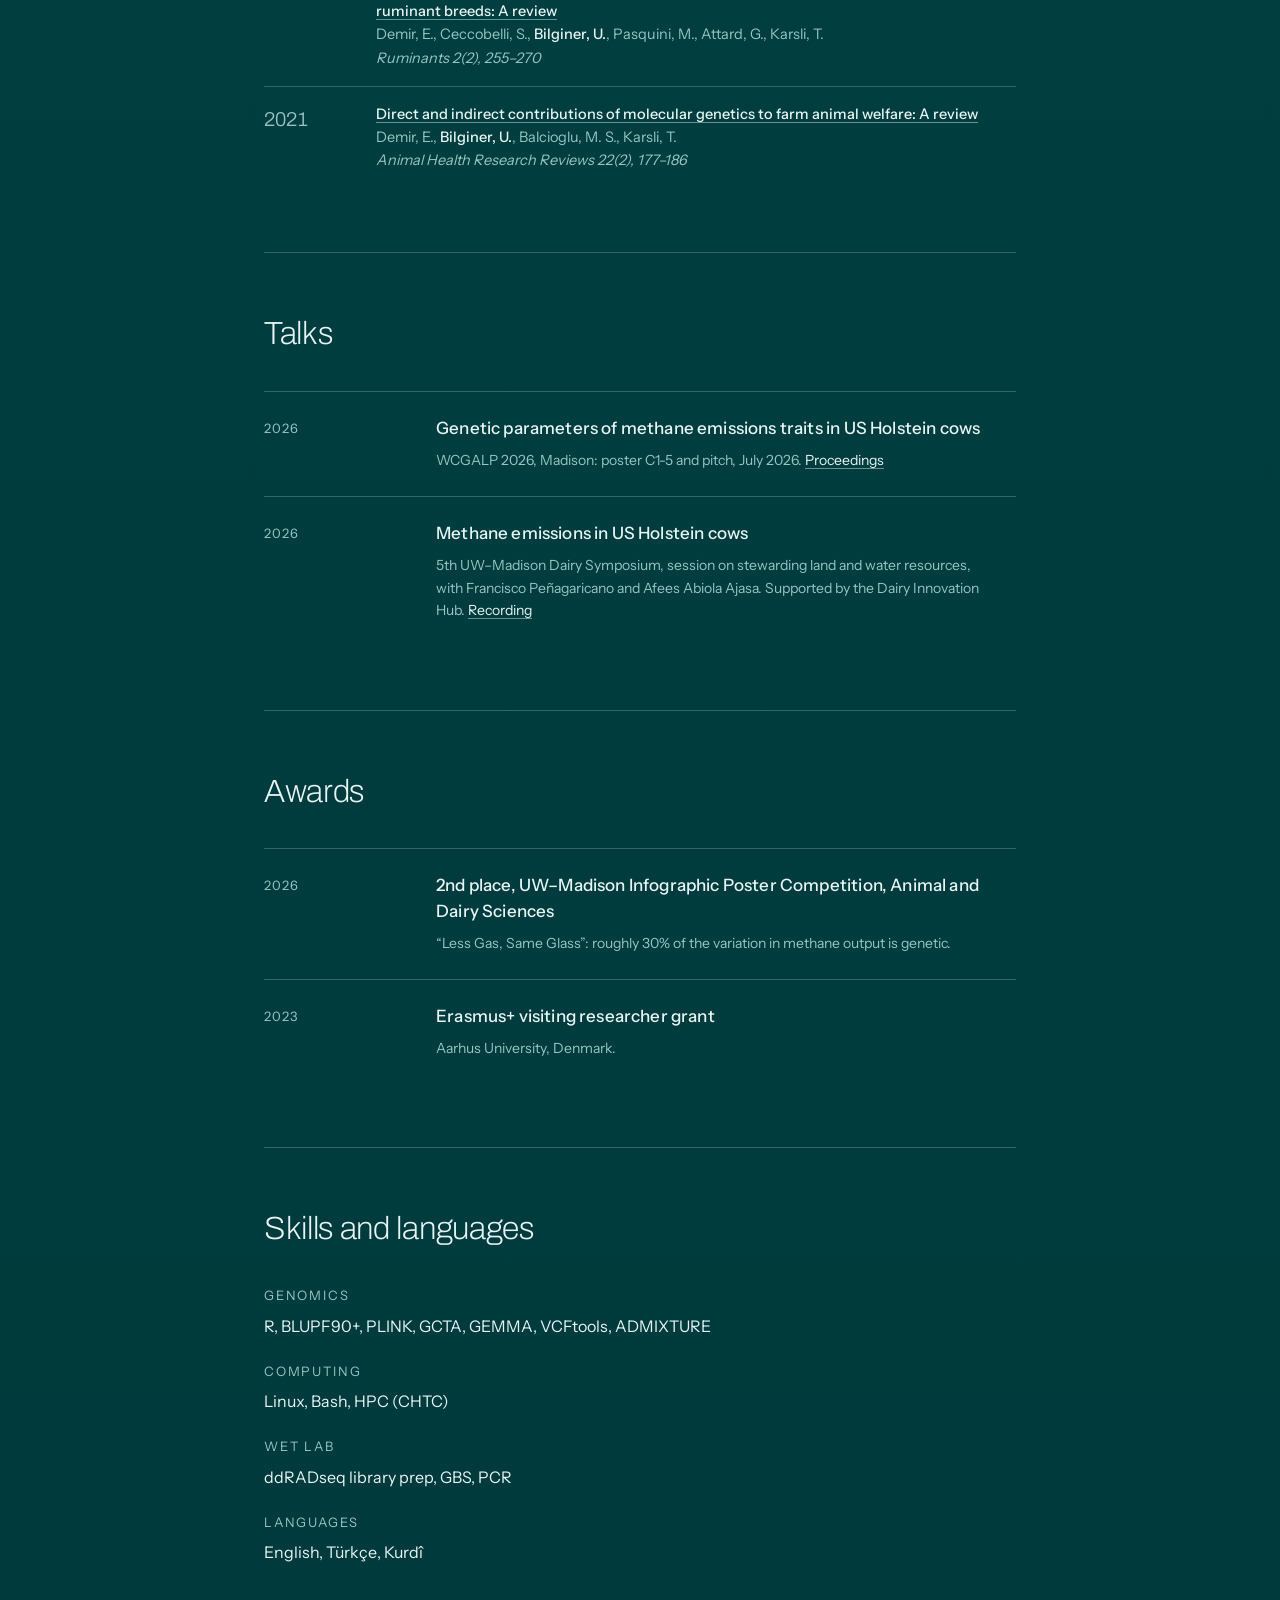
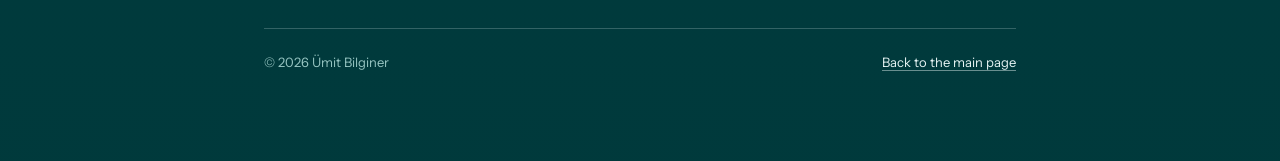
==== commit 49048058: "style: site-wide typographic and wording cleanup - Remove all 38 em dashes; sentences restructured w" ====
--- a/cv.html
+++ b/cv.html
@@ -3,8 +3,8 @@
 <head>
   <meta charset="UTF-8">
   <meta name="viewport" content="width=device-width, initial-scale=1.0">
-  <title>CV — Ümit Bilginer</title>
-  <meta name="description" content="Curriculum vitae of Ümit Bilginer — PhD student in Animal & Dairy Sciences, University of Wisconsin–Madison. Education, positions, 22 publications, talks, and awards.">
+  <title>CV | Ümit Bilginer</title>
+  <meta name="description" content="Curriculum vitae of Ümit Bilginer, PhD student in Animal and Dairy Sciences, University of Wisconsin–Madison. Education, positions, 22 publications, talks, and awards.">
   <meta name="author" content="Ümit Bilginer">
   <link rel="canonical" href="https://umitbilginer.github.io/cv.html">
   <meta name="robots" content="index,follow">
@@ -34,11 +34,11 @@
     <header class="cv__head">
       <p class="kicker">Curriculum vitae</p>
       <h1>Ümit Bilginer</h1>
-      <p class="lede">PhD student, Animal &amp; Dairy Sciences, University of Wisconsin&ndash;Madison
-        &mdash; genetics of methane emissions in dairy cattle with Francisco Peñagaricano.
-        <a href="mailto:bilginer@wisc.edu">bilginer@wisc.edu</a> &middot;
+      <p class="lede">PhD student, Animal and Dairy Sciences, University of Wisconsin&ndash;Madison.
+        Genetics of methane emissions in dairy cattle with Francisco Peñagaricano.
+        <a href="mailto:bilginer@wisc.edu">bilginer@wisc.edu</a> |
         <a href="https://orcid.org/0000-0002-6217-5223">ORCID 0000-0002-6217-5223</a></p>
-      <p class="cv__print-hint pubs__meta" style="margin-top: var(--space-lg)">This page is the CV &mdash; print it from your browser for a paper copy.</p>
+      <p class="cv__print-hint pubs__meta" style="margin-top: var(--space-lg)">This page is the CV. Print it from your browser for a paper copy.</p>
     </header>
 
     <section aria-labelledby="cv-edu">
@@ -47,7 +47,7 @@
         <li class="tl">
           <span class="tl__date">2025 &ndash; present</span>
           <div>
-            <h3>PhD, Animal &amp; Dairy Sciences</h3>
+            <h3>PhD, Animal and Dairy Sciences</h3>
             <p class="tl__org">University of Wisconsin&ndash;Madison</p>
             <p class="tl__note">Advisor: Francisco Peñagaricano. Thesis: genetics of methane emissions in US Holstein cattle (ongoing).</p>
           </div>
@@ -83,7 +83,7 @@
         <li class="tl">
           <span class="tl__date">May &ndash; Sep 2026</span>
           <div>
-            <h3>Genetics &amp; Genomics Intern<span class="tag">Industry</span></h3>
+            <h3>Genetics and Genomics Intern<span class="tag">Industry</span></h3>
             <p class="tl__org">ABS Global (Genus plc), DeForest, WI</p>
             <p class="tl__note">Beef and dairy genetics projects, under Juan Nani. Mid-May through 1 September 2026.</p>
           </div>
@@ -139,7 +139,7 @@
     </section>
 
     <section aria-labelledby="cv-pubs">
-      <h2 id="cv-pubs">Publications <span class="pubs__meta">&mdash; 22 peer-reviewed &middot; 156 citations &middot; h-index 7 &middot; <a href="https://scholar.google.com/citations?user=y5osRVUAAAAJ">Google Scholar</a></span></h2>
+      <h2 id="cv-pubs">Publications <span class="pubs__meta">22 peer-reviewed, 156 citations, h-index 7, on <a href="https://scholar.google.com/citations?user=y5osRVUAAAAJ">Google Scholar</a></span></h2>
       <ol class="cv__pubs">
       <li class="cv__pub">
         <span class="pub__year">2026</span>
@@ -283,7 +283,7 @@
           <span class="tl__date">2026</span>
           <div>
             <h3>Genetic parameters of methane emissions traits in US Holstein cows</h3>
-            <p class="tl__note">WCGALP 2026, Madison &mdash; poster C1-5 and pitch, July 2026.
+            <p class="tl__note">WCGALP 2026, Madison: poster C1-5 and pitch, July 2026.
               <a href="https://www.iastatedigitalpress.com/wcgalp/article/id/24220/">Proceedings</a></p>
           </div>
         </li>
@@ -291,7 +291,7 @@
           <span class="tl__date">2026</span>
           <div>
             <h3>Methane emissions in US Holstein cows</h3>
-            <p class="tl__note">5th UW&ndash;Madison Dairy Symposium &mdash; session on stewarding land and water resources;
+            <p class="tl__note">5th UW&ndash;Madison Dairy Symposium, session on stewarding land and water resources,
               with Francisco Peñagaricano and Afees Abiola Ajasa. Supported by the Dairy Innovation Hub.
               <a href="https://www.youtube.com/watch?v=6ocJvWbaxkg">Recording</a></p>
           </div>
@@ -305,8 +305,8 @@
         <li class="tl">
           <span class="tl__date">2026</span>
           <div>
-            <h3>2nd place, UW&ndash;Madison Infographic Poster Competition, Animal &amp; Dairy Sciences</h3>
-            <p class="tl__note">&ldquo;Less Gas, Same Glass&rdquo; &mdash; roughly 30% of the variation in methane output is genetic.</p>
+            <h3>2nd place, UW&ndash;Madison Infographic Poster Competition, Animal and Dairy Sciences</h3>
+            <p class="tl__note">&ldquo;Less Gas, Same Glass&rdquo;: roughly 30% of the variation in methane output is genetic.</p>
           </div>
         </li>
         <li class="tl">
@@ -320,16 +320,16 @@
     </section>
 
     <section aria-labelledby="cv-skills">
-      <h2 id="cv-skills">Skills &amp; languages</h2>
+      <h2 id="cv-skills">Skills and languages</h2>
       <dl class="cv__skills">
         <dt>Genomics</dt>
-        <dd>R &middot; BLUPF90+ &middot; PLINK &middot; GCTA &middot; GEMMA &middot; VCFtools &middot; ADMIXTURE</dd>
+        <dd>R, BLUPF90+, PLINK, GCTA, GEMMA, VCFtools, ADMIXTURE</dd>
         <dt>Computing</dt>
-        <dd>Linux &middot; Bash &middot; HPC (CHTC)</dd>
+        <dd>Linux, Bash, HPC (CHTC)</dd>
         <dt>Wet lab</dt>
-        <dd>ddRADseq library prep &middot; GBS &middot; PCR</dd>
+        <dd>ddRADseq library prep, GBS, PCR</dd>
         <dt>Languages</dt>
-        <dd>English &middot; <span lang="tr">Türkçe</span> &middot; <span lang="ku">Kurdî</span></dd>
+        <dd>English, <span lang="tr">Türkçe</span>, <span lang="ku">Kurdî</span></dd>
       </dl>
     </section>
 
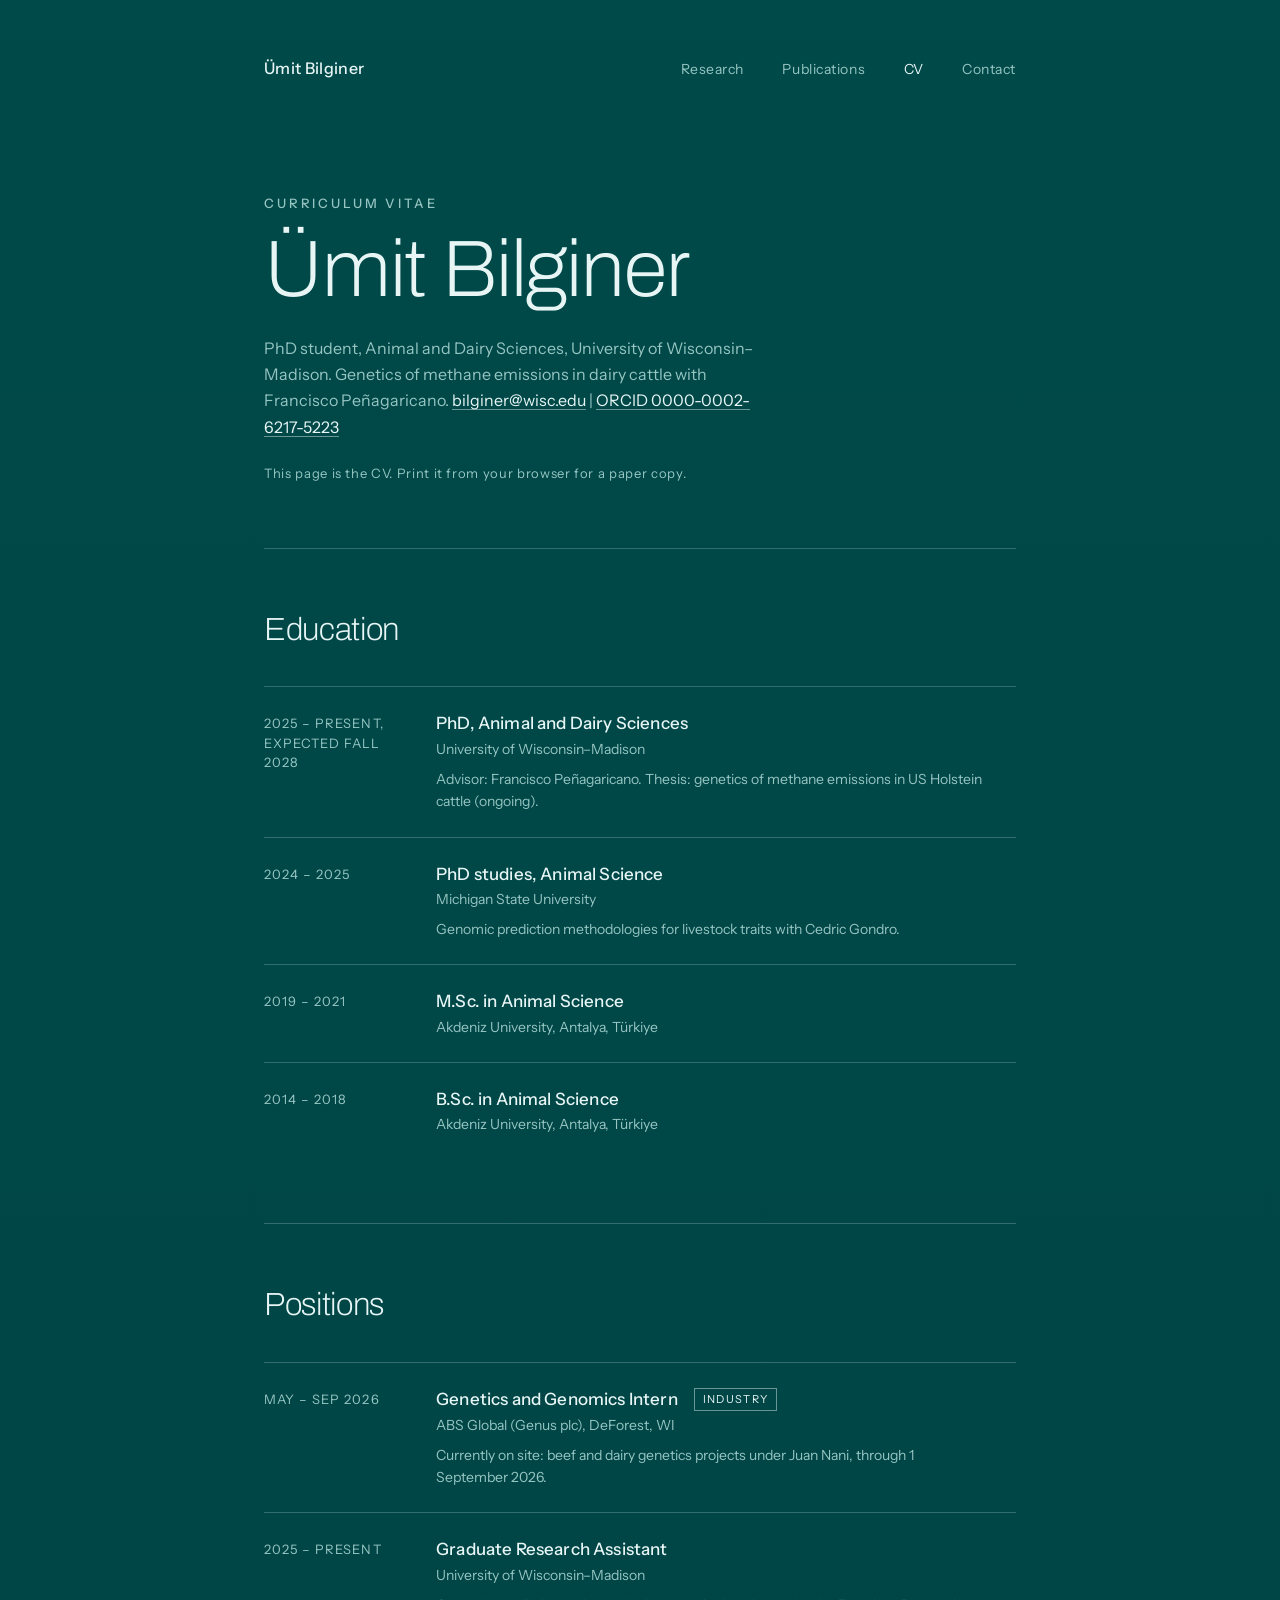
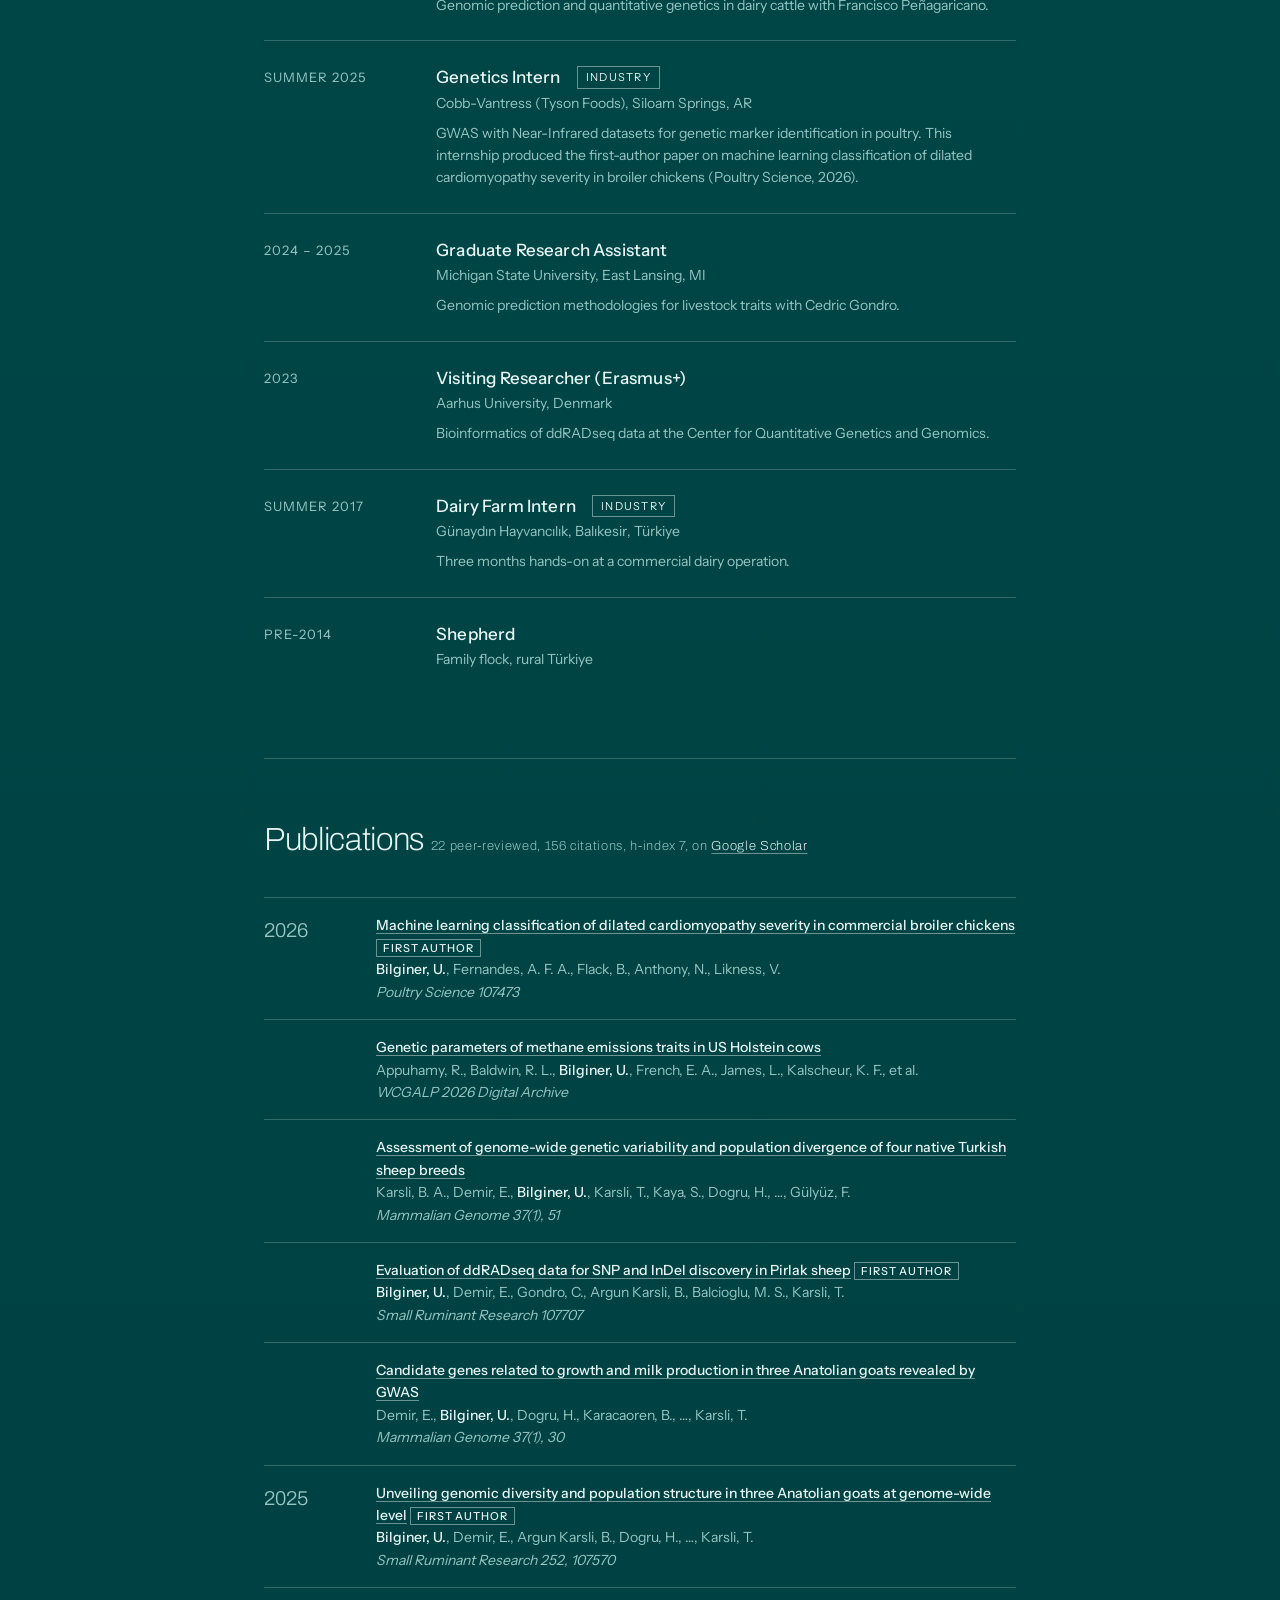
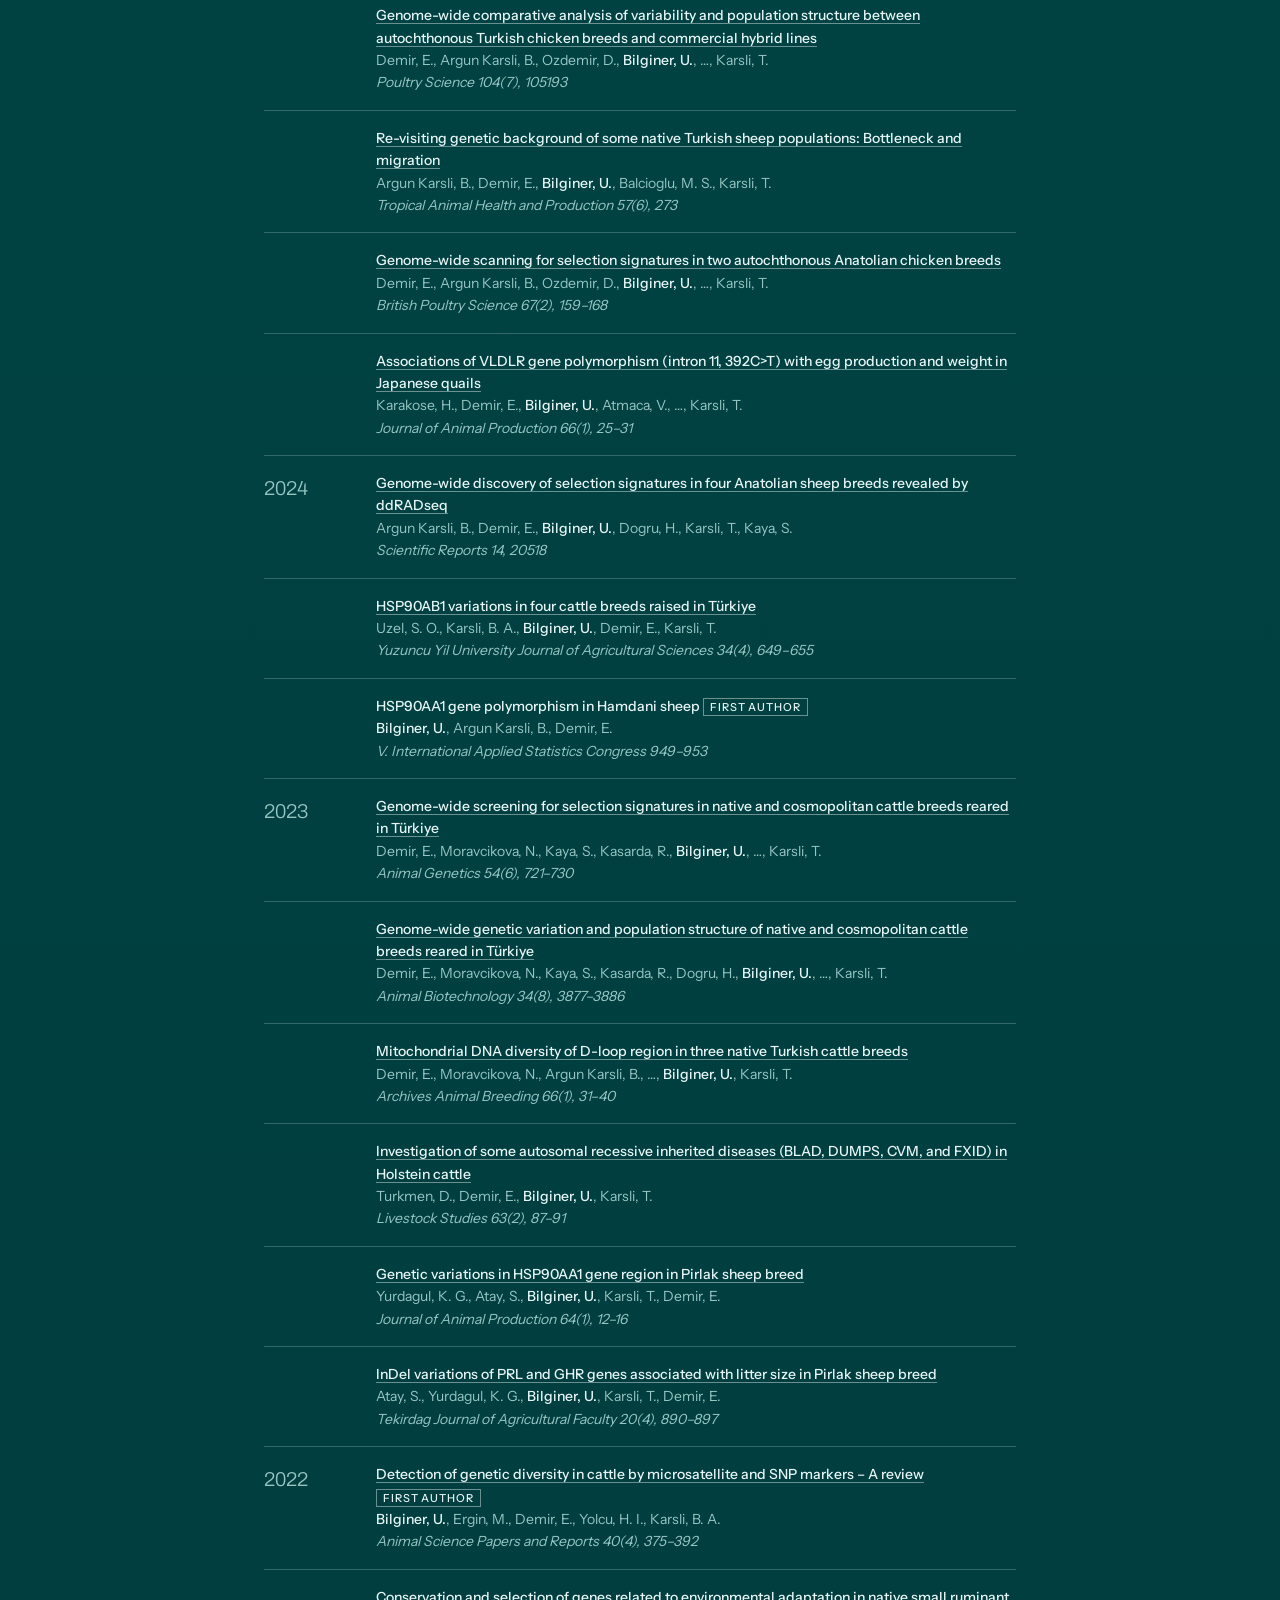
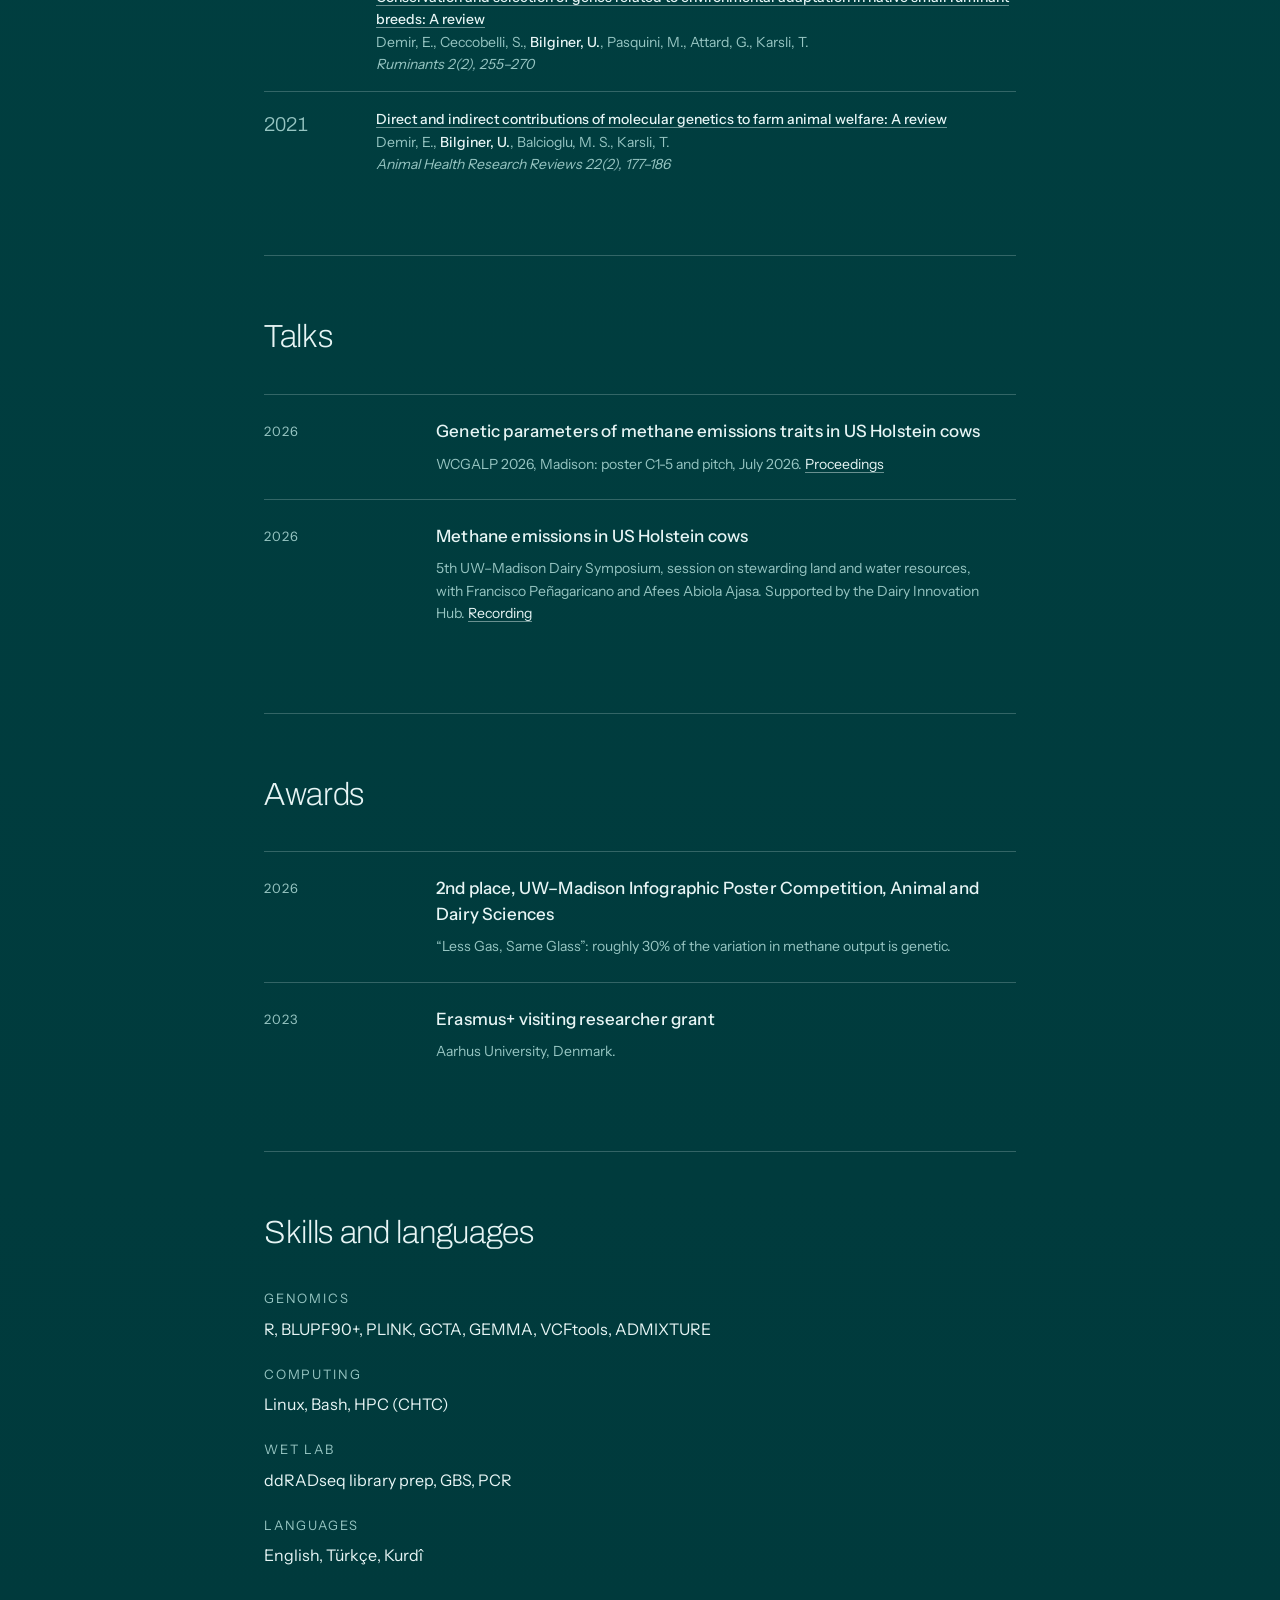
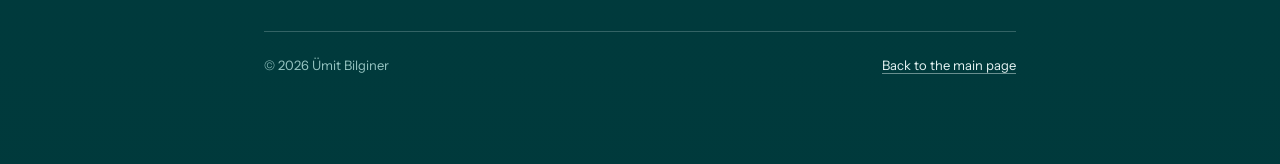
==== commit 736004d0: "feat: owner-approved composition, content, and polish pass - Recompose thesis block at >=1200px as a" ====
--- a/cv.html
+++ b/cv.html
@@ -45,7 +45,7 @@
       <h2 id="cv-edu">Education</h2>
       <ol class="timeline">
         <li class="tl">
-          <span class="tl__date">2025 &ndash; present</span>
+          <span class="tl__date">2025 &ndash; present, expected Fall 2028</span>
           <div>
             <h3>PhD, Animal and Dairy Sciences</h3>
             <p class="tl__org">University of Wisconsin&ndash;Madison</p>
@@ -85,7 +85,7 @@
           <div>
             <h3>Genetics and Genomics Intern<span class="tag">Industry</span></h3>
             <p class="tl__org">ABS Global (Genus plc), DeForest, WI</p>
-            <p class="tl__note">Beef and dairy genetics projects, under Juan Nani. Mid-May through 1 September 2026.</p>
+            <p class="tl__note">Currently on site: beef and dairy genetics projects under Juan Nani, through 1 September 2026.</p>
           </div>
         </li>
         <li class="tl">
@@ -101,7 +101,9 @@
           <div>
             <h3>Genetics Intern<span class="tag">Industry</span></h3>
             <p class="tl__org">Cobb-Vantress (Tyson Foods), Siloam Springs, AR</p>
-            <p class="tl__note">GWAS with Near-Infrared datasets for genetic marker identification in poultry.</p>
+            <p class="tl__note">GWAS with Near-Infrared datasets for genetic marker identification in poultry.
+              This internship produced the first-author paper on machine learning classification of dilated
+              cardiomyopathy severity in broiler chickens (Poultry Science, 2026).</p>
           </div>
         </li>
         <li class="tl">
--- a/css/style.css
+++ b/css/style.css
@@ -169,7 +169,7 @@
 .nav__name {
   font-family: var(--font-text);
   font-weight: 500;
-  font-size: 15px;
+  font-size: 16px;
   letter-spacing: 0.02em;
   color: var(--ink);
   text-decoration: none;
@@ -239,7 +239,7 @@
 .lede {
   margin-top: clamp(var(--space-xl), 5vh, var(--space-2xl));
   max-width: 46ch;
-  font-size: clamp(15px, 1.15vw, 17px);
+  font-size: clamp(16px, 1.15vw, 17px);
   line-height: 1.65;
   color: var(--dim);
   text-wrap: pretty;
@@ -340,6 +340,10 @@
   border-top: 1px solid var(--hairline);
 }
 
+.metrics__kicker {
+  margin-bottom: clamp(var(--space-xl), 6vh, var(--space-2xl));
+}
+
 .metrics__row {
   display: grid;
   grid-template-columns: repeat(3, minmax(0, 1fr));
@@ -458,11 +462,30 @@
   color: var(--ink);
   font-family: var(--font-display);
   font-weight: 200;
-  font-size: clamp(4rem, 9vw, 8.5rem);
+  font-size: clamp(4rem, 10.5vw, 10.5rem);
   line-height: 0.95;
   letter-spacing: -0.03em;
   display: block;
   font-variant-numeric: tabular-nums;
+}
+
+/* at desktop width, the framed thesis block becomes a two-column
+   composition: prose left, the ≈30% figure at poster scale right,
+   so the drawn border holds no dead space */
+@media (min-width: 1200px) {
+  .research__lead {
+    display: grid;
+    grid-template-columns: minmax(0, 7fr) minmax(0, 5fr);
+    column-gap: clamp(var(--space-2xl), 6vw, var(--space-3xl));
+  }
+  .research__lead > * { grid-column: 1; }
+  .research__figure {
+    grid-column: 2;
+    grid-row: 1 / 5;
+    align-self: center;
+    justify-self: start;
+    margin-top: 0;
+  }
 }
 
 .research__figure .l {
@@ -572,17 +595,17 @@
   line-height: 1.45;
   text-wrap: pretty;
 }
-.pub__title a { text-decoration-color: var(--hairline-strong); }
+.pub__title a { text-decoration-color: var(--hairline); }
 .pub__title a:hover { text-decoration-color: var(--ink); }
 
 .pub__meta {
   margin-top: var(--space-sm);
-  font-size: 13.5px;
+  font-size: 14px;
   color: var(--dim);
   line-height: 1.55;
 }
 .pub__meta .venue { font-style: italic; }
-.pub__meta .fa {
+.fa {
   color: var(--ink);
   border: 1px solid var(--hairline-strong);
   padding: 1px 6px;
@@ -717,6 +740,10 @@
 }
 .recog__note a { color: var(--ink); }
 
+/* the symposium recording spans the full section width beneath both
+   columns, so the Talks column no longer towers over Recognition */
+.recog__video { grid-column: 1 / -1; }
+
 /* click-to-load video facade */
 .video-facade {
   margin-top: var(--space-md);
@@ -832,6 +859,14 @@
 }
 
 .contact h2 { max-width: 20ch; }
+
+.contact__note {
+  margin-top: clamp(var(--space-lg), 4vh, var(--space-xl));
+  max-width: var(--measure);
+  color: var(--dim);
+  line-height: 1.7;
+  text-wrap: pretty;
+}
 
 .contact__email {
   display: inline-block;
@@ -891,6 +926,8 @@
 
 .cv__head h1 { font-size: clamp(2.75rem, 7vw, 5rem); }
 
+.cv__head .kicker { margin-bottom: var(--space-md); }
+
 .cv__head .lede { margin-top: var(--space-lg); }
 
 .cv section { padding-block: var(--space-2xl); border-top: 1px solid var(--hairline); }
@@ -907,7 +944,7 @@
   gap: var(--space-lg);
   padding-block: var(--space-md);
   border-top: 1px solid var(--hairline);
-  font-size: 14.5px;
+  font-size: 14px;
   line-height: 1.6;
 }
 
@@ -1005,6 +1042,7 @@
 @media (max-width: 480px) {
   h1 { font-size: clamp(2.9rem, 15vw, 3.6rem); }
   .nav__name { font-size: 14px; }
+  .hero__center .kicker { font-size: 12px; letter-spacing: 0.16em; }
   .hero__baseline { flex-direction: column; gap: var(--space-md); }
   .pub { grid-template-columns: minmax(0, 1fr); }
   .pub__year { font-size: 1rem; }
